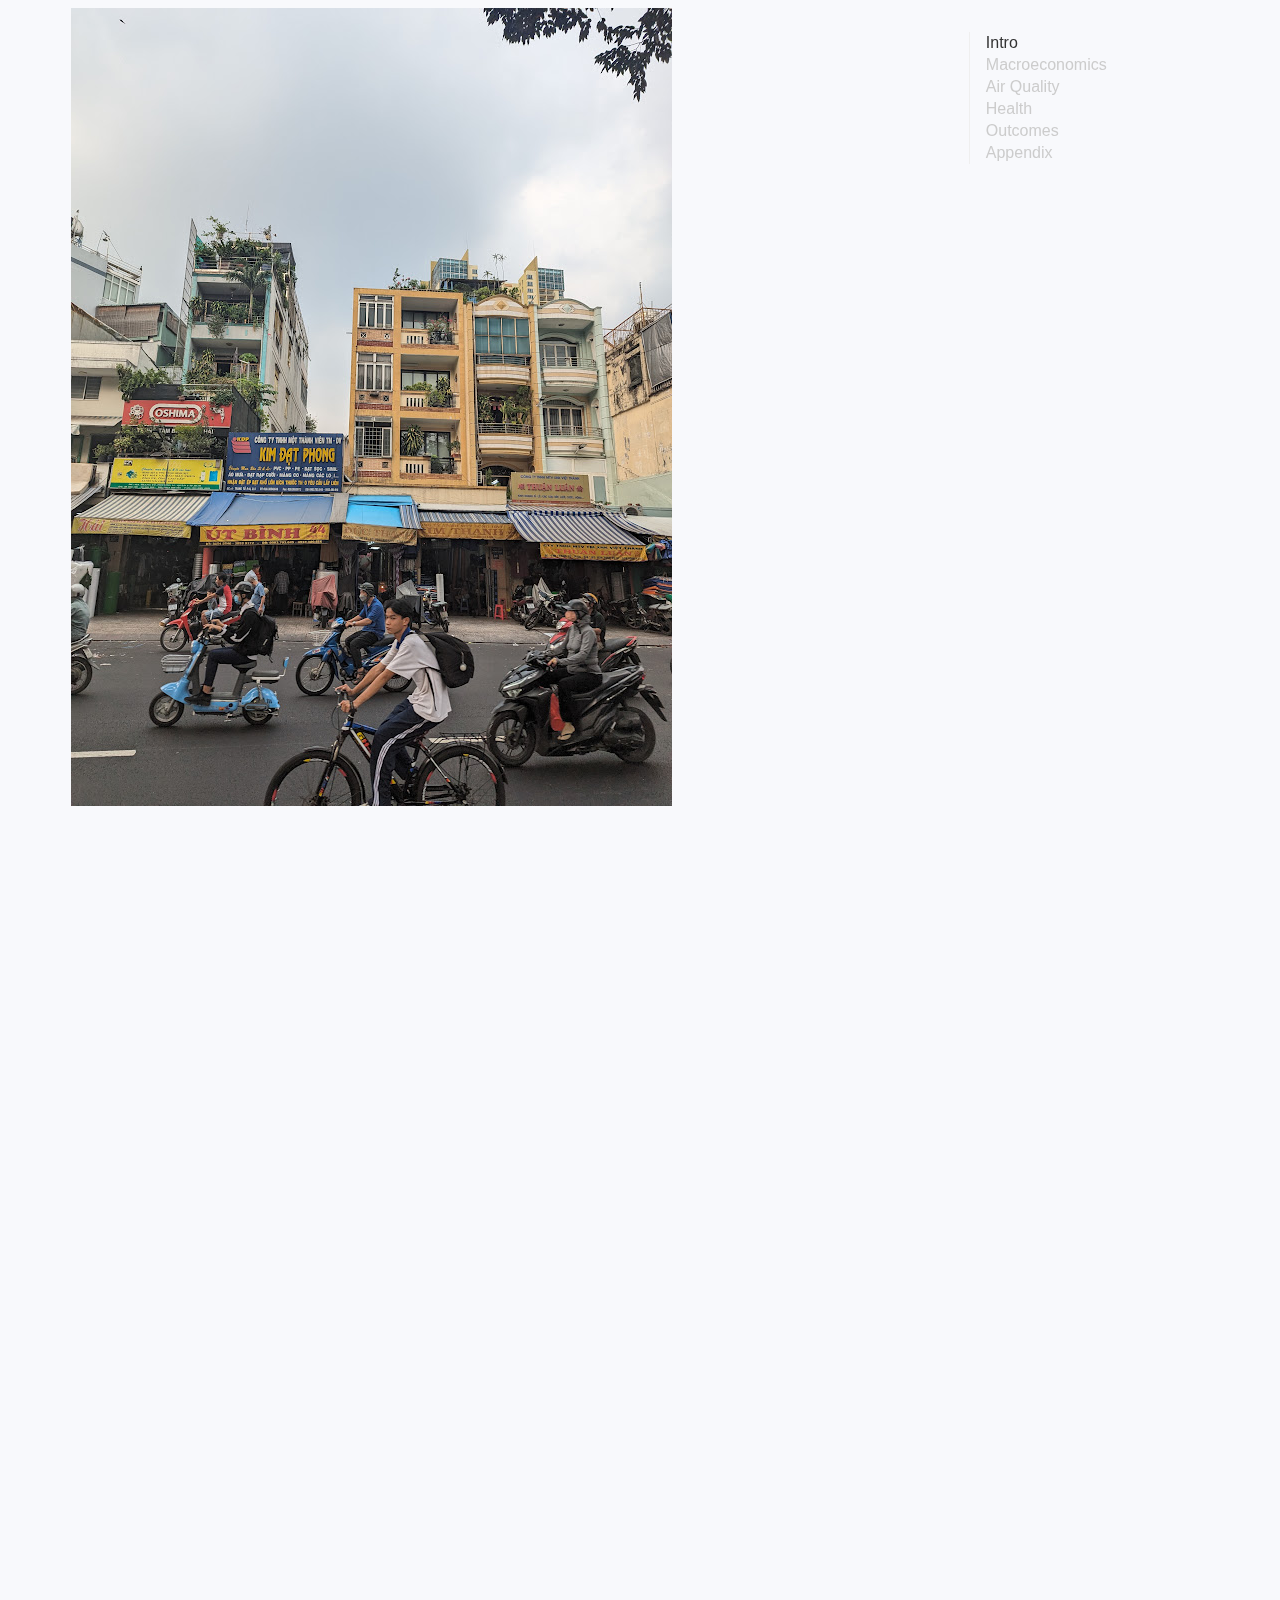
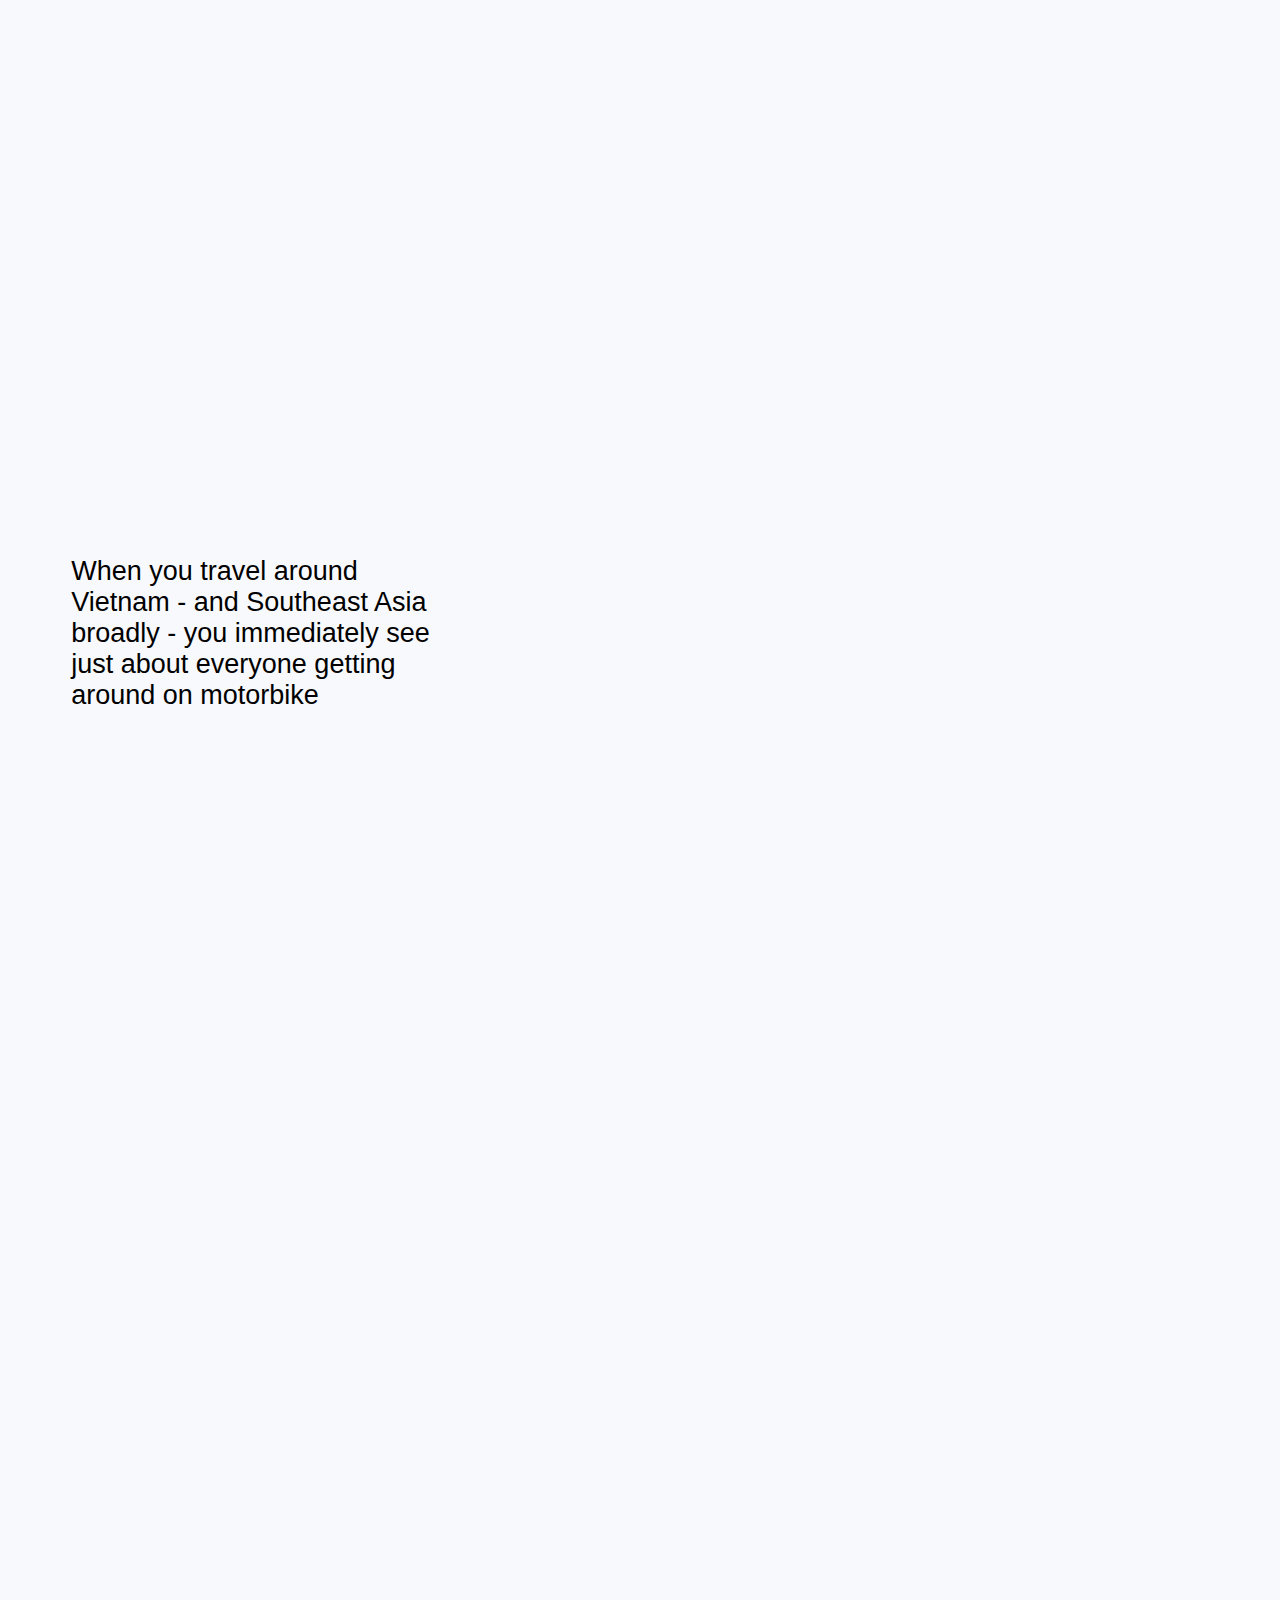
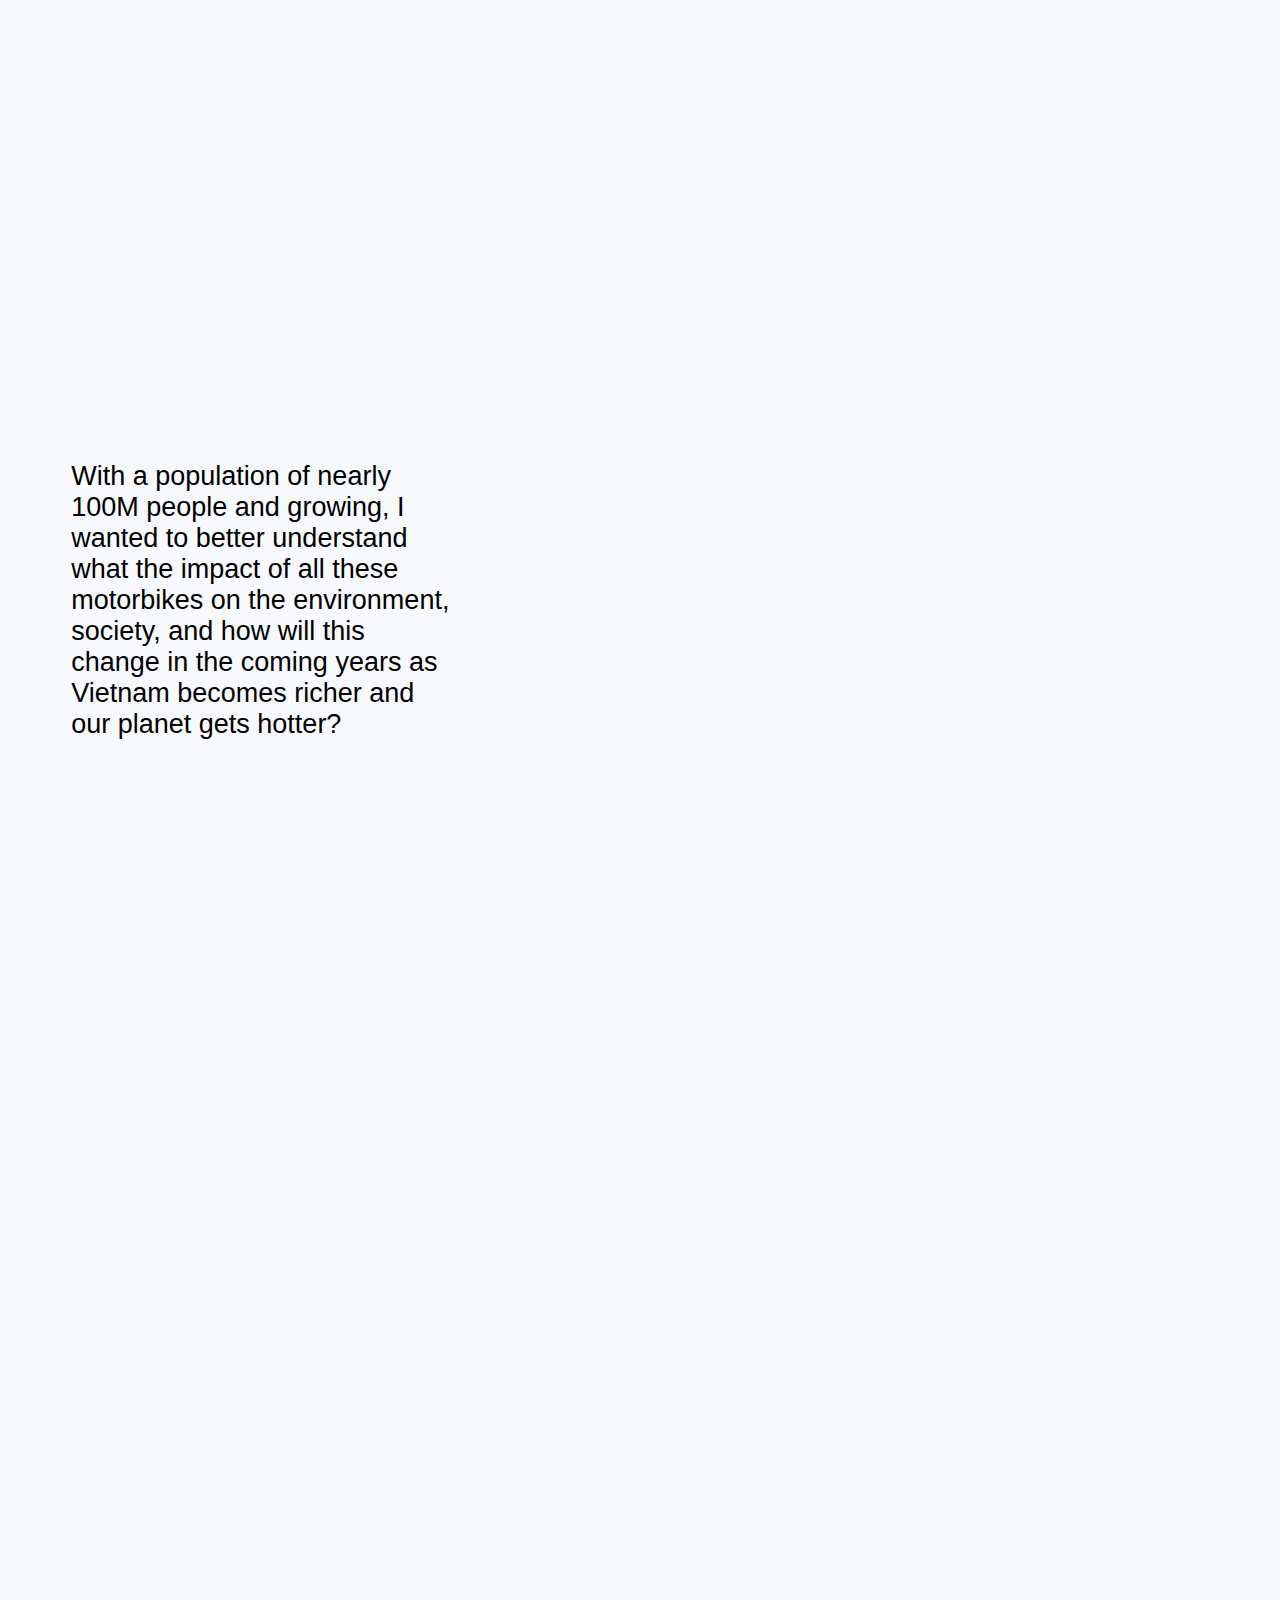
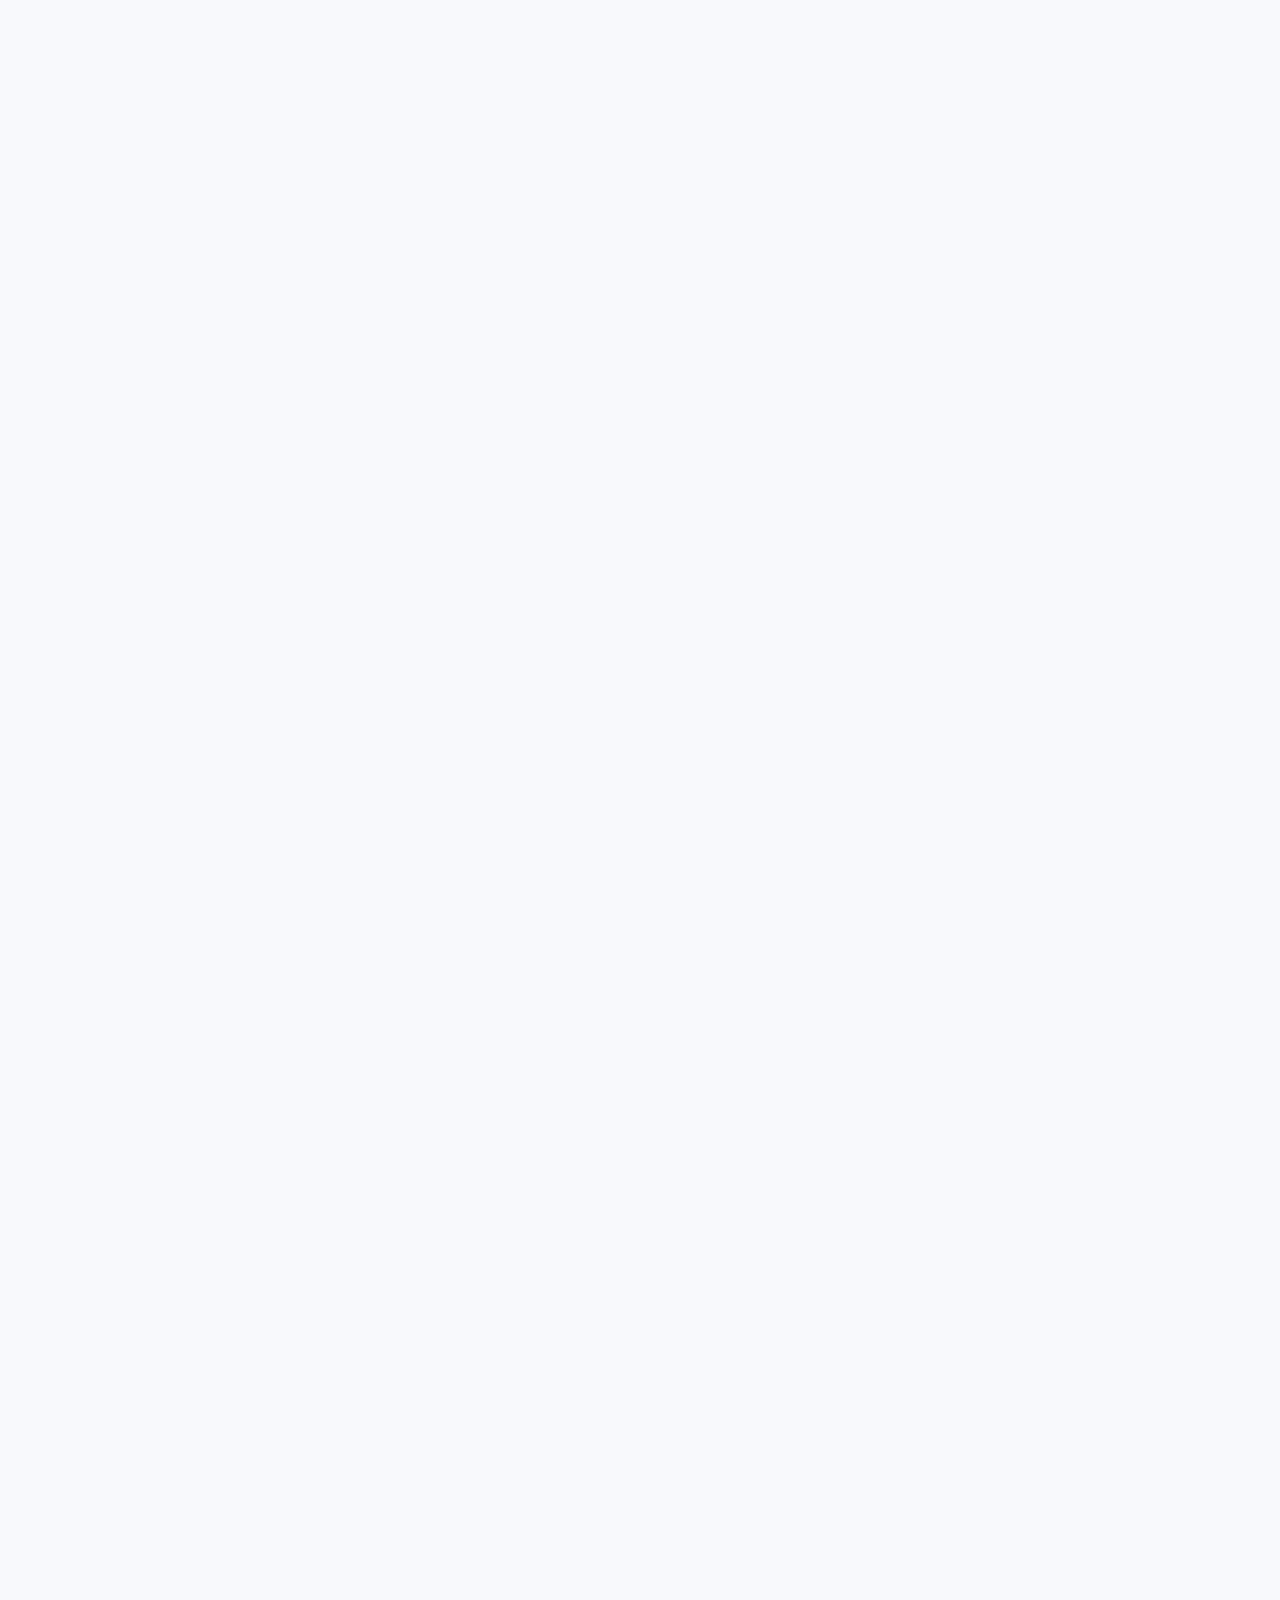
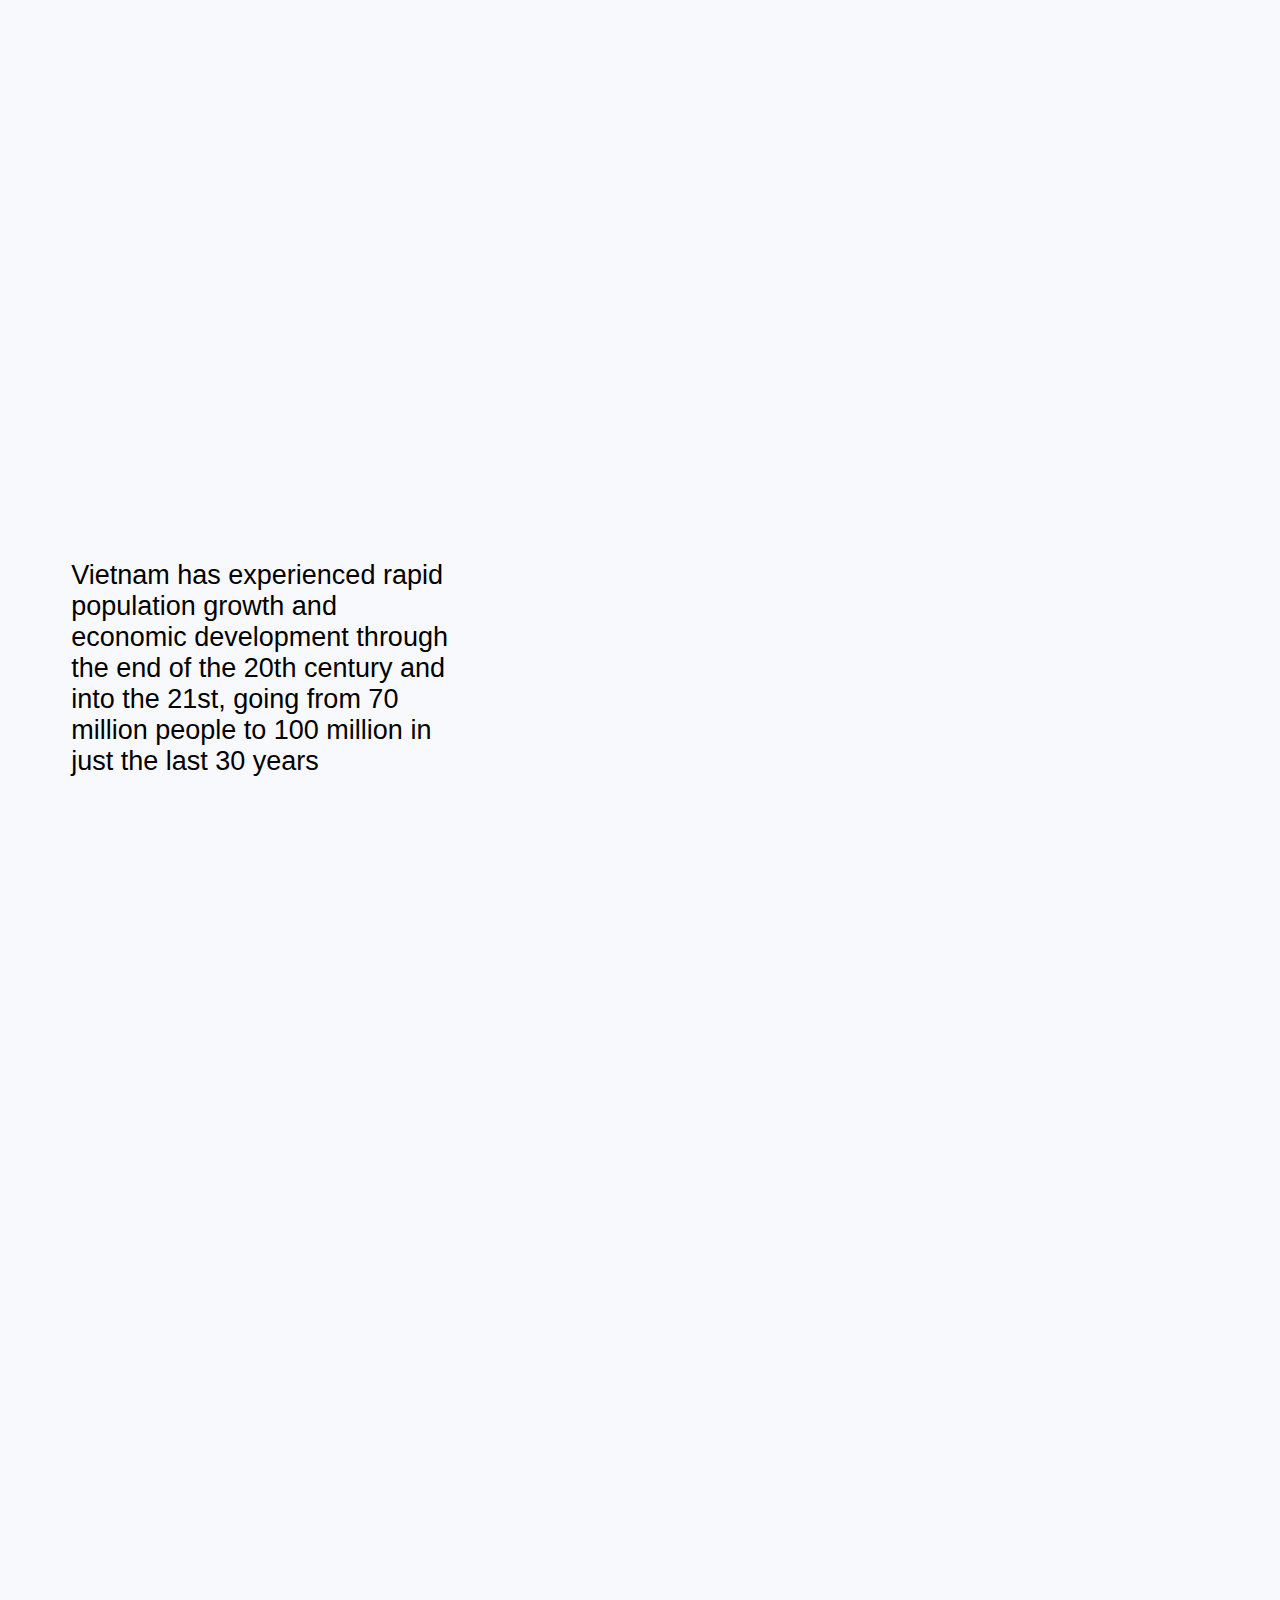
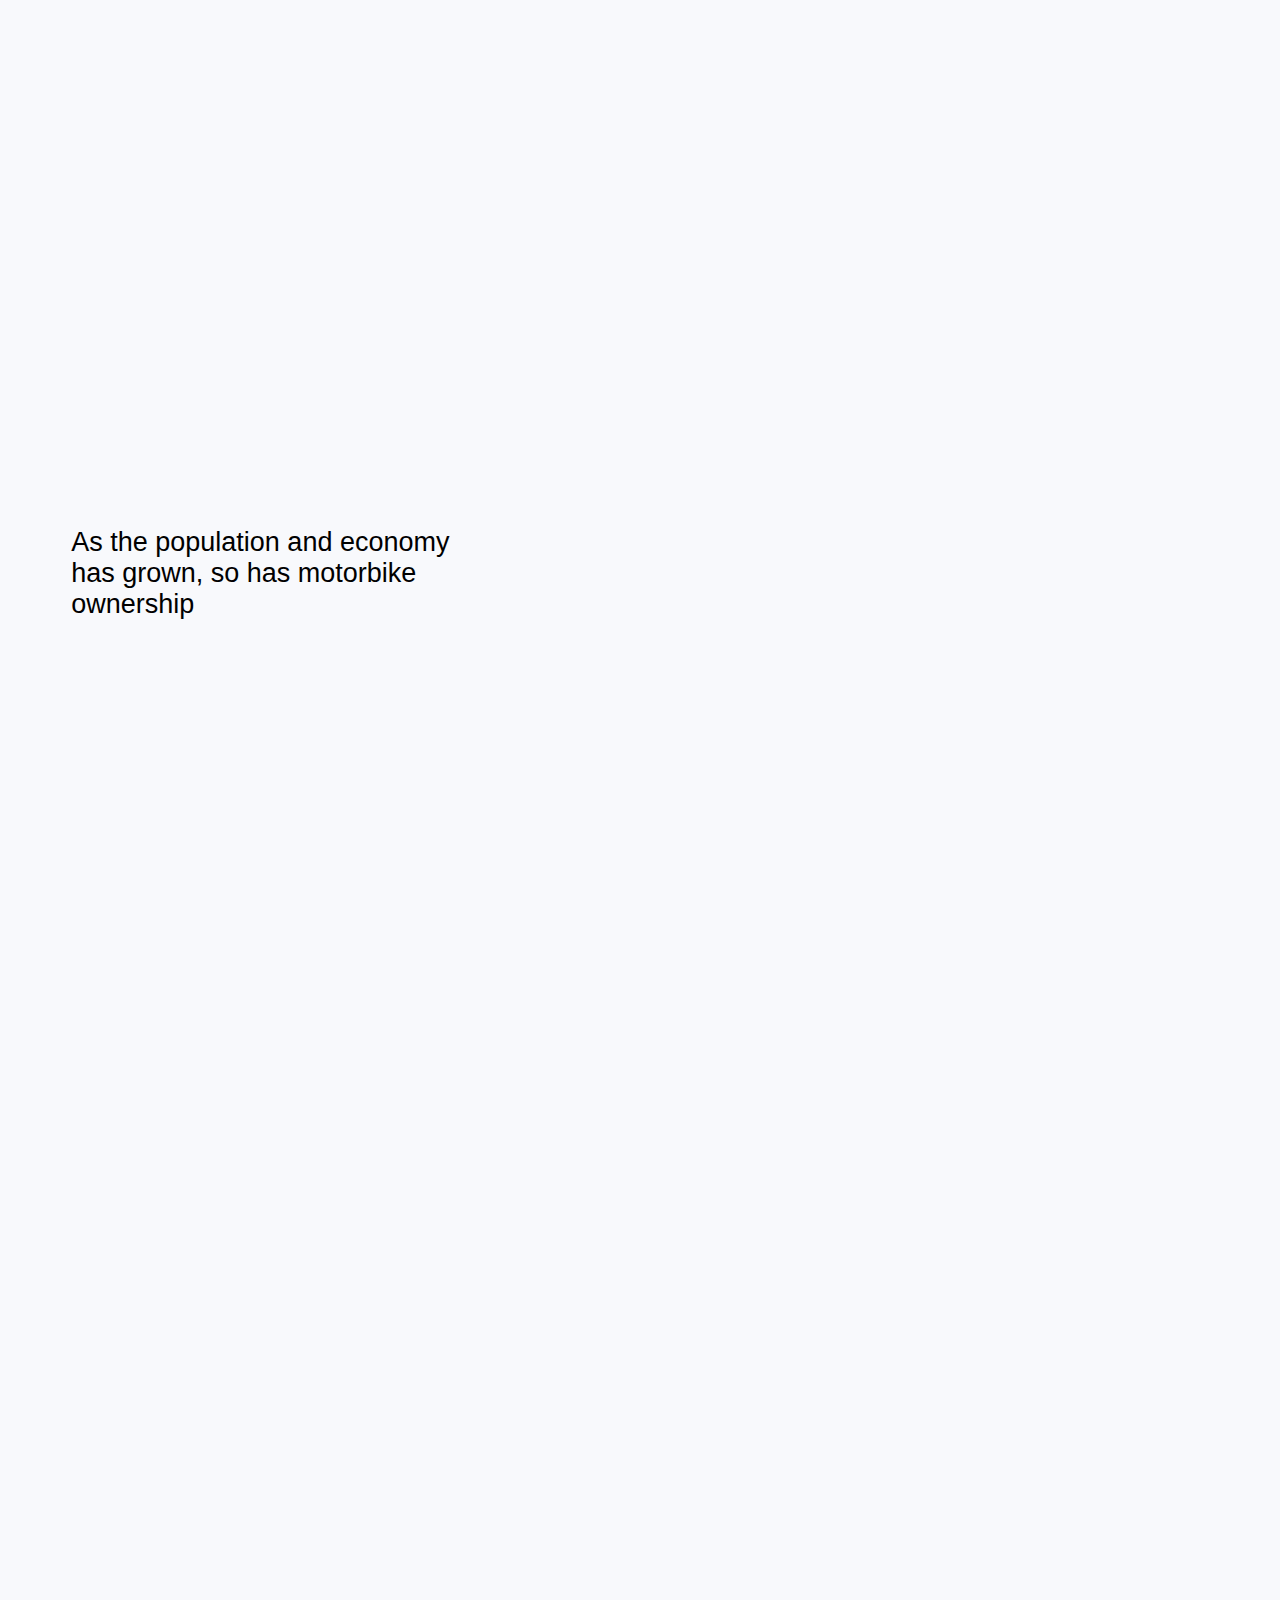
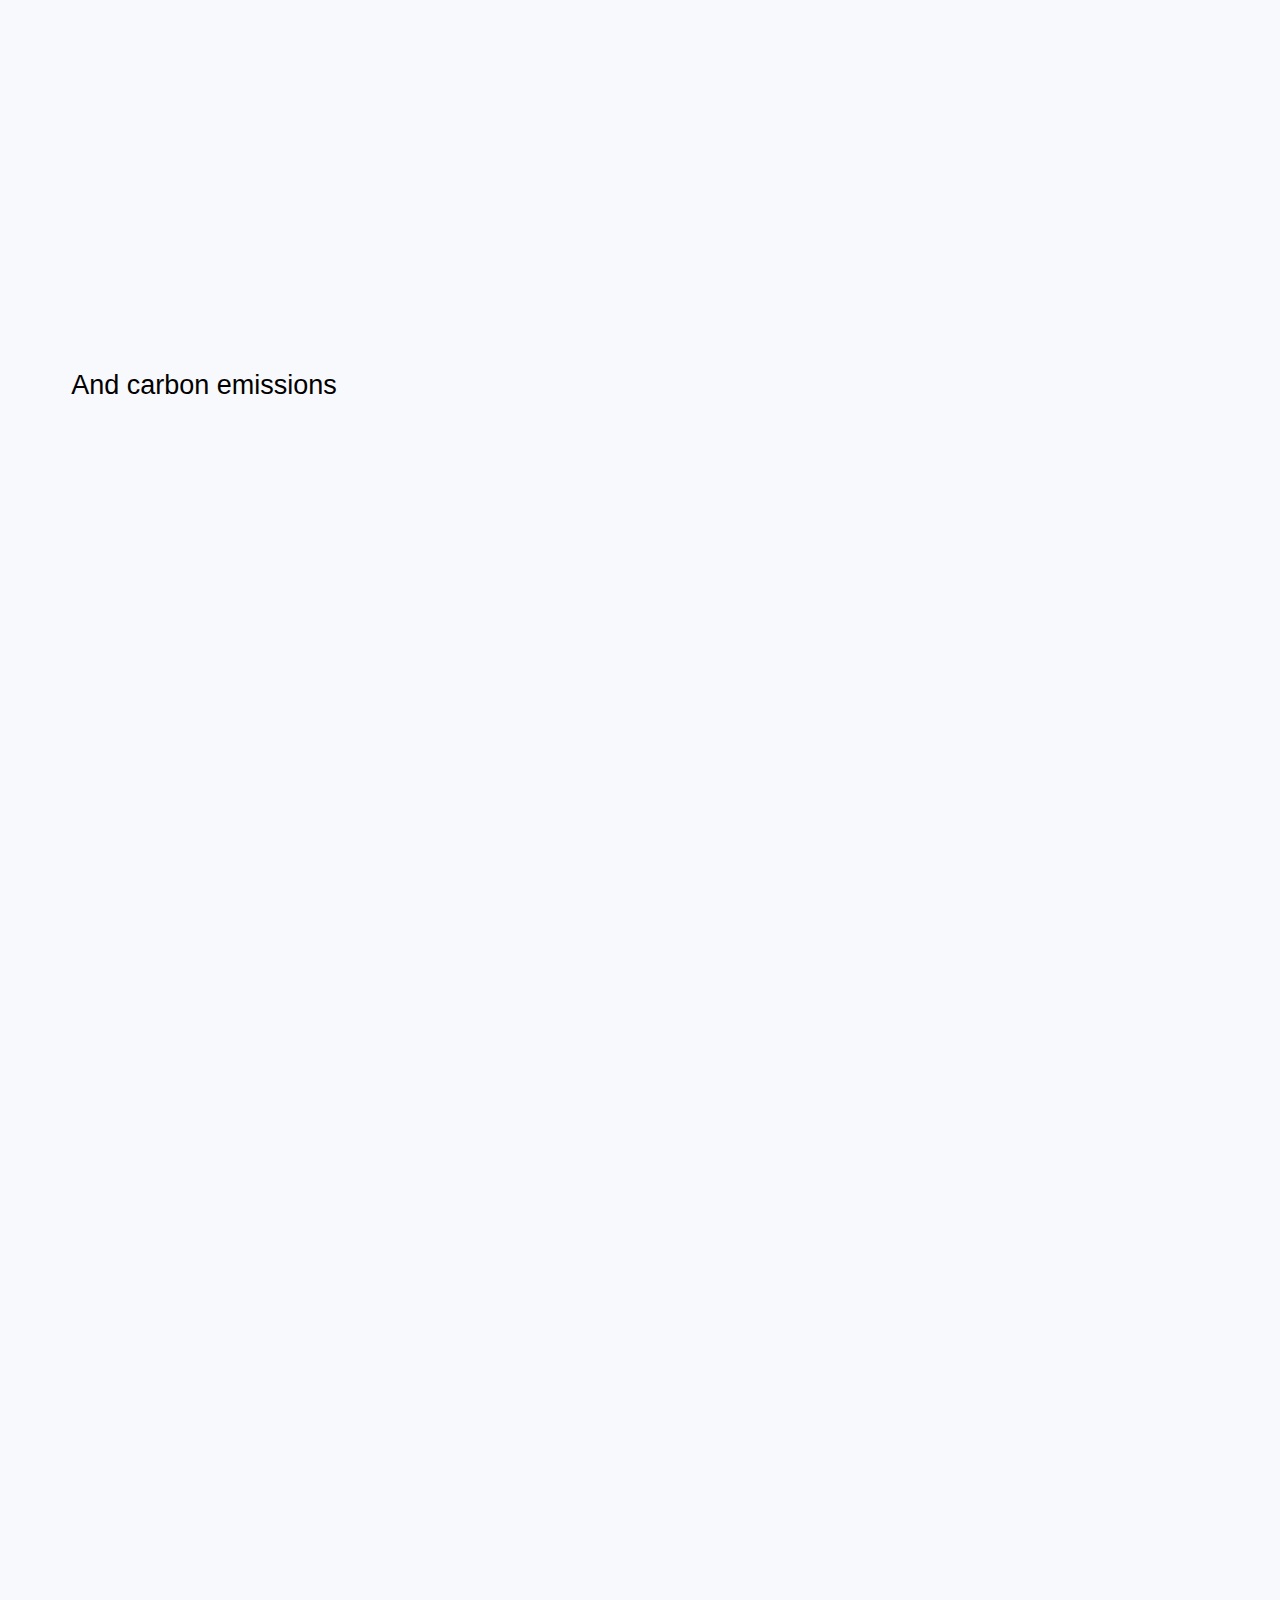
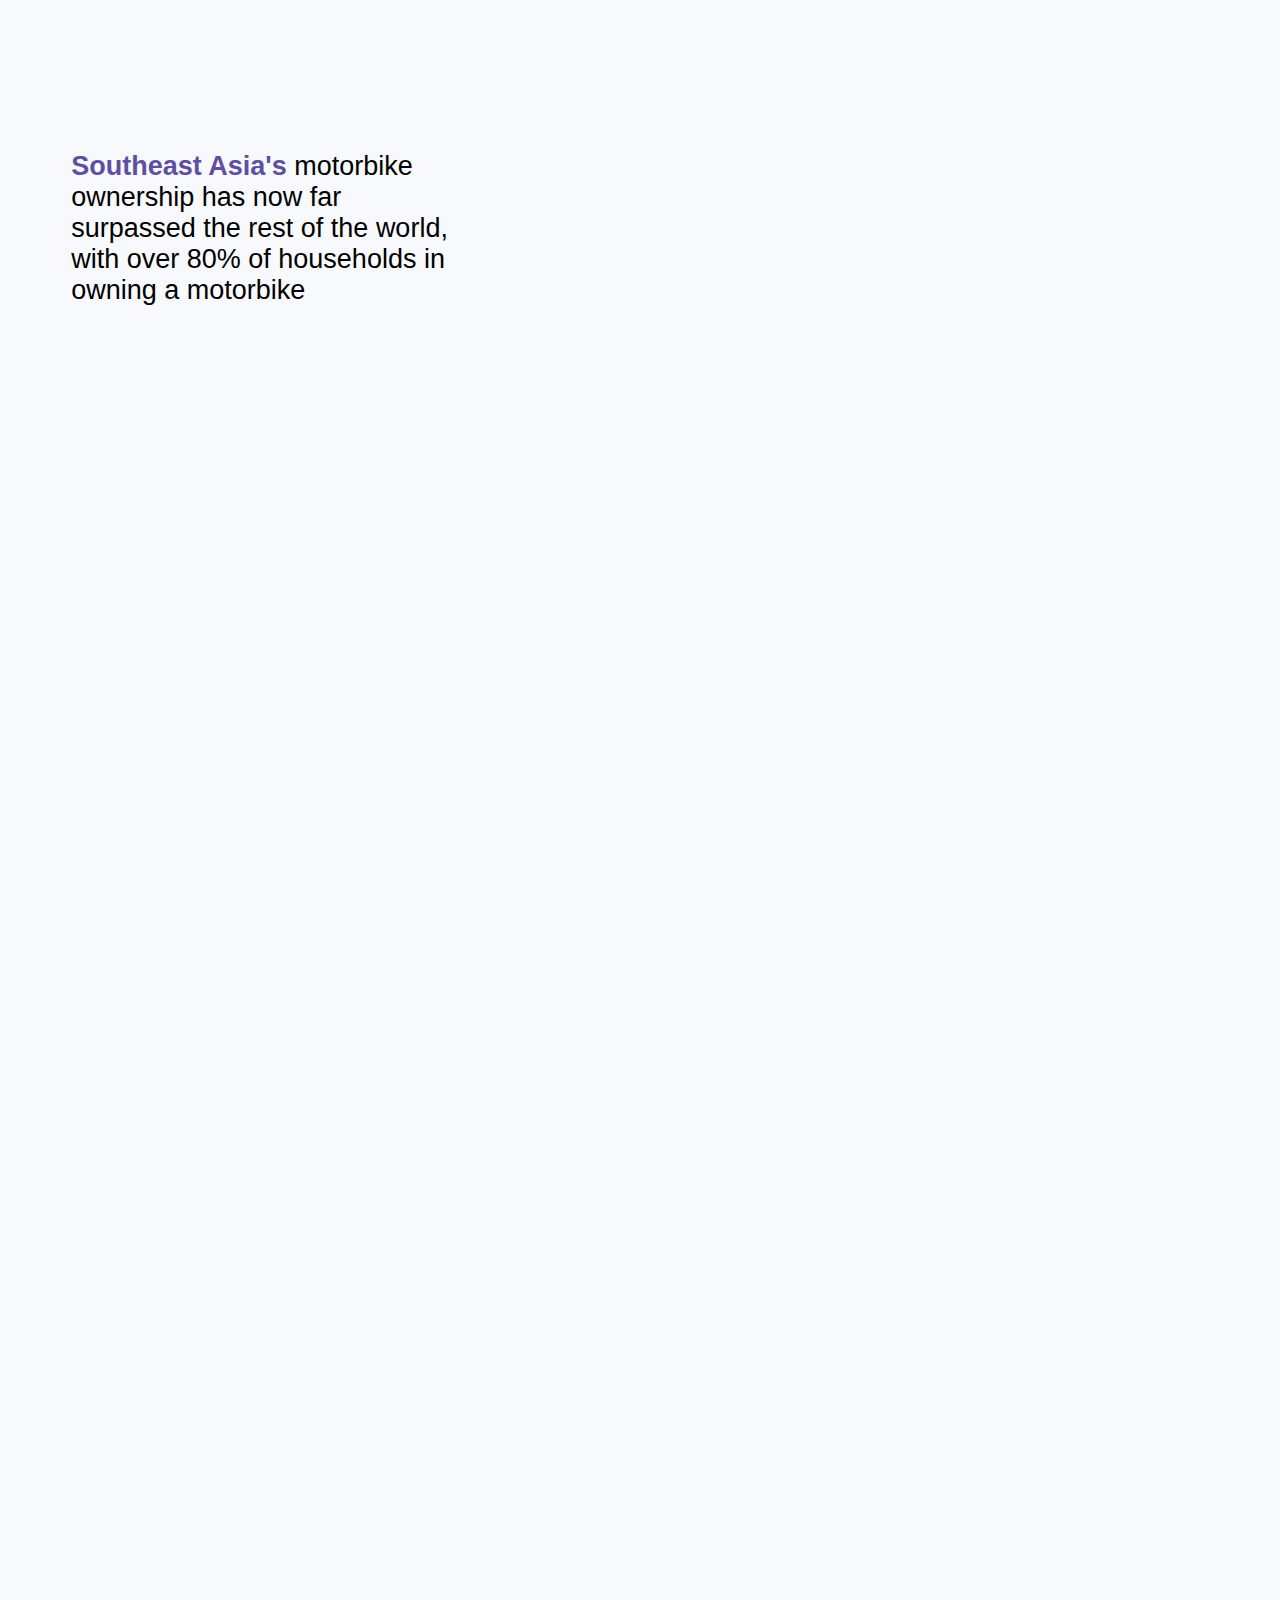
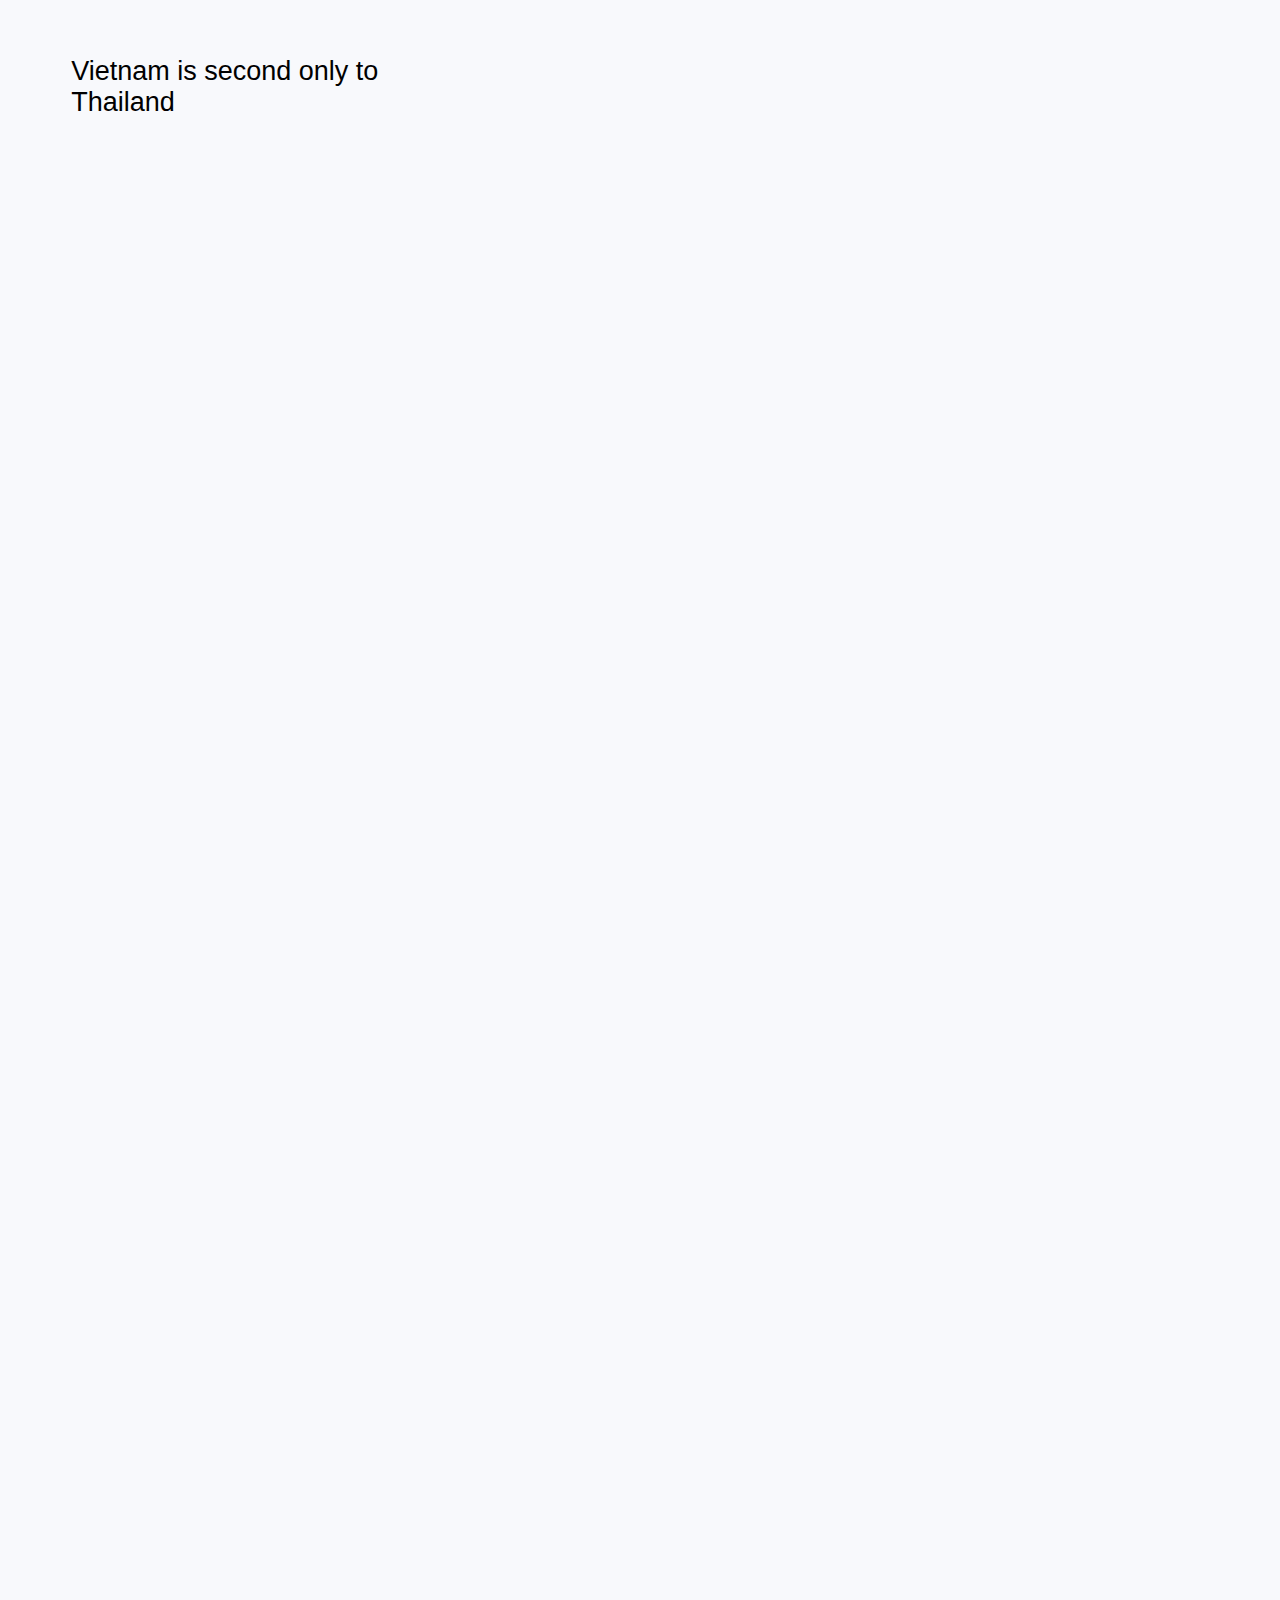
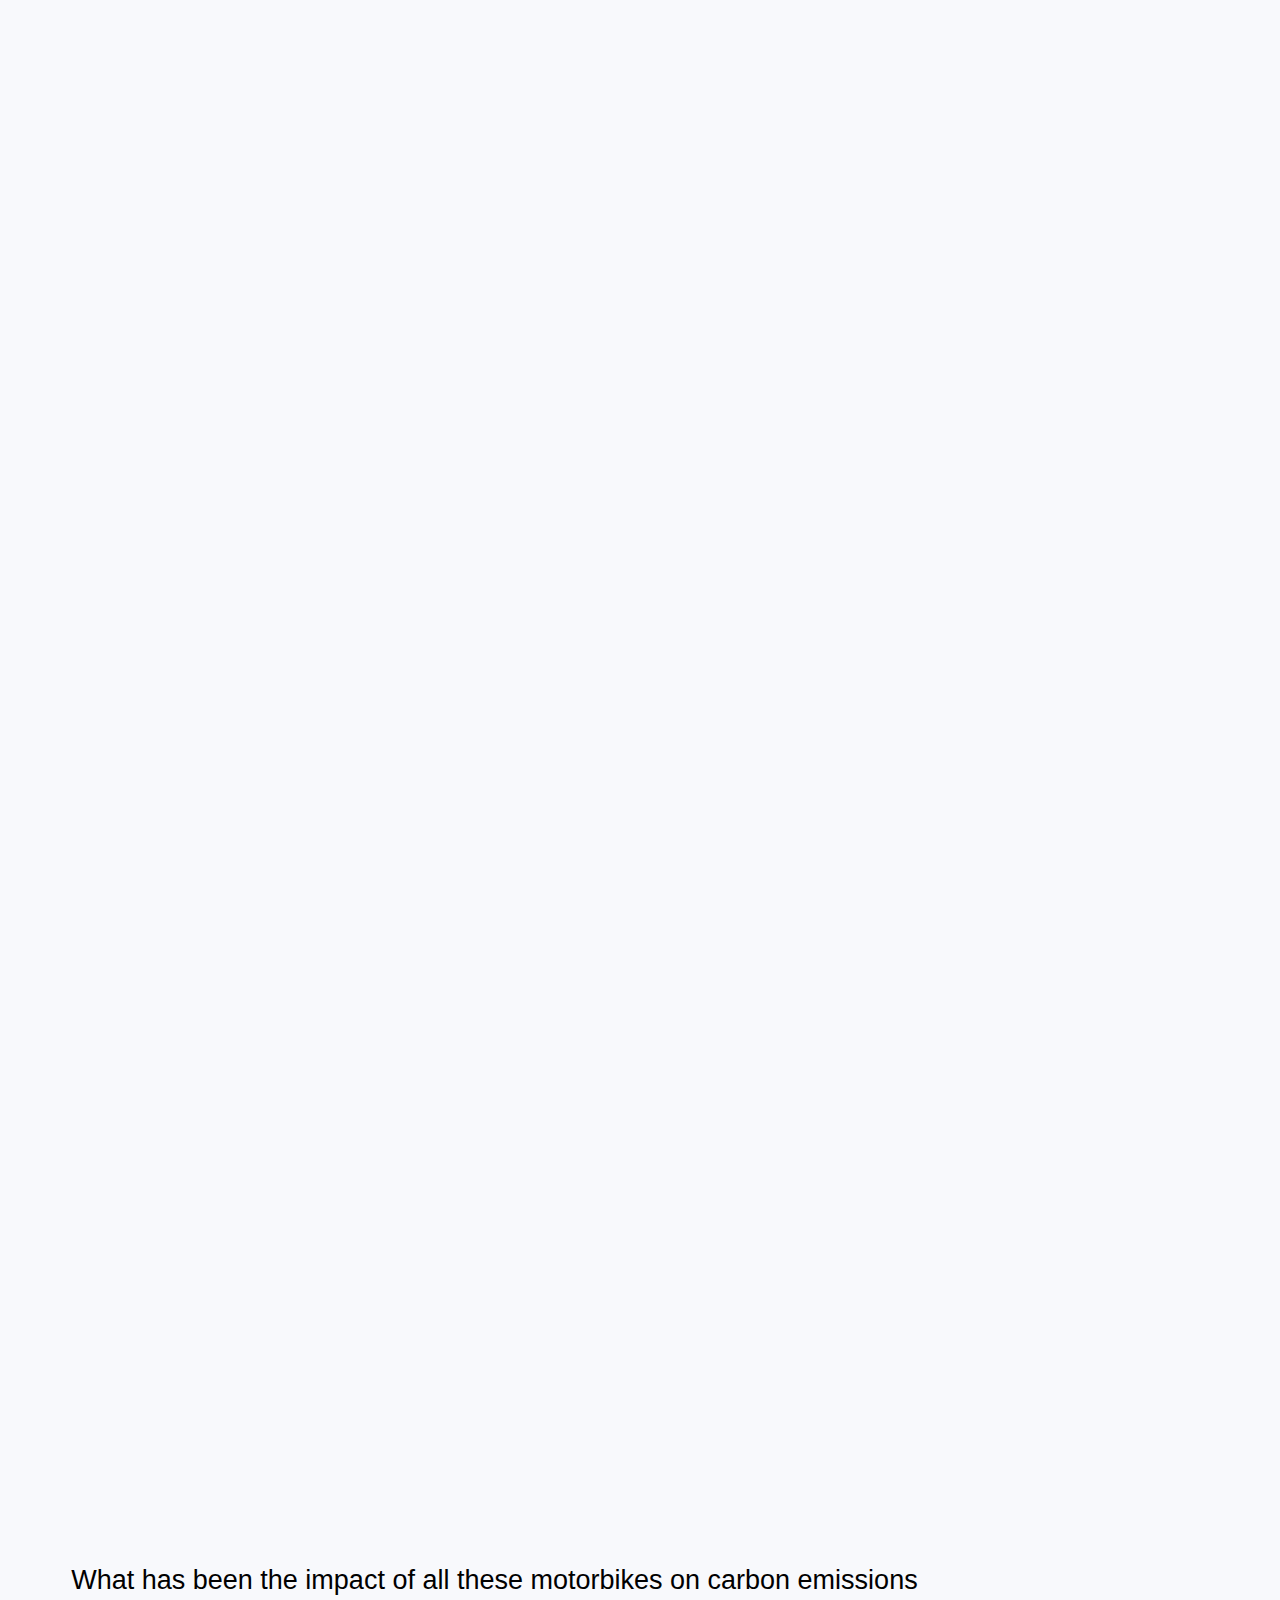
==== VietnamMotorbikes/index.html @ a322bb42 "Vietnam viz fixed right aligned text width" ====
<html>
  <head>
    <link rel="stylesheet" href="style.css" />
  </head>
  <script src="https://d3js.org/d3.v7.min.js"></script>
  <script src="noframework.waypoints.min.js"></script>
  <script>
    var population_color = "#3252a8";
  </script>

  <body>
    <main>
      <div>
        <section id="intro">
          <header>
            <!-- <h1>Motorbikes in Vietnam</h1> -->
            <!-- TO DO: Better intro -->
          </header>

          <img src="images/PXL_20240116_091229577.MP.jpg" />

          <div id="map1" class="graphic">
            <div class="graphic__vis">
              <!-- TO DO - Show HCMC and Hanoi population centers -->
              <script src="./viz/vietnam_map_viz.js"></script>
            </div>
            <!-- <div style="padding-top: 50vh"></div> -->
            <div class="graphic__prose">
              <p class="trigger" data-step="0"></p>
              <p class="trigger" data-step="1">
                When you travel around Vietnam - and Southeast Asia broadly -
                you immediately see just about everyone getting around on
                motorbike
                <!-- One of the first things I noticed when traveling around Vietnam
                and Southeast Asia broadly is that motorbikes are absolutely
                everywhere -->
              </p>
              <p class="trigger" data-step="2">
                With a population of nearly 100M people and growing, I wanted to
                better understand what the impact of all these motorbikes on the
                environment, society, and how will this change in the coming
                years as Vietnam becomes richer and our planet gets hotter?
                <!-- TO DO: tighten up -->
              </p>
            </div>
          </div>
        </section>

        <section id="macroeconomics">
          <div id="macro_lines" class="graphic">
            <div class="graphic__prose">
              <p class="trigger" data-step="0"></p>
              <p class="trigger" data-step="1">
                Vietnam has experienced rapid population growth and economic
                development through the end of the 20th century and into the
                21st, going from 70 million people to 100 million in just the
                last 30 years
              </p>
              <p class="trigger" data-step="2">
                As the population and economy has grown, so has motorbike
                ownership
              </p>
              <p class="trigger" data-step="3">And carbon emissions</p>
            </div>
            <div class="graphic__vis">
              <script src="./viz/vietnam_macro_lines.js"></script>
            </div>
            <!-- TO DO: fix when the triggers hit -->
            <!-- footnote: before any pitchforks get taken out for using multiple axes on one chart https://observablehq.com/@tophtucker/dual-axes-are-a-great-way-to-show-correlation -->
          </div>

          <div id="motorbike_ownership_bar" class="graphic">
            <div class="graphic__vis" style="margin-left: 0; z-index: 0">
              <script src="./viz/global_motorbike_ownership.js"></script>
            </div>
            <div class="graphic__prose">
              <p class="trigger" data-step="0">
                <b style="color: #5e4fa2">Southeast Asia's</b> motorbike
                ownership has now far surpassed the rest of the world, with over
                80% of households in owning a motorbike
              </p>
              <p class="trigger" data-step="1">
                <!-- style="background-color: #dbdbdb; z-index: 10" -->
                <!-- TO DO: Update z index -->
                Vietnam is second only to Thailand
              </p>
              <p class="trigger" data-step="2"></p>
            </div>
          </div>
        </section>

        <section id="air_quality">
          <div>
            <p style="min-height: 240px; padding-bottom: 150vh; font-size: 3vh">
              What has been the impact of all these motorbikes on carbon
              emissions and air pollution?
            </p>
          </div>
          <div id="carbon_emissions" class="graphic">
            <div style="padding-top: 50vh"></div>
            <div
              id="us_vietnam_compare"
              class="graphic__vis"
              style="margin-left: 0; z-index: 0"
            >
              <script src="./viz/us_vietnam_compare.js"></script>
            </div>
            <div class="graphic__prose">
              <p class="trigger" data-step="0">
                In the United States, transportation is the second largest
                source of carbon emissions.
              </p>
              <p class="trigger" data-step="1">
                Vietnam is a lower-middle income country going through rapid
                industrialization. Its total emissions are much less than those
                of the US, but are growing quickly
              </p>
              <p class="trigger" data-step="2">
                In this industrialization phase, which the US is long past,
                coal-fired energy generation and manufacturing dominate
                greenhouse gas production
              </p>
            </div>
          </div>
          <div>
            <p style="min-height: 240px; padding-bottom: 150vh; font-size: 3vh">
              However, air pollution is more than just greenhouse gases
            </p>
            <p style="min-height: 240px; padding-bottom: 150vh; font-size: 3vh">
              If we expand beyond just CO2 to look at air pollution broadly,
              transportation dominates, especially if we focus in on cities
            </p>
          </div>
          <div id="particulate_composition" class="graphic">
            <div style="padding-top: 50vh"></div>
            <div id="vehicle_pie" class="graphic__vis">
              <script src="./viz/vietnam_vehicle_pie.js"></script>
            </div>
            <div class="graphic__prose">
              <p class="trigger" data-step="0">
                A 2020 study of Ho Chi Minh City attributed 95% of air pollution
                to transportation sources, with trucks, cars, or motorbikes
                dominating depending on which species of pollutant you looked at
              </p>
              <p class="trigger" data-step="1">
                Motorcycles are responsible pollutants like methane, carbon
                monoxide, and black carbon
              </p>
              <p class="trigger" data-step="2">
                On the other hand, trucks are responsible for the balance of PM
                2.5 particulate matter
              </p>
            </div>
            <div
              class="trigger"
              data-step="3"
              id="pollutant_select"
              style="display: block; width: 20%; margin-bottom: 50vh"
            >
              <button value="CO">CO</button>
              <button value="NOx">NOx</button>
              <button value="SO2">SO2</button>
              <button value="CH4">CH4</button>
              <button value="PM2.5">PM2.5</button>
              <button value="PM10">PM10</button>
              <button value="NMVOC">NMVOC</button>
              <!-- <button value="BC">BC</button> -->
              <button value="OC">OC</button>
              <button value="NH3">NH3</button>
              <!-- <button value="N2O">N2O</button> -->
              <button value="CO2">CO2</button>
            </div>
          </div>
        </section>

        <section id="health">
          <div id="health_impacts" class="graphic">
            <div style="padding-top: 50vh"></div>
            <div id="pmline" class="graphic__vis">
              <script src="./viz/vietnam_air_quality.js"></script>
            </div>
            <div class="graphic__prose">
              <p class="trigger" data-step="0">
                This level of air pollution has resulted in an unhealthy
                environment for everyday Vietnamese people
                <!-- TO-DO: update text -->
              </p>
              <p class="trigger" data-step="1">
                If we look at the air quality in Hanoi in 2023, 306 days
                exceeded the WHO recommended Air Quality Index for 2.5
                micrometer Particulate Matter
              </p>
              <p class="trigger" data-step="2">
                In comparison, New York City generally stayed in the safe range,
                except during the Canadian wildfires in the summer
              </p>
            </div>
          </div>

          <div id="death_statistics" class="graphic">
            <div style="padding-top: 50vh"></div>
            <div class="graphic__prose">
              <p class="trigger" data-step="0">
                We see the consequences of this poor air quality in the death
                statistics
                <!-- TO DO: move footnote to appendix. footnote: for an in-depth look at air pollution and its impact
                on human health, this article goes into much more detail:
                <href src="https://ourworldindata.org/outdoor-air-pollution">
                  Hannah Ritchie and Max Roser (2022) - "Outdoor Air
                  Pollution"</href> -->
              </p>
              <p class="trigger" data-step="1">
                Air pollution is the fourth highest cause of death in Vietnam
              </p>
              <!-- TO DO: add more commentary? -->
              <!-- TO DO: filter to top 15 causes -->
              <!-- TO DO: Fix waypoint trigger -->
            </div>
            <div
              id="health_bar_chart"
              class="graphic__vis"
              style="margin-left: 20rem"
            >
              <script src="./viz/vietnam_death_causes.js"></script>
            </div>
          </div>

          <div id="health_6" class="graphic">
            <div style="padding-top: 50vh"></div>
            <div class="graphic__prose">
              <p class="trigger" data-step="0"></p>
              <p class="trigger" data-step="1">
                The country is quickly urbanizing - can it improve its urban air
                quality fast enough to keep up with its population streaming
                into its cities?
              </p>
            </div>
            <div id="population_growth" class="graphic__vis">
              <script src="./viz/vietnam_population_growth.js"></script>
            </div>
          </div>
        </section>

        <section id="outcomes">
          <p style="min-height: 240px; padding-bottom: 150vh; font-size: 3vh">
            One category of solutions is the implementation of strict tailpipe
            emissions regulations
          </p>
          <div style="padding-top: 50vh"></div>
          <div id="new_vehicles" class="graphic">
            <div id="regulations_area" class="graphic__vis">
              <script src="./viz/vietnam_motorbike_sales.js"></script>
            </div>
            <div class="graphic__prose">
              <p class="trigger" data-step="0">
                <!-- How has Vietnam responded?  -->
                Vietnam implemented an emissions standard equivalent to the EU's
                Euro 2 standard for motorbikes in 2007, and a Euro 3 equivalent
                standard was implemented in 2017
              </p>
              <p
                style="min-height: 240px; padding-bottom: 150vh; font-size: 3vh"
              >
                However, as of 2024, while the Euro 5 guidelines apply to all
                new cars sold since 2022,
                <!-- <href
                src="http://vama.org.vn/en/roadmap-to-apply-euro-5-emission-standard-in-vietnam-vama-members-are-ready-5964.html"
                >citation</href
                > -->
                motorbikes are still regulated under Euro 3 standards, with Euro
                4 level standards published but not mandatory
              </p>
              <p
                style="min-height: 240px; padding-bottom: 150vh; font-size: 3vh"
              >
                Neither the Euro 2 nor Euro 3 standard regulates particulate
                matter pollution
              </p>
              <p class="trigger" data-step="1">
                Adoption of electric vehicles is still nascent - as of 2020 they
                represented approximately 8% of new two-wheeler sales
              </p>
              <p class="trigger" data-step="2">
                How will the adoption of cars impact this trajectory? While cars
                are owned by only a small minority of Vietnamese households, as
                people get wealthier they tend to shift to cars and increase
                their carbon and physical footprint
              </p>
            </div>
          </div>
          <div class="graphic">
            <div
              id="air_quality_map"
              class="graphic__vis"
              style="margin-left: 0"
            >
              <script src="./viz/air_quality_map.js"></script>
            </div>
            <div class="graphic__prose">
              <p class="trigger" data-step="0">
                When I first started to dig into this data, I was not expecting
                to fall into a weeks long rabbit hole
              </p>
              <p
                style="
                  min-height: 240px;
                  padding-bottom: 150vh;
                  font-size: 3vh;
                  margin-left: 30rem;
                  width: 24rem;
                "
              >
                The analysis is incredibly crude, and every piece of new
                information I learned opened up 4-5 new avenues to explore that
                I couldn't fit into the scope here
              </p>
              <p
                style="
                  min-height: 240px;
                  padding-bottom: 150vh;
                  font-size: 3vh;
                  margin-left: 30rem;
                  width: 24rem;
                "
              >
                So transportation is not as large a source of carbon emissions
                for Vietnam as energy generation and manufacturing - what does
                Vietnam's energy generation portfolio look like? What is its
                path to a transition to renewables? How can it clean up its
                industrial sector?
              </p>
              <p
                style="
                  min-height: 240px;
                  padding-bottom: 150vh;
                  font-size: 3vh;
                  margin-left: 30rem;
                  width: 24rem;
                "
              >
                What about deforestation? What about the motorbike accident
                rate, and how many people are injured as a result of the dense
                traffic?
              </p>
              <p class="trigger" data-step="1">
                There was one thought that I kept coming back to - 3/4ths of the
                global population lives in a middle income country like Vietnam
              </p>
              <p class="trigger" data-step="2">
                They are all grappling with air pollution, and balancing it
                against economic development
              </p>
            </div>
          </div>
          <img src="images/PXL_20240116_063110131.MP.jpg" />
        </section>

        <section id="appendix">
          <a id="appendix"></a>
          <h1>Notes and Methodology</h1>
          <h2 id="motorbike-data-sources-">On Data Visualization Choices:</h2>
          <ul>
            <li>
              <p>
                On using multiple axes on one chart
                <a
                  href="https://observablehq.com/@tophtucker/dual-axes-are-a-great-way-to-show-correlation"
                >
                  Toph Tucker - Dual axes are a great way to show correlation</a
                >
              </p>
            </li>
          </ul>
          <span>
            <p>
              Data on number of motorbikes and passenger cars had to be cobbled
              together from different sources that each used different
              methodologies, so there are discontinuities that would not stand
              up to any kind of rigorous scrutiny, but is ballpark enough for my
              informal purposes
            </p>
            <h2 id="motorbike-data-sources-">Motorbike data sources:</h2>
            <ul>
              <li>
                <p>
                  1991 - 2004:
                  <a
                    href="https://www.academia.edu/7106120/STUDY_ON_THE_OWNERSHIP_OF_MOTORCYCLES_AND_A_REGRESSION_MODEL_TO_FORECAST_VEHICLE_NUMBERS_IN_VIETNAM"
                    >Nguyen, D. H. (2005). STUDY ON THE OWNERSHIP OF MOTORCYCLES
                    AND A REGRESSION MODEL TO FORECAST VEHICLE NUMBERS IN
                    VIETNAM. TSSV: Research Papers</a
                  >
                </p>
              </li>
              <li>
                <p>
                  2004 - 2014:
                  <a href="https://doi.org/10.11175/easts.11.1945"
                    >Nguyen, D. H., Duong, H. T., Nguyen, H. T., &amp; Nguyen,
                    B. N. (2015). Motorcycles in Vietnam: Essential Data
                    Estimated until 2014 and Different Impacts of Socio-economic
                    Conditions on Their Growth for Long-and for Short-term.
                    Journal of the Eastern Asia Society for Transportation
                    Studies, 11.</a
                  >
                </p>
              </li>
              <li>
                <p>
                  2015 - 2020:
                  <a
                    href="https://data.aseanstats.org/indicator/ASE.TRP.ROD.B.011"
                    >ASEAN Stats</a
                  >
                </p>
              </li>
              <li>
                <p>
                  Sales - 2007 - 2013:
                  <a
                    href="https://www.researchgate.net/publication/317414396_Public_policy_with_Vietnamese_characteristics_the_case_of_the_motorcycle_industry/"
                    >Lim, Guanie. (2017). Public policy with Vietnamese
                    characteristics: the case of the motorcycle industry.
                    Journal of Asian Public Policy. 11. 1-19.
                    10.1080/17516234.2017.1338326.</a
                  >
                </p>
              </li>
              <li>
                Sales - 2014 - 2015:
                <a
                  href="https://www.statista.com/outlook/mmo/motorcycles/vietnam#unit-sales"
                  >Statista</a
                >
              </li>
              <li>
                Sales - 2016 - 2020:
                <a
                  href="https://theicct.org/wp-content/uploads/2022/02/2w-vietnam-baseline-analysis-2019-and-2020.pdf"
                  >International Council on Clean Transportation</a
                >
              </li>
              <li>
                <p>
                  Electric Sales 2019 - 2020:
                  <a
                    href="https://theicct.org/wp-content/uploads/2022/02/2w-vietnam-baseline-analysis-2019-and-2020.pdf"
                    >International Council on Clean Transportation</a
                  >
                </p>
              </li>
              <li>
                <p>
                  Pecent household ownership:
                  <a
                    href="https://www.worldatlas.com/articles/countries-that-ride-motorbikes.html"
                    >World Atlas</a
                  >
                </p>
              </li>
            </ul>
            <h2 id="car-data-sources-">Car data sources:</h2>
            <ul>
              <li>
                <p>
                  1991 - 2004:
                  <a
                    href="https://www.academia.edu/7106120/STUDY_ON_THE_OWNERSHIP_OF_MOTORCYCLES_AND_A_REGRESSION_MODEL_TO_FORECAST_VEHICLE_NUMBERS_IN_VIETNAM"
                    >Nguyen, D. H. (2005). STUDY ON THE OWNERSHIP OF MOTORCYCLES
                    AND A REGRESSION MODEL TO FORECAST VEHICLE NUMBERS IN
                    VIETNAM. TSSV: Research Papers</a
                  >
                </p>
              </li>
              <li>
                <p>
                  2005 - 2015:
                  <a
                    href="https://www.ceicdata.com/en/indicator/vietnam/motor-vehicle-registered"
                    >CEIC</a
                  >
                </p>
              </li>
              <li>
                <p>
                  2016 - 2019:
                  <a
                    href="https://www.nationmaster.com/nmx/timeseries/vietnam-global-passenger-cars-in-use"
                    >Nationmaster</a
                  >
                </p>
              </li>
              <li>
                <p>
                  2021:
                  <a
                    href="https://vietnamnet.vn/en/most-vietnamese-need-about-12-years-of-savings-to-buy-a-car-2035656.html"
                    >Vietnamnet</a
                  >
                </p>
              </li>
            </ul>
            <h2 id="urbanization-data-sources-">Urbanization data sources:</h2>
            <ul>
              <li>
                <p>
                  1991 - 2004:
                  <a
                    href="https://www.academia.edu/7106120/STUDY_ON_THE_OWNERSHIP_OF_MOTORCYCLES_AND_A_REGRESSION_MODEL_TO_FORECAST_VEHICLE_NUMBERS_IN_VIETNAM"
                    >Nguyen, D. H. (2005). STUDY ON THE OWNERSHIP OF MOTORCYCLES
                    AND A REGRESSION MODEL TO FORECAST VEHICLE NUMBERS IN
                    VIETNAM. TSSV: Research Papers</a
                  >
                </p>
              </li>
              <li>
                <p>
                  2004 - 2014:
                  <a href="https://doi.org/10.11175/easts.11.1945"
                    >Nguyen, D. H., Duong, H. T., Nguyen, H. T., &amp; Nguyen,
                    B. N. (2015). Motorcycles in Vietnam: Essential Data
                    Estimated until 2014 and Different Impacts of Socio-economic
                    Conditions on Their Growth for Long-and for Short-term.
                    Journal of the Eastern Asia Society for Transportation
                    Studies, 11.</a
                  >
                </p>
              </li>
              <li>
                <p>
                  2015-2022:
                  <a
                    href="https://www.statista.com/statistics/444882/urbanization-in-vietnam/"
                    >Statista</a
                  >
                </p>
              </li>
            </ul>
            <h2 id="population-data-">Population data:</h2>
            <ul>
              <li>
                <a href="https://www.gso.gov.vn/en"
                  >General Statistics Office of Vietnam</a
                >
              </li>
            </ul>
            <h2 id="gdp-data-">GDP data:</h2>
            <ul>
              <li>
                <p>
                  <a
                    href="https://data.worldbank.org/indicator/NY.GDP.PCAP.CD?locations=VN"
                    >World Bank</a
                  >
                </p>
              </li>
              <li>
                <p>
                  <a
                    href="https://datahelpdesk.worldbank.org/knowledgebase/articles/906519-world-bank-country-and-lending-groups"
                    >World Bank Income Groups</a
                  >
                </p>
              </li>
            </ul>
            <h2 id="carbon-emissions-data-">Carbon emissions data:</h2>
            <ul>
              <li>
                <p>
                  Over time:
                  <a
                    href="https://data.worldbank.org/indicator/EN.ATM.CO2E.KT?end=2021&amp;locations=VN&amp;start=1961&amp;view=chart&amp;year=2019"
                    >World Bank</a
                  >
                </p>
              </li>
              <li>
                <p>
                  By source:
                  <a
                    href="https://ourworldindata.org/grapher/ghg-emissions-by-sector?tab=table&amp;time=latest&amp;country=~VNM"
                    >Climate Watch (2023) – with major processing by Our World
                    in Data. “Land-use change and forestry” [dataset]. Climate
                    Watch, “Greenhouse gas emissions by sector” [original
                    data].</a
                  >
                </p>
              </li>
              <li>
                <p>
                  Energy composition:
                  <a href="https://www.iea.org/countries/viet-nam/energy-mix"
                    >IEA</a
                  >
                </p>
              </li>
            </ul>
            <h2 id="particulate-matter-data-">Particulate matter data:</h2>
            <ul>
              <li>
                <p>
                  Pollution exposure:
                  <a
                    href="https://ourworldindata.org/grapher/exposure-pollution-above-who-targets?time=earliest..2017&amp;country=~VNM"
                    >Our World in Data</a
                  >
                </p>
              </li>
              <li>
                <p>
                  Distribution:
                  <a
                    href="https://acp.copernicus.org/articles/21/2795/2021/acp-21-2795-2021.pdf"
                    >Emission mapping of key sectors in Ho Chi Minh City,
                    Vietnam, using satellite-derived urban land use data TTQ
                    Nguyen, W Takeuchi, P Misra, S Hayashida Atmospheric
                    Chemistry and Physics, 2021 acp.copernicus.org</a
                  >
                </p>
              </li>
              <li>
                <p>
                  Share of deaths due to outdoor air pollution:
                  <a
                    href="https://ourworldindata.org/grapher/share-deaths-outdoor-pollution"
                    >Our World in Data</a
                  >
                </p>
              </li>
            </ul>
            <h2 id="air-quality-data-">Air quality data:</h2>
            <ul>
              <li>
                Historical PM 2.5 concentrations:
                <a href="https://aqicn.org/historical/"
                  >World Air Quality Historical Database</a
                ><!-- * Historical AQI: [US Department of State](https://www.airnow.gov/international/us-embassies-and-consulates/#Vietnam$Hanoi) -->
              </li>
            </ul>
            <h2 id="health-data-">Health data:</h2>
            <ul>
              <li>
                Deaths by risk factor:
                <a href="https://ourworldindata.org/outdoor-air-pollution"
                  >Hannah Ritchie and Max Roser (2022) - “Outdoor Air Pollution”
                  Published online at OurWorldInData.org. Retrieved from:
                  &#39;https://ourworldindata.org/outdoor-air-pollution&#39;
                  [Online Resource]</a
                >
              </li>
            </ul>
            <h2 id="geodata">Geodata</h2>
            <ul>
              <li>
                <p>
                  <a
                    href="https://github.com/nguyenduy1133/Free-GIS-Data/blob/c1a1dc5adae1a80ecbff77ae88bd758801004de9/VietNam/Administrative/Provinces_included_Paracel_SpratlyIslands_combine.geojson?raw=true"
                    >Province boundaries</a
                  >
                </p>
              </li>
              <li>
                <p>
                  <a
                    href="https://data.opendevelopmentmekong.net/dataset/6f054351-bf2c-422e-8deb-0a511d63a315/resource/78b3fb31-8c96-47d3-af64-d1a6e168e2ea/download/diaphanhuyen.geojson"
                    >Population by district</a
                  >
                </p>
              </li>
            </ul>
          </span>
          <div id="data_sources_1">
            <!-- TO DO -->
            <!-- FILL THIS IN LAST -->
          </div>
        </section>
      </div>
      <nav class="section-nav">
        <ol>
          <li><a href="#intro">Intro</a></li>
          <li><a href="#macroeconomics">Macroeconomics</a></li>
          <li><a href="#air_quality">Air Quality</a></li>
          <li><a href="#health">Health</a></li>
          <li><a href="#outcomes">Outcomes</a></li>
          <li><a href="#appendix">Appendix</a></li>
        </ol>
      </nav>
    </main>
  </body>
  <script src="scroll.js"></script>
</html>
---- VietnamMotorbikes/style.css ----
/* 1. Enable smooth scrolling */
html {
  scroll-behavior: smooth;
}

/* 2. Make nav sticky */
main>nav {
  position: sticky;
  top: 2rem;
  align-self: start;
}

/* 3. ScrollSpy active styles (see JS tab for activation) */
.section-nav li.active>a {
  color: #333;
  font-weight: 500;
}

/* Sidebar Navigation */
.section-nav {
  padding-left: 0;
  border-left: 1px solid #efefef;
}

.section-nav a {
  text-decoration: none;
  display: block;
  padding: .125rem 0;
  color: #ccc;
  transition: all 50ms ease-in-out;
  /* 💡 This small transition makes setting of the active state smooth */
}

.section-nav a:hover,
.section-nav a:focus {
  color: #666;
}

/** Poor man's reset **/
* {
  box-sizing: border-box;
}

html,
body {
  background: #f8f9fc;
}

body {
  font-family: Arial, Helvetica, sans-serif;
}

ul,
ol {
  list-style: none;
  margin: 0;
  padding: 0;
}

li {
  margin-left: 1rem;
}

h1 {
  font-weight: 300;
}

/** page layout **/
main {
  display: grid;
  grid-template-columns: 1fr 15em;
  max-width: 100em;
  width: 90%;
  margin: 0 auto;
}

/** enlarge the sections for this demo, so that we have a long scrollable page **/
section {
  padding-bottom: 20rem;
}

.title {
  margin: 0;
  line-height: 1.15;
  font-size: 4rem;
}

.title,
.description {
  text-align: center;
}

.description {
  margin: 4rem 0;
  line-height: 1.5;
  font-size: 1.5rem;
}

.code {
  background: #fafafa;
  border-radius: 5px;
  padding: 0.75rem;
  font-size: 1.1rem;
  font-family: Menlo, Monaco, Lucida Console, Liberation Mono, DejaVu Sans Mono,
    Bitstream Vera Sans Mono, Courier New, monospace;
}

.grid {
  display: flex;
  align-items: center;
  justify-content: center;
  flex-wrap: wrap;
  max-width: 800px;
}

.card {
  margin: 1rem;
  padding: 1.5rem;
  text-align: left;
  color: inherit;
  text-decoration: none;
  border: 1px solid #eaeaea;
  border-radius: 10px;
  transition: color 0.15s ease, border-color 0.15s ease;
  max-width: 300px;
}

.card:hover,
.card:focus,
.card:active {
  color: #0070f3;
  border-color: #0070f3;
}

.card h2 {
  margin: 0 0 1rem 0;
  font-size: 1.5rem;
}

.card p {
  margin: 0;
  font-size: 1.25rem;
  line-height: 1.5;
}

@media (max-width: 600px) {
  .grid {
    width: 100%;
    flex-direction: column;
  }
}

/* Waypoints  */
.graphic {
  width: 100%;
  position: relative;
}

.graphic__prose {
  width: 24rem;
}

.graphic__prose .trigger {
  padding: 0;
  margin: 0;
  min-height: 240px;
  /* min-height: 150vh; */
  padding-bottom: 150vh;
  font-size: 3vh;

}

.graphic__vis {
  position: absolute;
  top: 0;
  margin-left: 30rem;
  -webkit-transform: translate3d(0, 0, 0);
  -moz-transform: translate3d(0, 0, 0);
  transform: translate3d(0, 0, 0);
  height: 100vh;
}

.graphic__vis.is-fixed {
  position: fixed;
}

.graphic__vis.is-bottom {
  top: auto;
  bottom: 0;
}

.graphic__vis svg {
  /* border: 1px dashed black; */
  top: 50%;
  position: relative;
  -webkit-transform: translateY(-50%);
  -moz-transform: translateY(-50%);
  transform: translateY(-50%);

}

.item circle {
  stroke: #666;
  stroke-width: 1px;
  fill: #fff;
}

.item text {
  fill: #666;
  font-size: 12px;
  text-anchor: middle;
  alignment-baseline: middle;
}

button {
  display: inline-block;
  margin: 5%;
  /*      height: 500px;*/
  background-color: #333;
  color: #f8f9fc;
  padding: 10px 20px;
  border: none;
  border-radius: 4px;
  font-size: 12px;
  cursor: pointer;
}

button:hover {
  background-color: #888;
}
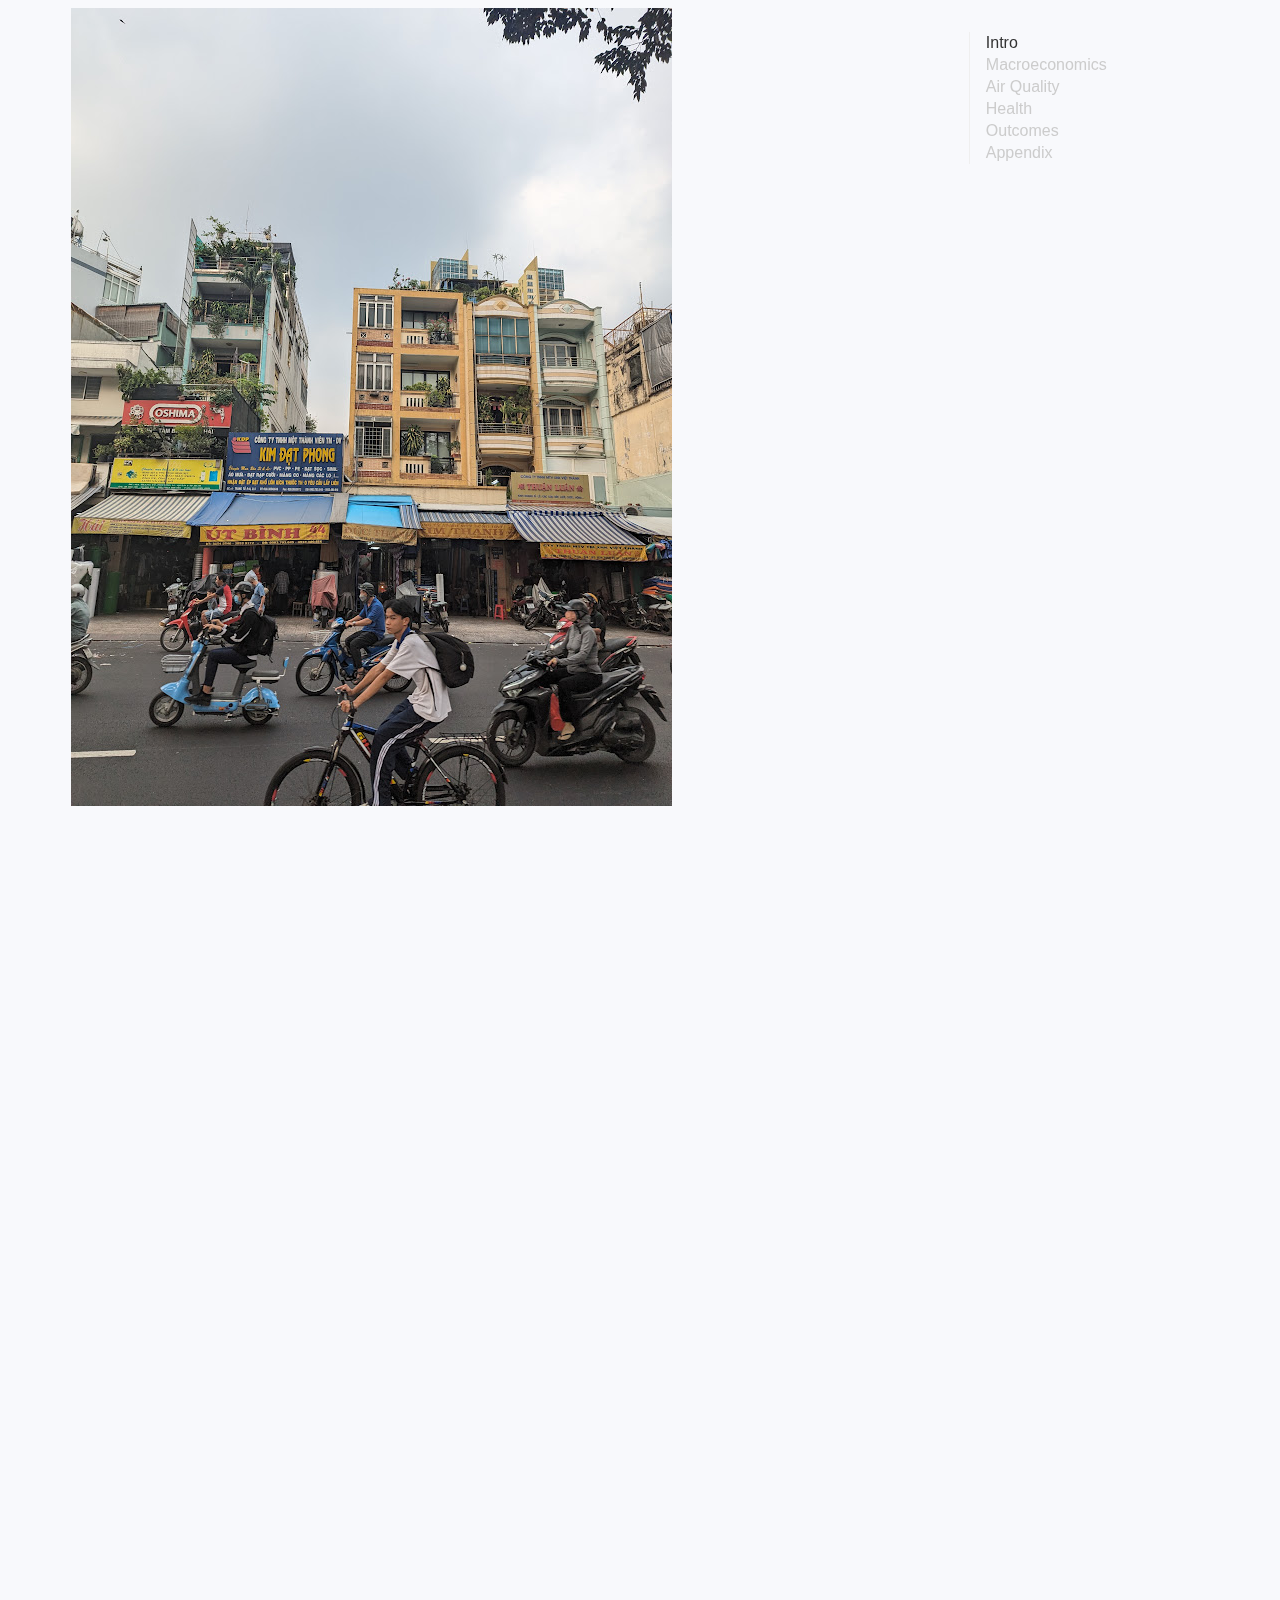
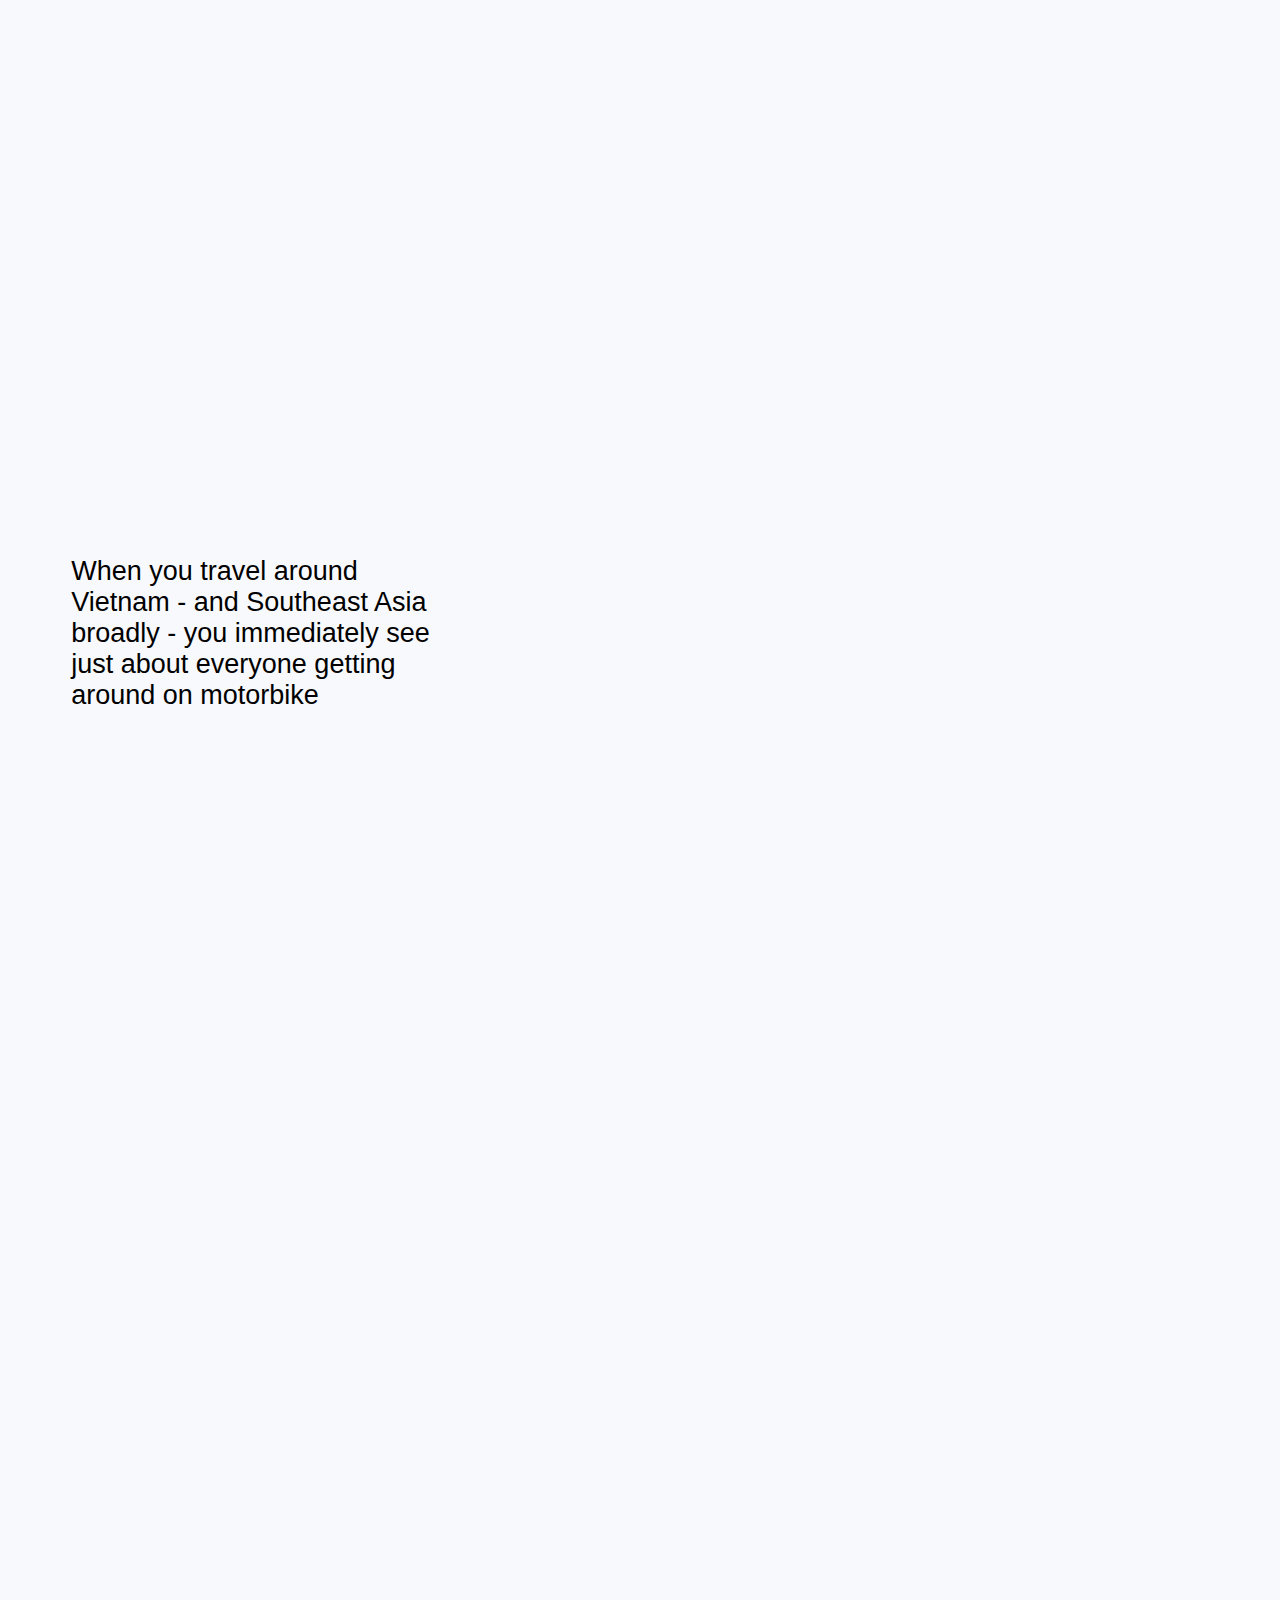
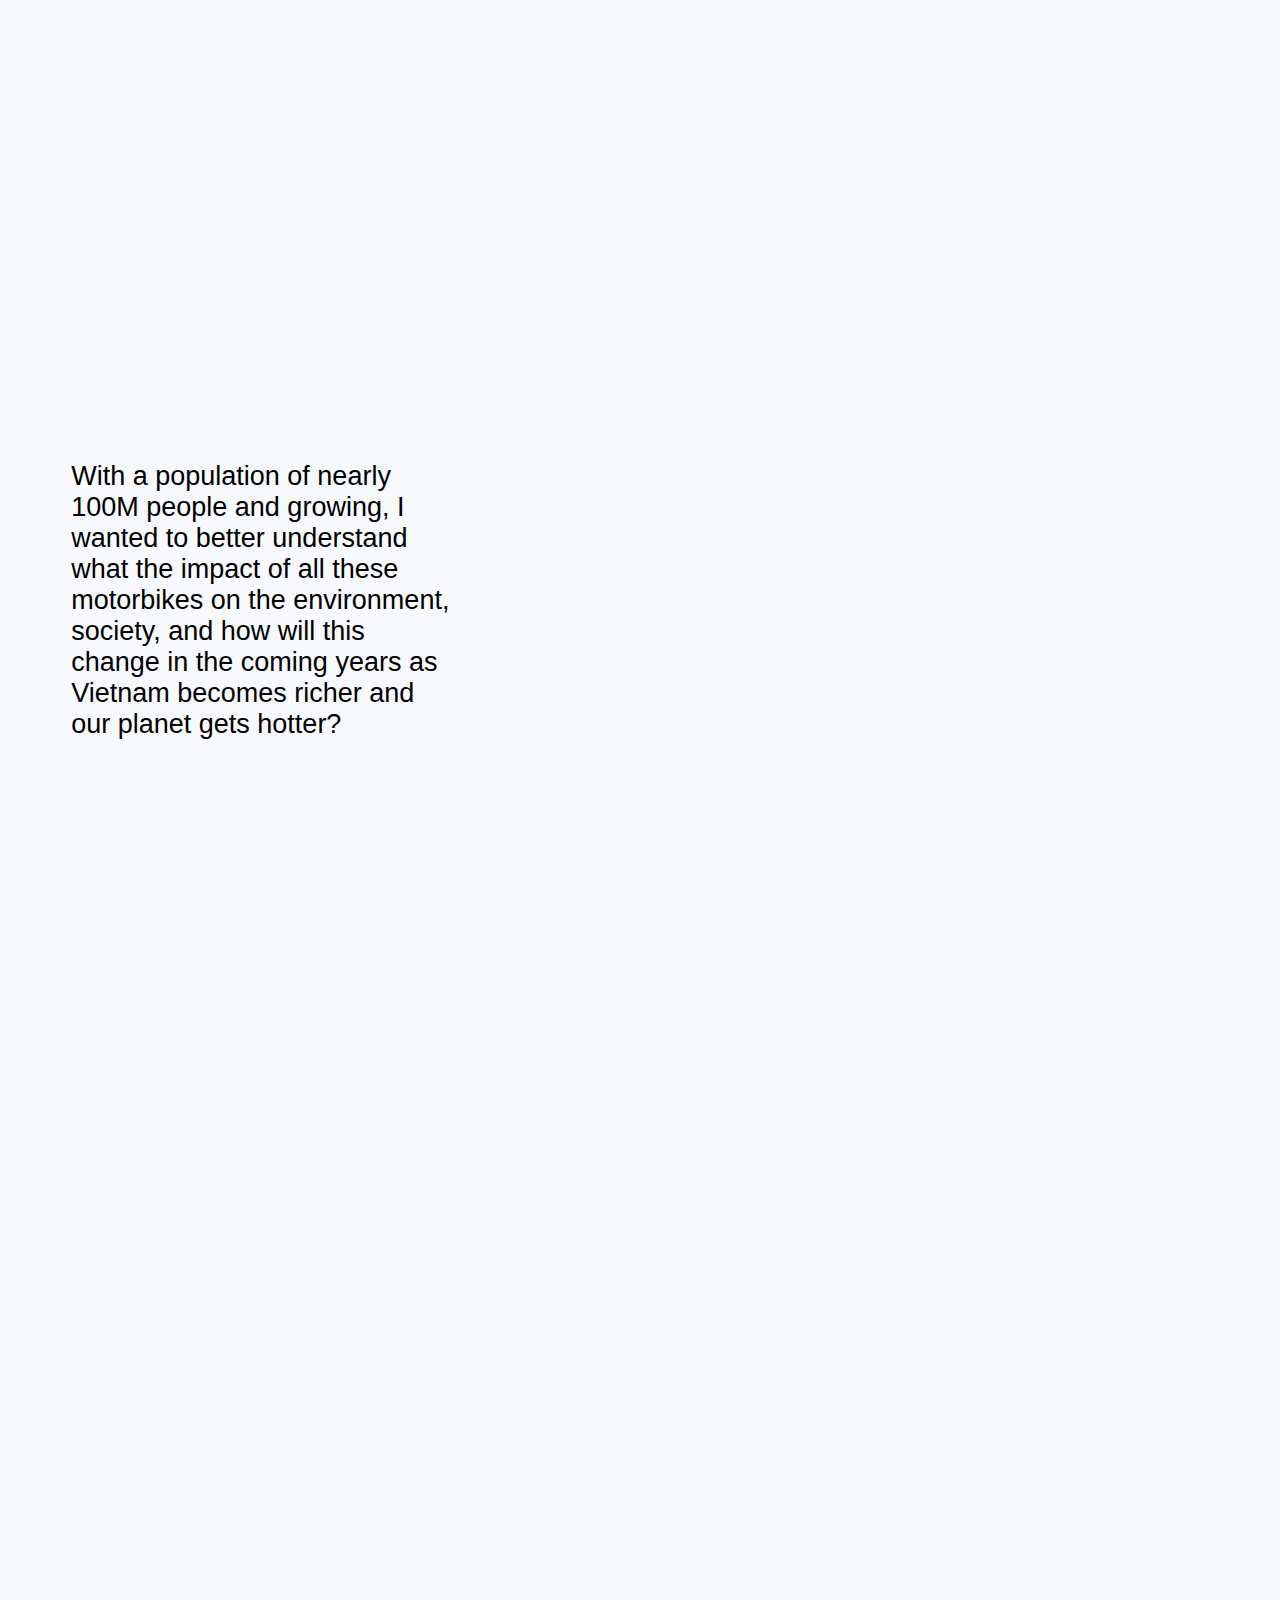
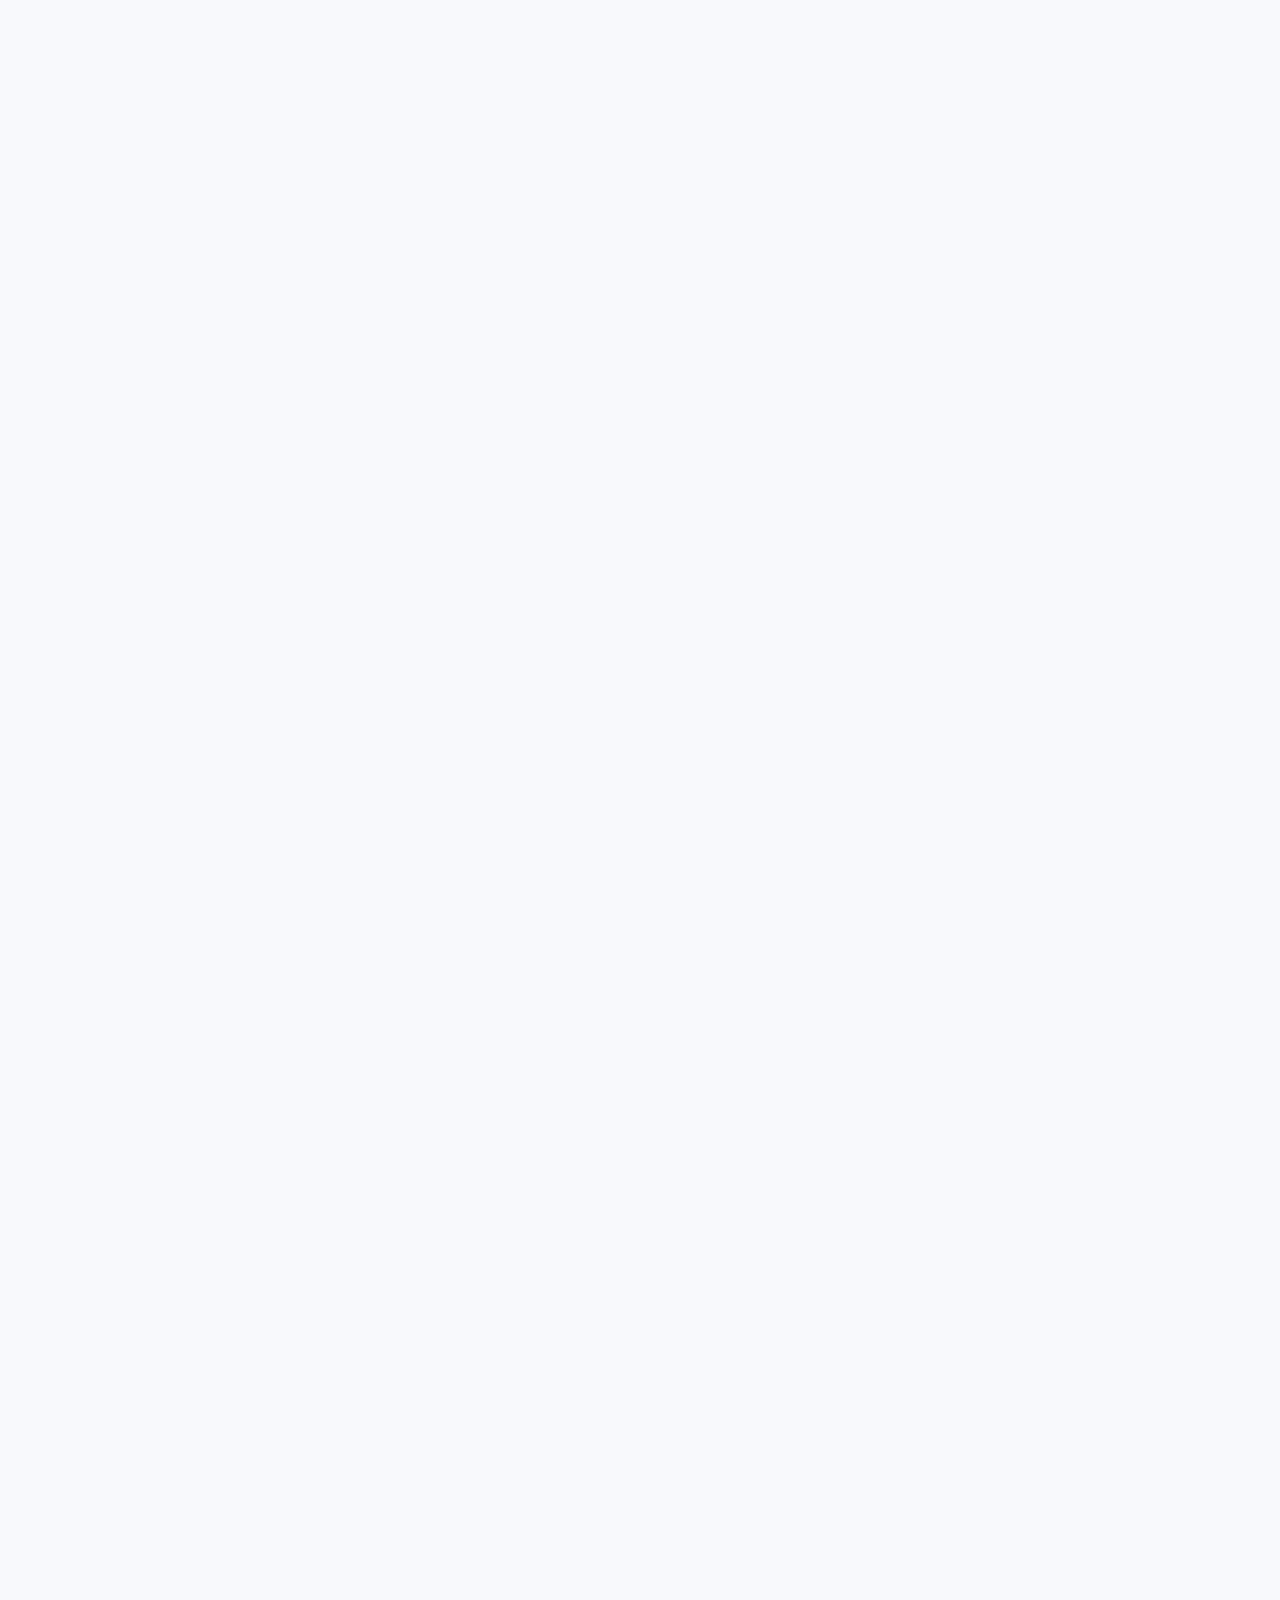
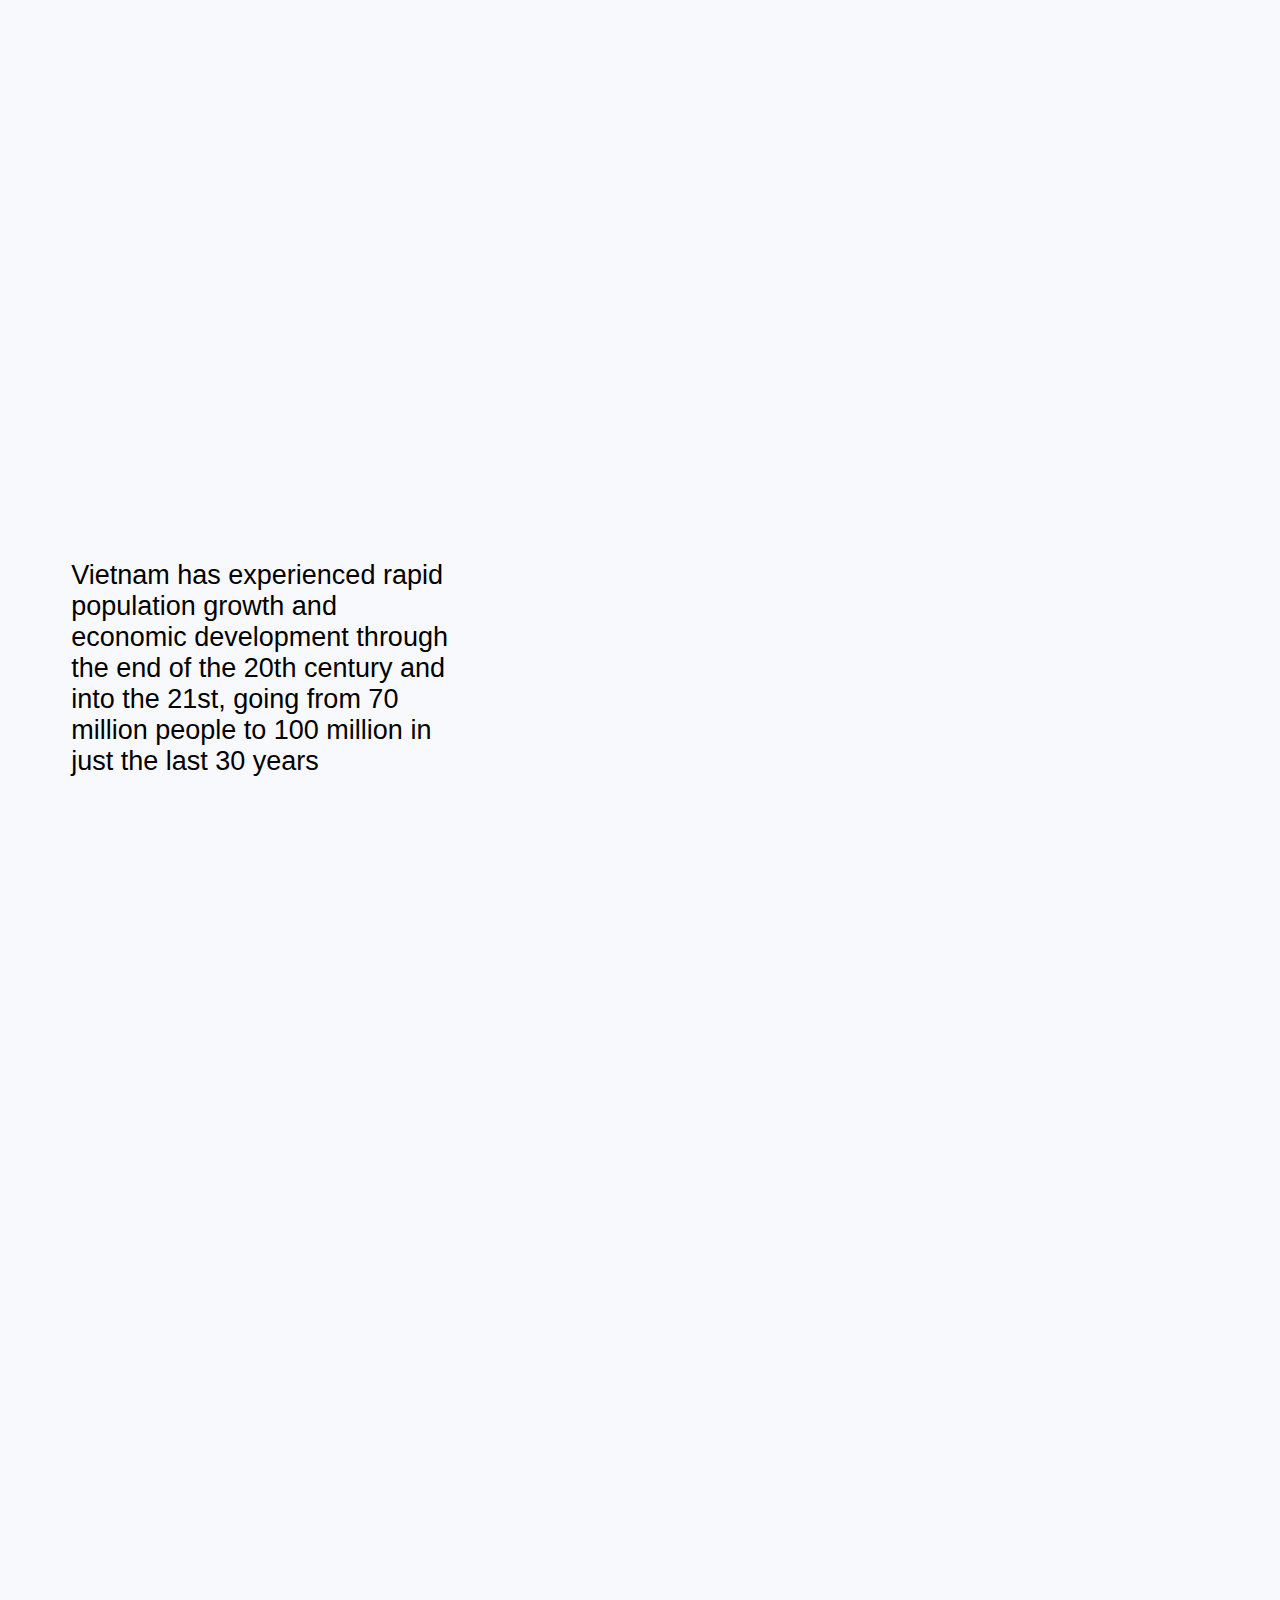
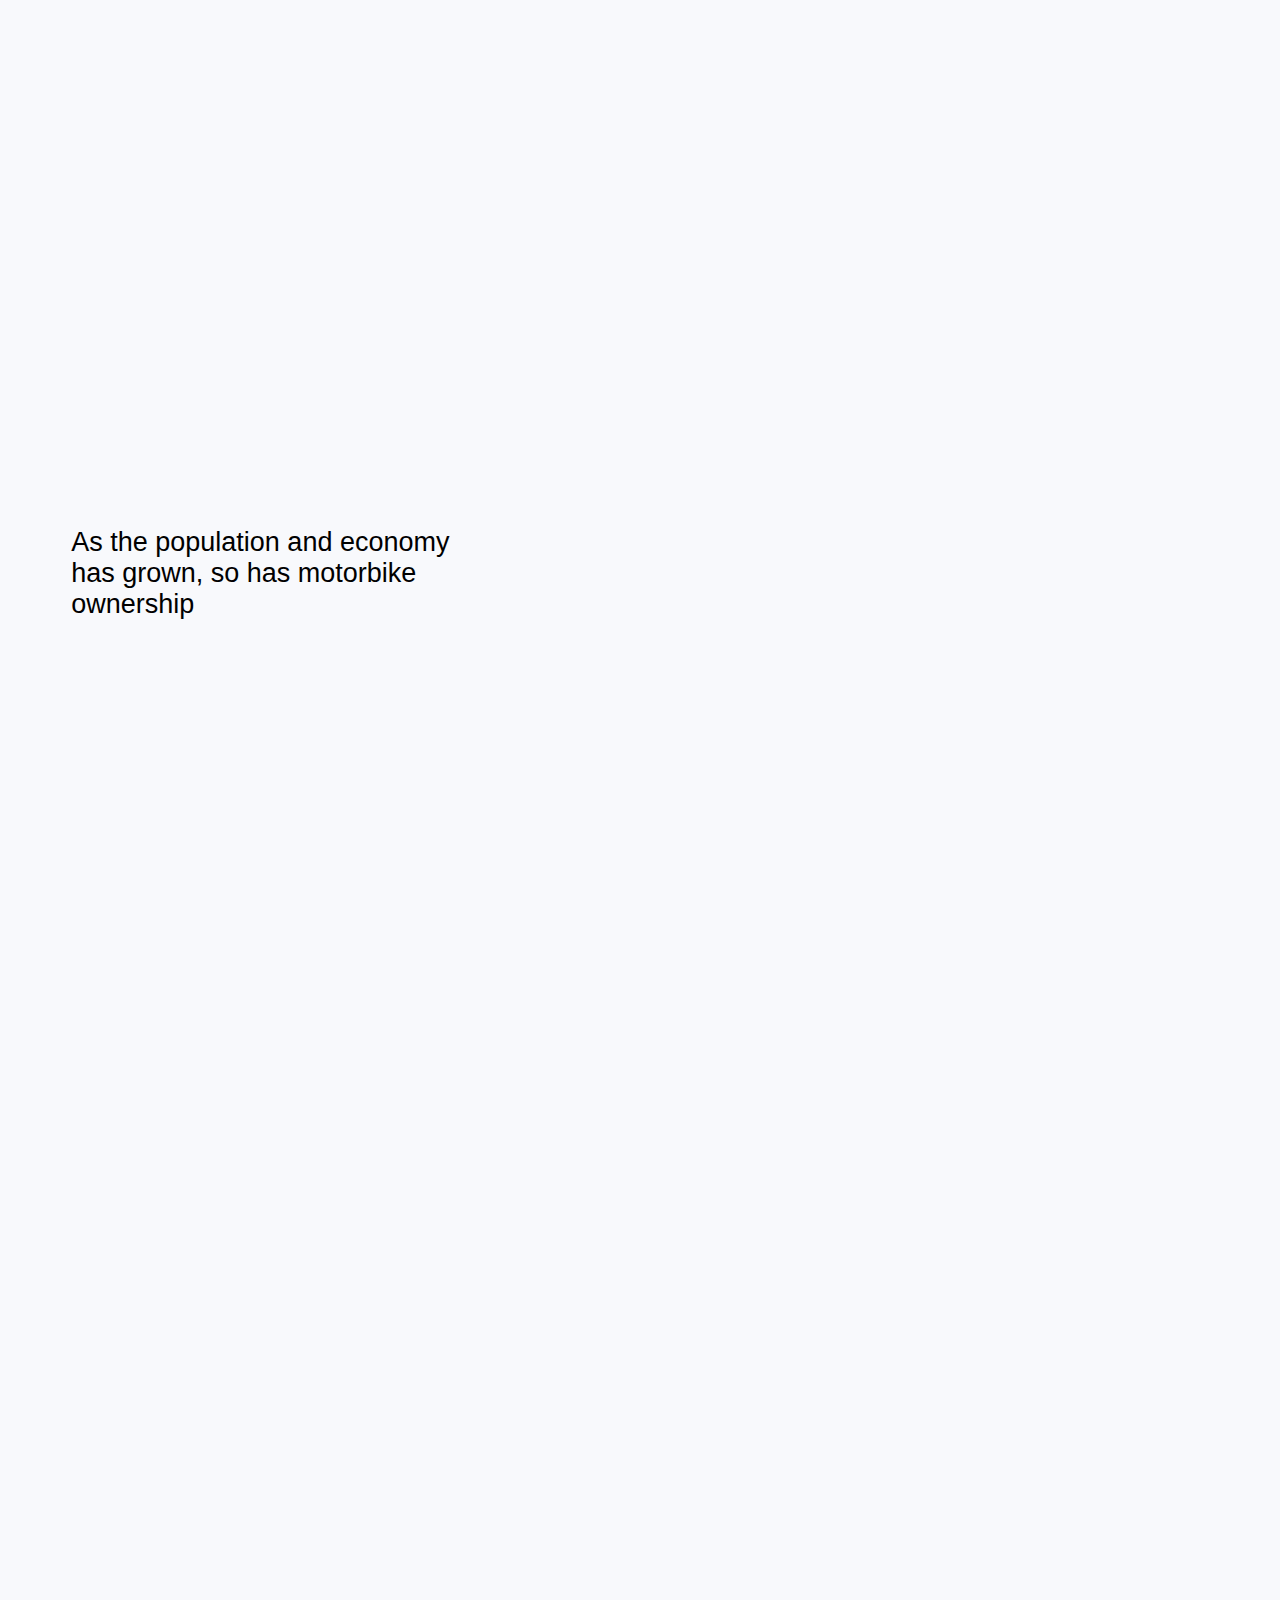
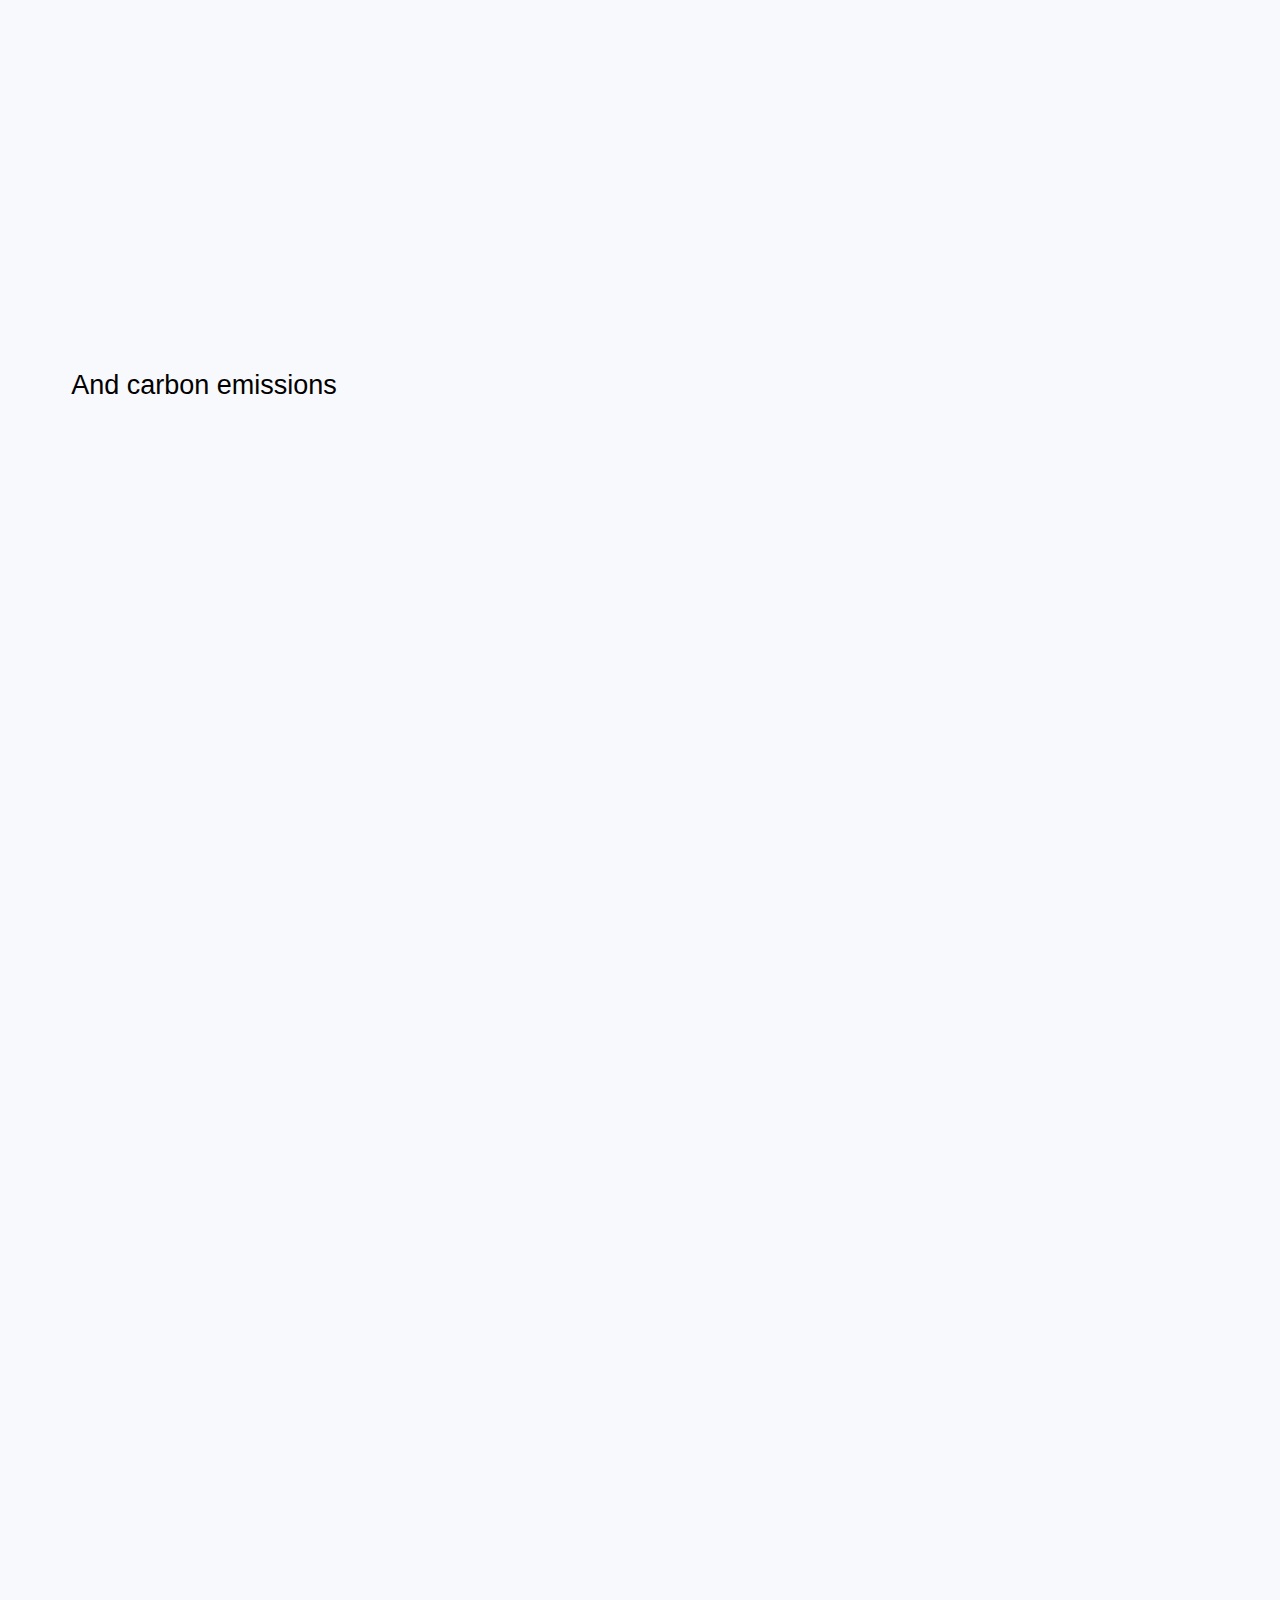
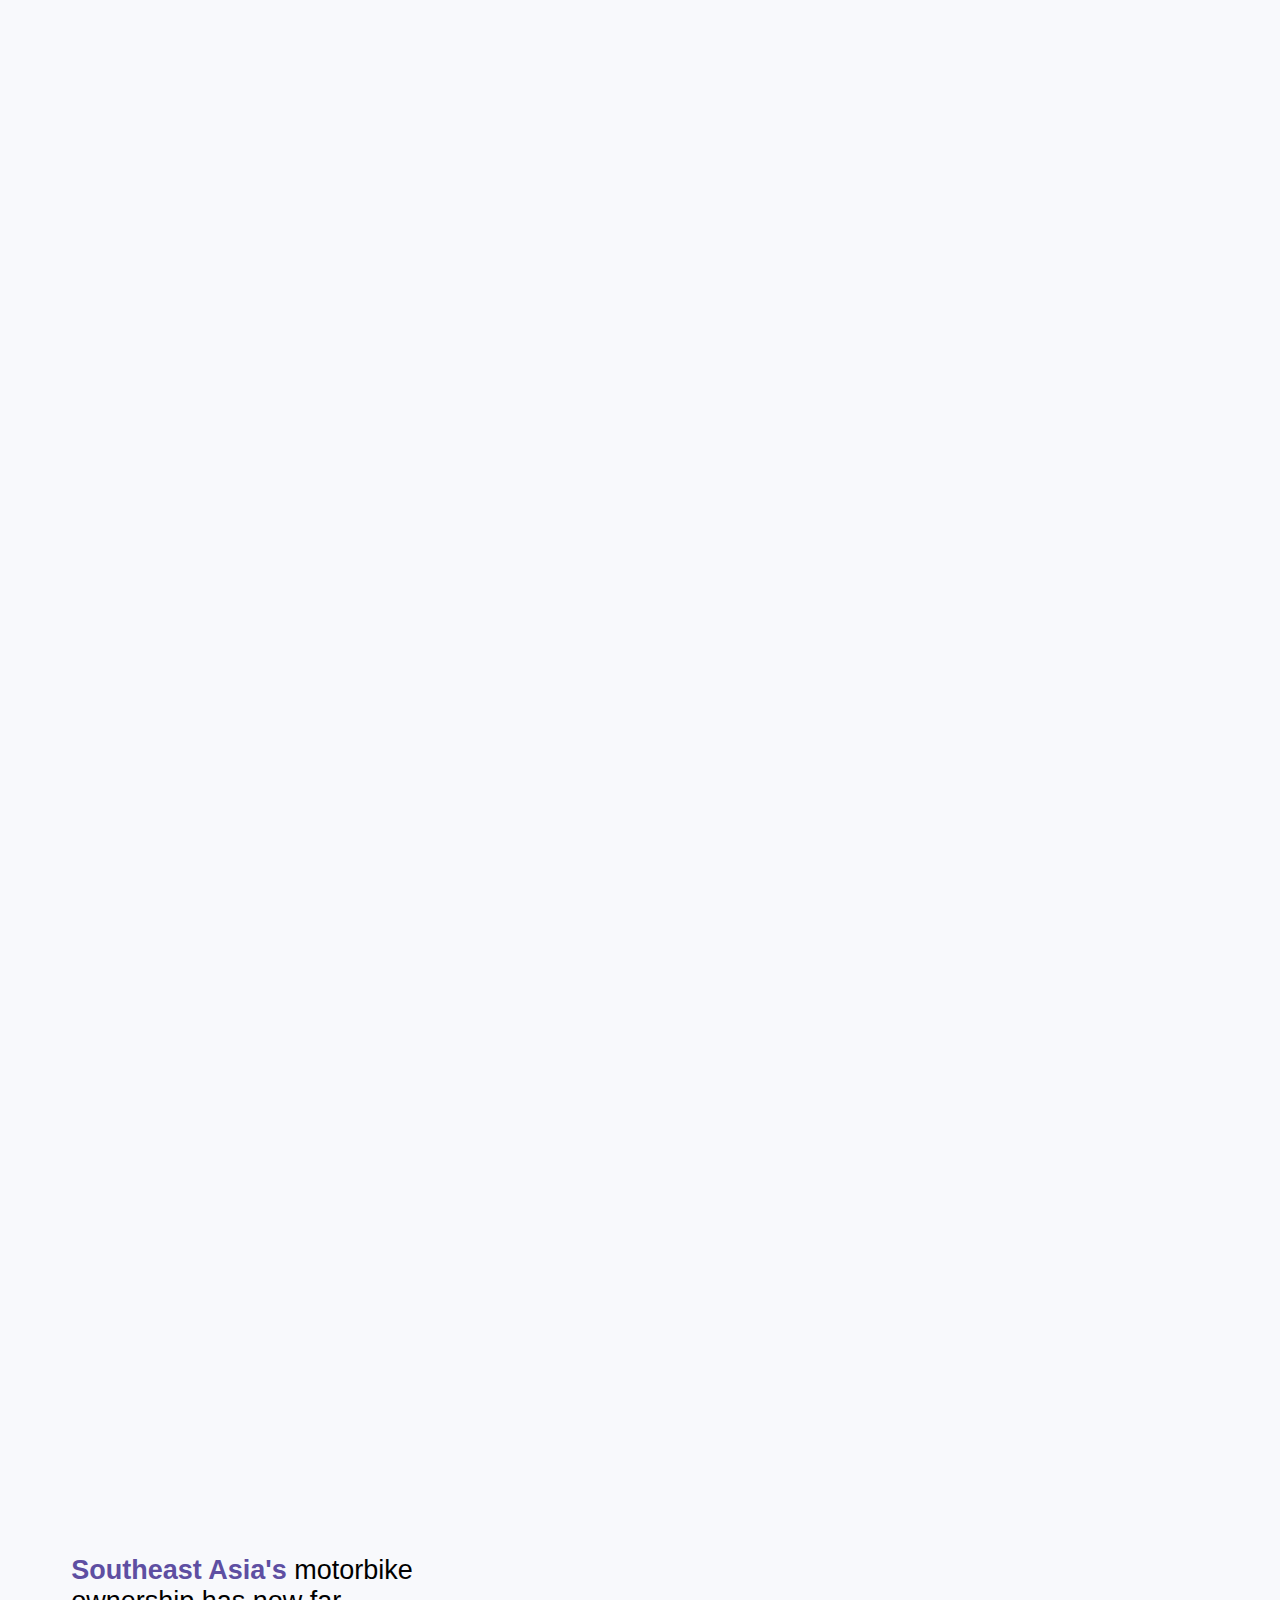
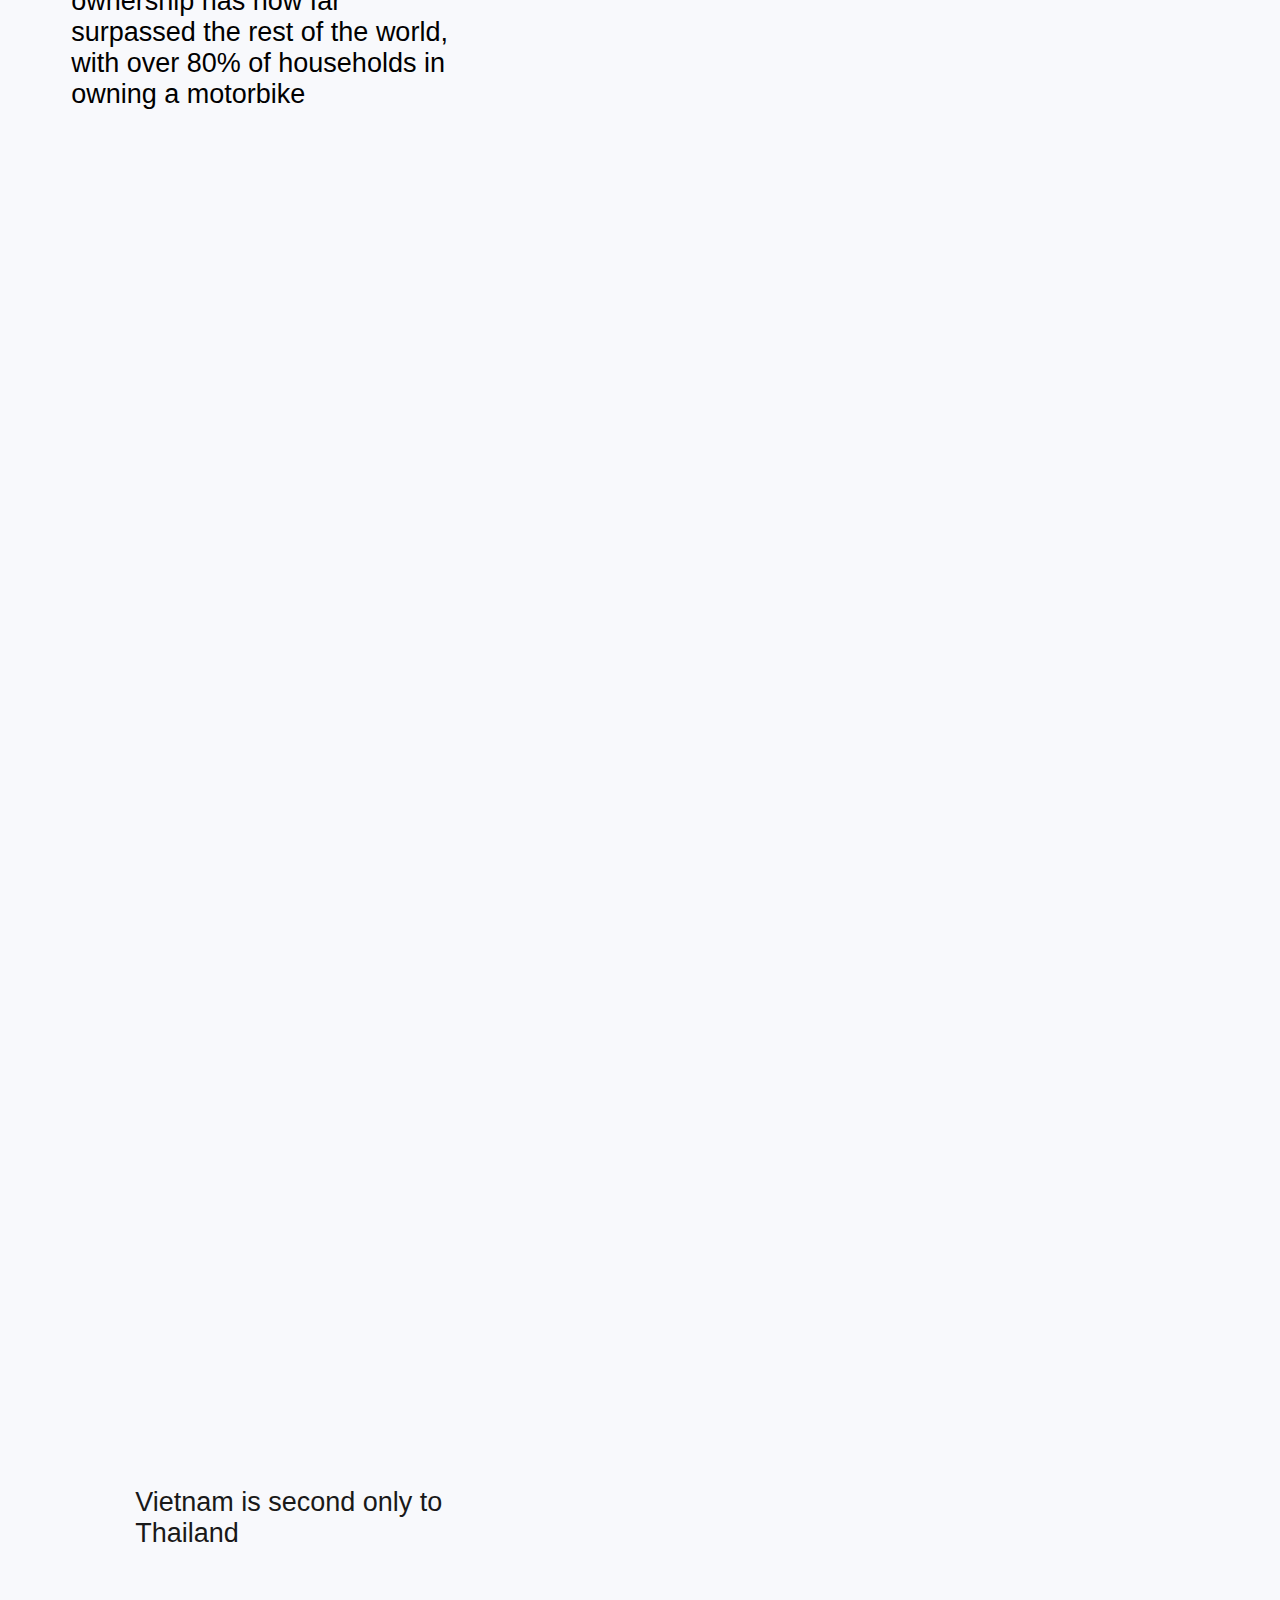
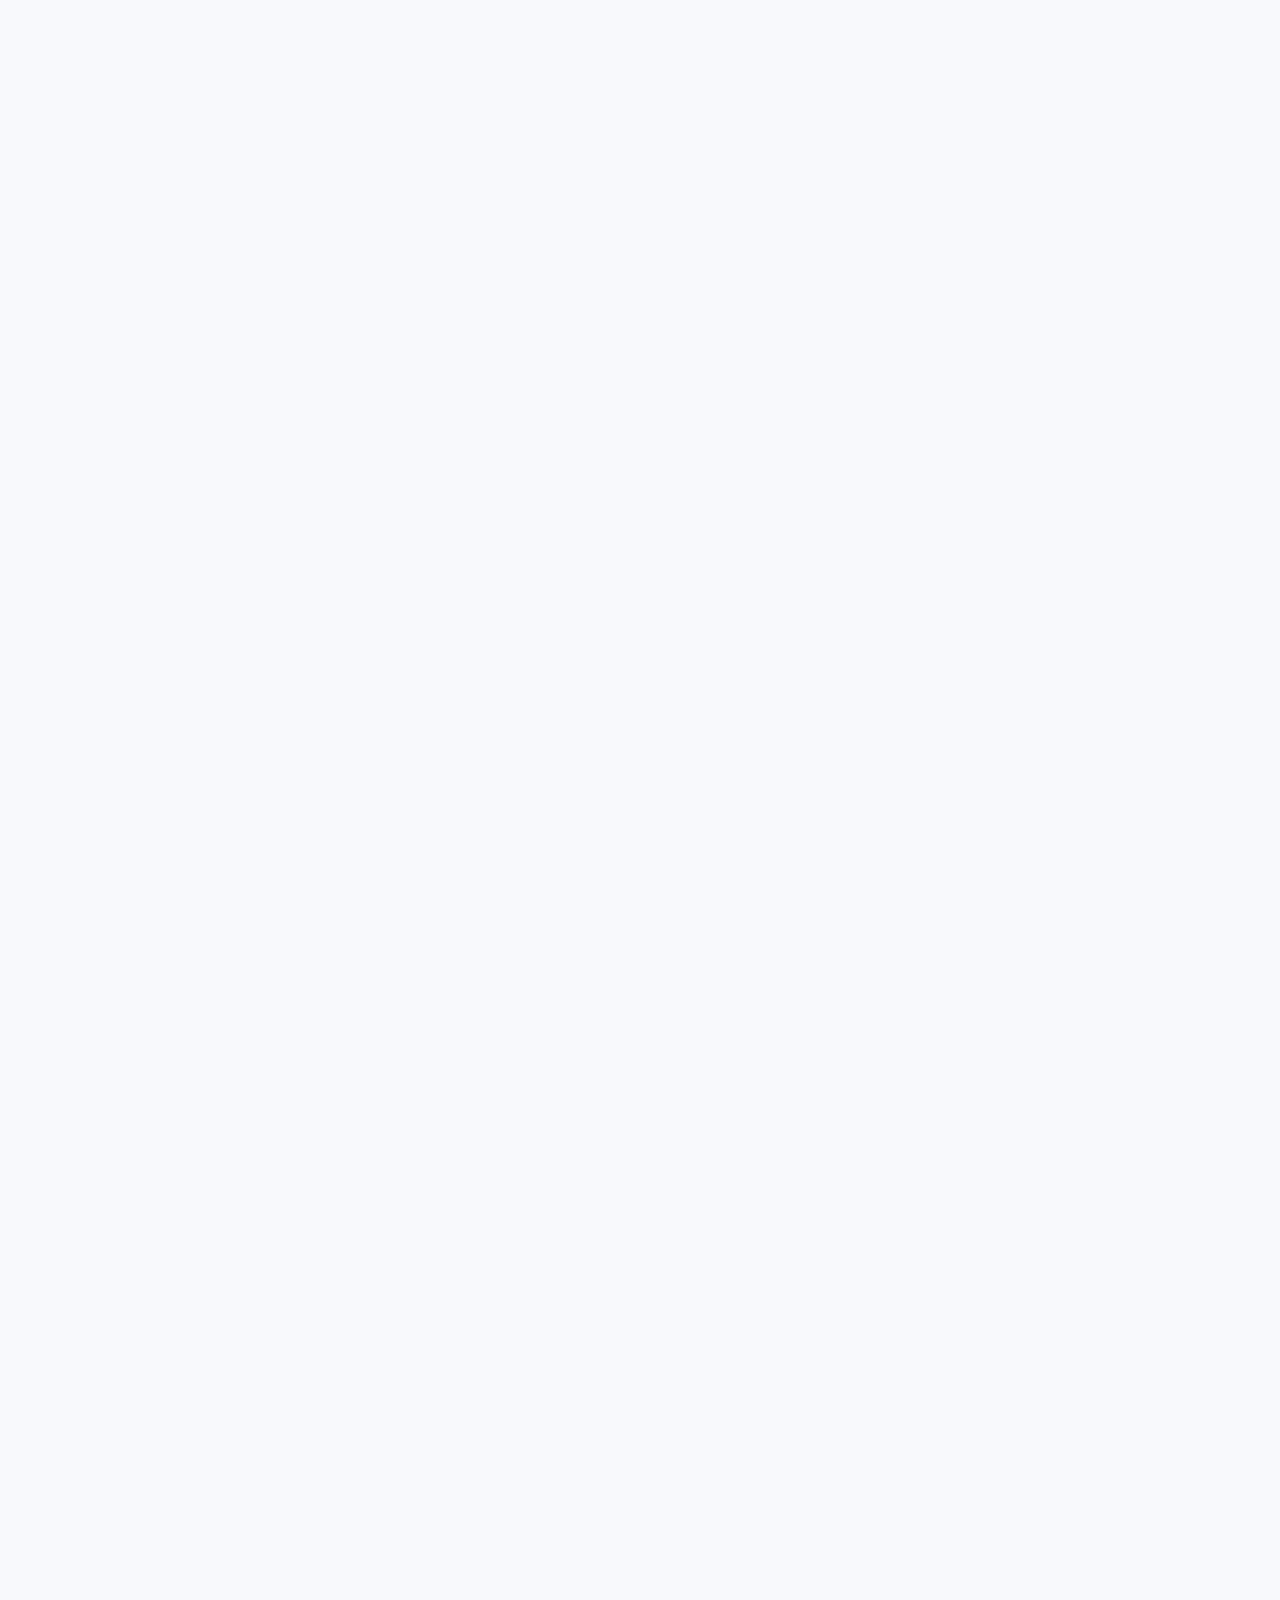
==== commit 24dd209f: "Vietnam Viz update styling" ====
--- a/VietnamMotorbikes/index.html
+++ b/VietnamMotorbikes/index.html
@@ -68,7 +68,9 @@
             <!-- TO DO: fix when the triggers hit -->
             <!-- footnote: before any pitchforks get taken out for using multiple axes on one chart https://observablehq.com/@tophtucker/dual-axes-are-a-great-way-to-show-correlation -->
           </div>
-
+          <p
+            style="min-height: 240px; padding-bottom: 150vh; font-size: 3vh"
+          ></p>
           <div id="motorbike_ownership_bar" class="graphic">
             <div class="graphic__vis" style="margin-left: 0; z-index: 0">
               <script src="./viz/global_motorbike_ownership.js"></script>
@@ -79,19 +81,18 @@
                 ownership has now far surpassed the rest of the world, with over
                 80% of households in owning a motorbike
               </p>
-              <p class="trigger" data-step="1">
-                <!-- style="background-color: #dbdbdb; z-index: 10" -->
-                <!-- TO DO: Update z index -->
+              <p class="trigger overlap-trigger" data-step="1">
                 Vietnam is second only to Thailand
               </p>
               <p class="trigger" data-step="2"></p>
+              <p class="padding_text"></p>
             </div>
           </div>
         </section>
 
         <section id="air_quality">
           <div>
-            <p style="min-height: 240px; padding-bottom: 150vh; font-size: 3vh">
+            <p class="padding_text">
               What has been the impact of all these motorbikes on carbon
               emissions and air pollution?
             </p>
@@ -110,23 +111,34 @@
                 In the United States, transportation is the second largest
                 source of carbon emissions.
               </p>
-              <p class="trigger" data-step="1">
+              <p
+                class="trigger overlap-trigger"
+                data-step="1"
+                style="z-index: 1"
+              >
                 Vietnam is a lower-middle income country going through rapid
                 industrialization. Its total emissions are much less than those
                 of the US, but are growing quickly
               </p>
-              <p class="trigger" data-step="2">
+              <p class="padding_text"></p>
+              <p
+                class="trigger overlap-trigger"
+                data-step="2"
+                style="z-index: 1"
+              >
                 In this industrialization phase, which the US is long past,
                 coal-fired energy generation and manufacturing dominate
                 greenhouse gas production
               </p>
-            </div>
-          </div>
+              <p class="padding_text"></p>
+            </div>
+          </div>
+          <p class="padding_text"></p>
           <div>
-            <p style="min-height: 240px; padding-bottom: 150vh; font-size: 3vh">
+            <p class="padding_text">
               However, air pollution is more than just greenhouse gases
             </p>
-            <p style="min-height: 240px; padding-bottom: 150vh; font-size: 3vh">
+            <p class="padding_text">
               If we expand beyond just CO2 to look at air pollution broadly,
               transportation dominates, especially if we focus in on cities
             </p>
@@ -170,6 +182,7 @@
               <!-- <button value="N2O">N2O</button> -->
               <button value="CO2">CO2</button>
             </div>
+            <p class="padding_text"></p>
           </div>
         </section>
 
@@ -214,7 +227,7 @@
               </p>
               <!-- TO DO: add more commentary? -->
               <!-- TO DO: filter to top 15 causes -->
-              <!-- TO DO: Fix waypoint trigger -->
+              <p class="padding_text"></p>
             </div>
             <div
               id="health_bar_chart"
@@ -242,7 +255,7 @@
         </section>
 
         <section id="outcomes">
-          <p style="min-height: 240px; padding-bottom: 150vh; font-size: 3vh">
+          <p class="padding_text">
             One category of solutions is the implementation of strict tailpipe
             emissions regulations
           </p>
@@ -252,15 +265,14 @@
               <script src="./viz/vietnam_motorbike_sales.js"></script>
             </div>
             <div class="graphic__prose">
+              <p class="padding_text"></p>
               <p class="trigger" data-step="0">
                 <!-- How has Vietnam responded?  -->
                 Vietnam implemented an emissions standard equivalent to the EU's
                 Euro 2 standard for motorbikes in 2007, and a Euro 3 equivalent
                 standard was implemented in 2017
               </p>
-              <p
-                style="min-height: 240px; padding-bottom: 150vh; font-size: 3vh"
-              >
+              <p class="padding_text">
                 However, as of 2024, while the Euro 5 guidelines apply to all
                 new cars sold since 2022,
                 <!-- <href
@@ -342,14 +354,16 @@
                 rate, and how many people are injured as a result of the dense
                 traffic?
               </p>
-              <p class="trigger" data-step="1">
+              <p class="trigger overlap-trigger" data-step="1">
                 There was one thought that I kept coming back to - 3/4ths of the
                 global population lives in a middle income country like Vietnam
               </p>
-              <p class="trigger" data-step="2">
+              <p class="padding_text"></p>
+              <p class="trigger overlap-trigger" data-step="2">
                 They are all grappling with air pollution, and balancing it
                 against economic development
               </p>
+              <p class="padding_text"></p>
             </div>
           </div>
           <img src="images/PXL_20240116_063110131.MP.jpg" />
@@ -358,6 +372,13 @@
         <section id="appendix">
           <a id="appendix"></a>
           <h1>Notes and Methodology</h1>
+          <p>
+            Data on number of motorbikes and passenger cars had to be cobbled
+            together from different sources that each used different
+            methodologies, so there are discontinuities that would not stand up
+            to any kind of rigorous scrutiny, but is ballpark enough for my
+            informal purposes
+          </p>
           <h2 id="motorbike-data-sources-">On Data Visualization Choices:</h2>
           <ul>
             <li>
@@ -372,13 +393,6 @@
             </li>
           </ul>
           <span>
-            <p>
-              Data on number of motorbikes and passenger cars had to be cobbled
-              together from different sources that each used different
-              methodologies, so there are discontinuities that would not stand
-              up to any kind of rigorous scrutiny, but is ballpark enough for my
-              informal purposes
-            </p>
             <h2 id="motorbike-data-sources-">Motorbike data sources:</h2>
             <ul>
               <li>
@@ -548,6 +562,7 @@
             <ul>
               <li>
                 <p>
+                  GDP Per Capita:
                   <a
                     href="https://data.worldbank.org/indicator/NY.GDP.PCAP.CD?locations=VN"
                     >World Bank</a
@@ -556,6 +571,7 @@
               </li>
               <li>
                 <p>
+                  Country Income Classifications:
                   <a
                     href="https://datahelpdesk.worldbank.org/knowledgebase/articles/906519-world-bank-country-and-lending-groups"
                     >World Bank Income Groups</a
@@ -579,9 +595,9 @@
                   By source:
                   <a
                     href="https://ourworldindata.org/grapher/ghg-emissions-by-sector?tab=table&amp;time=latest&amp;country=~VNM"
-                    >Climate Watch (2023) – with major processing by Our World
-                    in Data. “Land-use change and forestry” [dataset]. Climate
-                    Watch, “Greenhouse gas emissions by sector” [original
+                    >Climate Watch (2023) - with major processing by Our World
+                    in Data. "Land-use change and forestry" [dataset]. Climate
+                    Watch, "Greenhouse gas emissions by sector" [original
                     data].</a
                   >
                 </p>
@@ -642,7 +658,7 @@
               <li>
                 Deaths by risk factor:
                 <a href="https://ourworldindata.org/outdoor-air-pollution"
-                  >Hannah Ritchie and Max Roser (2022) - “Outdoor Air Pollution”
+                  >Hannah Ritchie and Max Roser (2022) - "Outdoor Air Pollution"
                   Published online at OurWorldInData.org. Retrieved from:
                   &#39;https://ourworldindata.org/outdoor-air-pollution&#39;
                   [Online Resource]</a
--- a/VietnamMotorbikes/style.css
+++ b/VietnamMotorbikes/style.css
@@ -170,6 +170,17 @@
 
 }
 
+.graphic__prose .overlap-trigger {
+  z-index: 1;
+  position: relative;
+  background-color: #f8f9fc;
+  padding-bottom: 3vh;
+  padding-top: 3vh;
+  padding-left: 4rem;
+  opacity: 0.9;
+  min-height: 0;
+}
+
 .graphic__vis {
   position: absolute;
   top: 0;
@@ -178,6 +189,12 @@
   -moz-transform: translate3d(0, 0, 0);
   transform: translate3d(0, 0, 0);
   height: 100vh;
+}
+
+.padding_text {
+  min-height: 240px;
+  padding-bottom: 150vh;
+  font-size: 3vh
 }
 
 .graphic__vis.is-fixed {
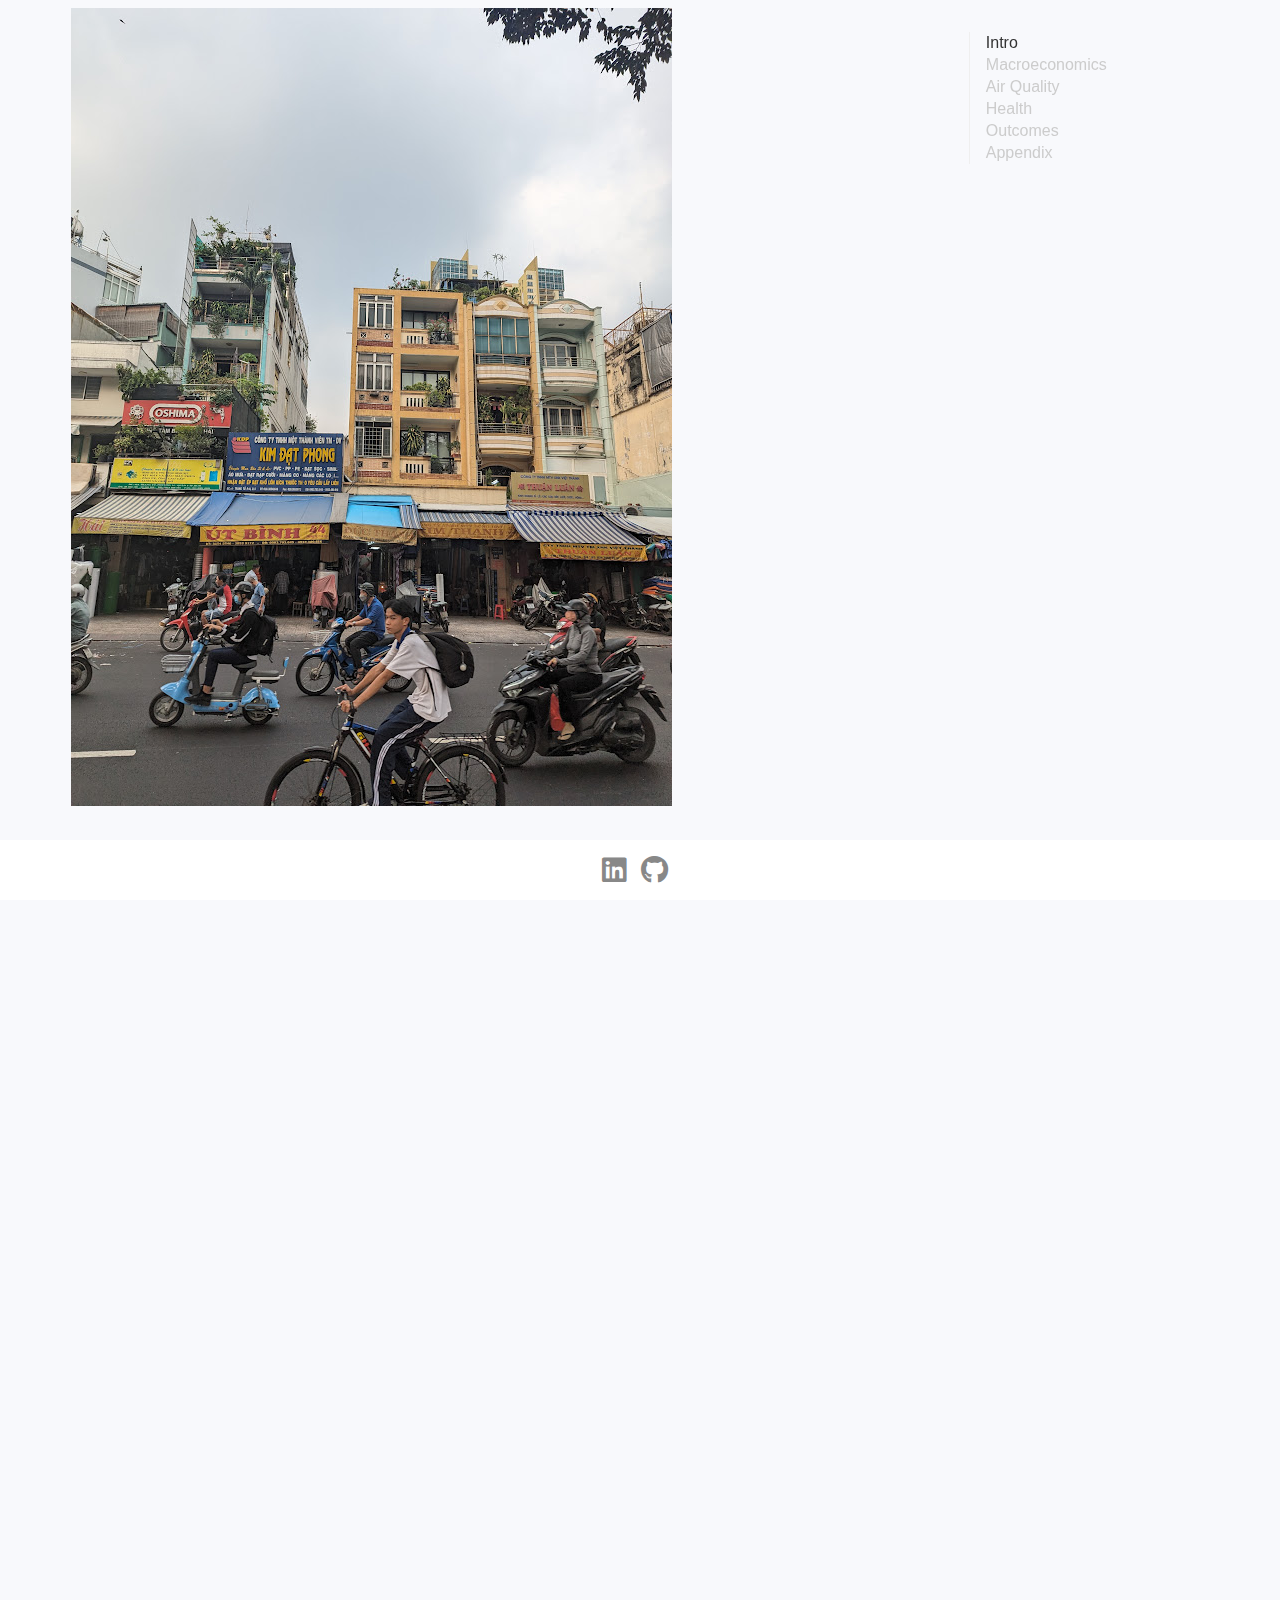
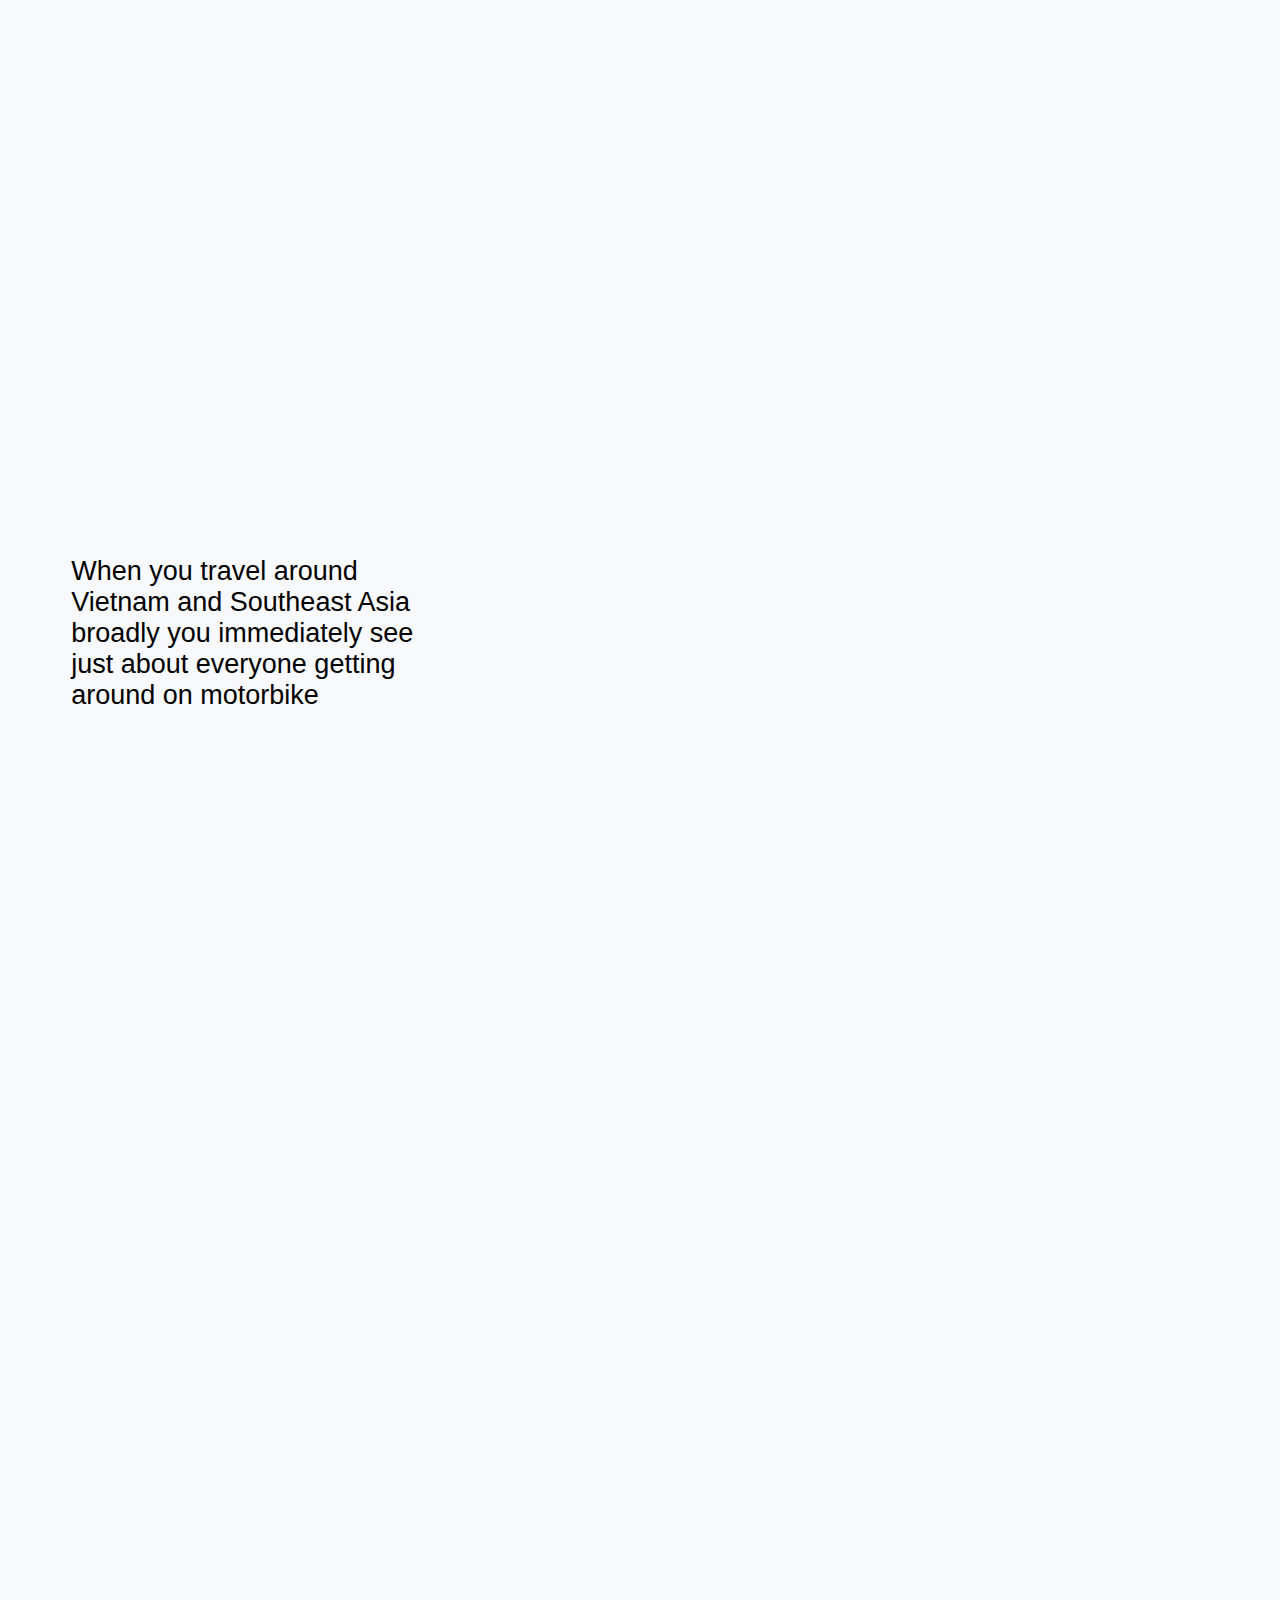
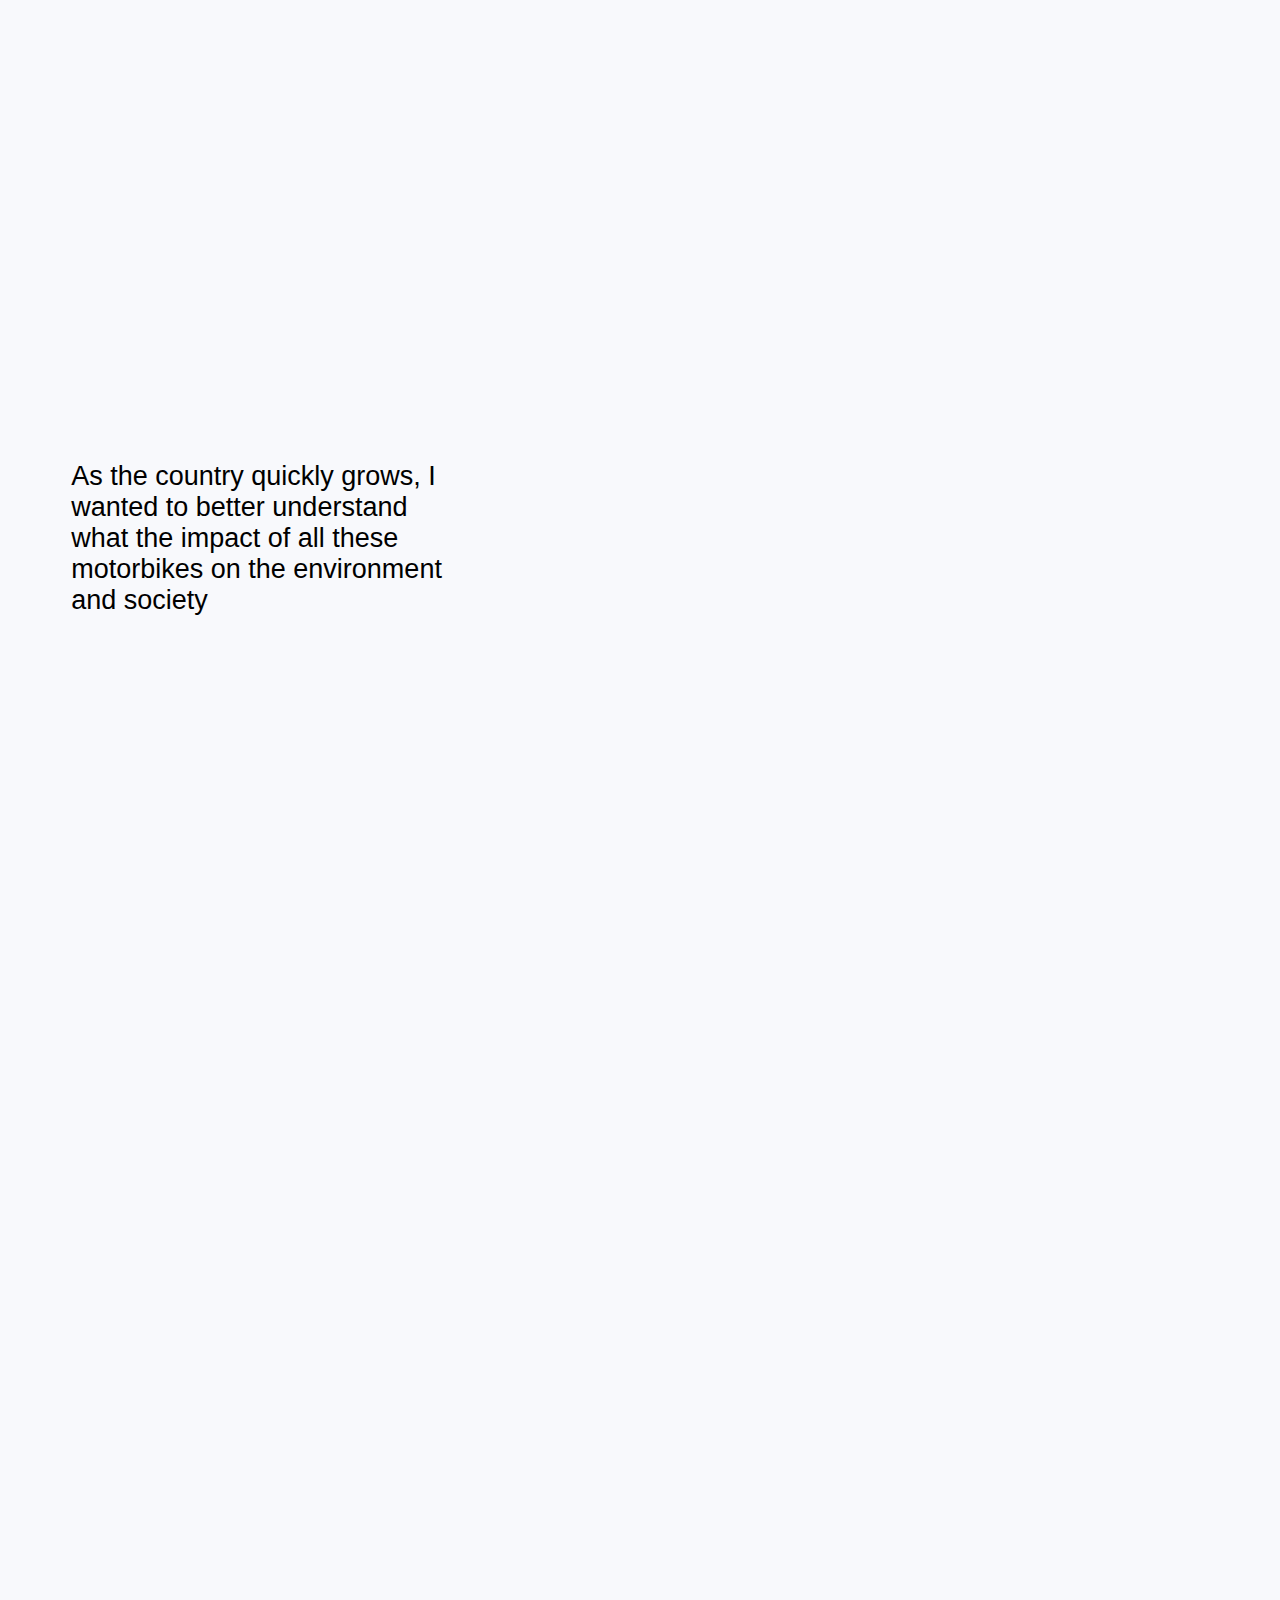
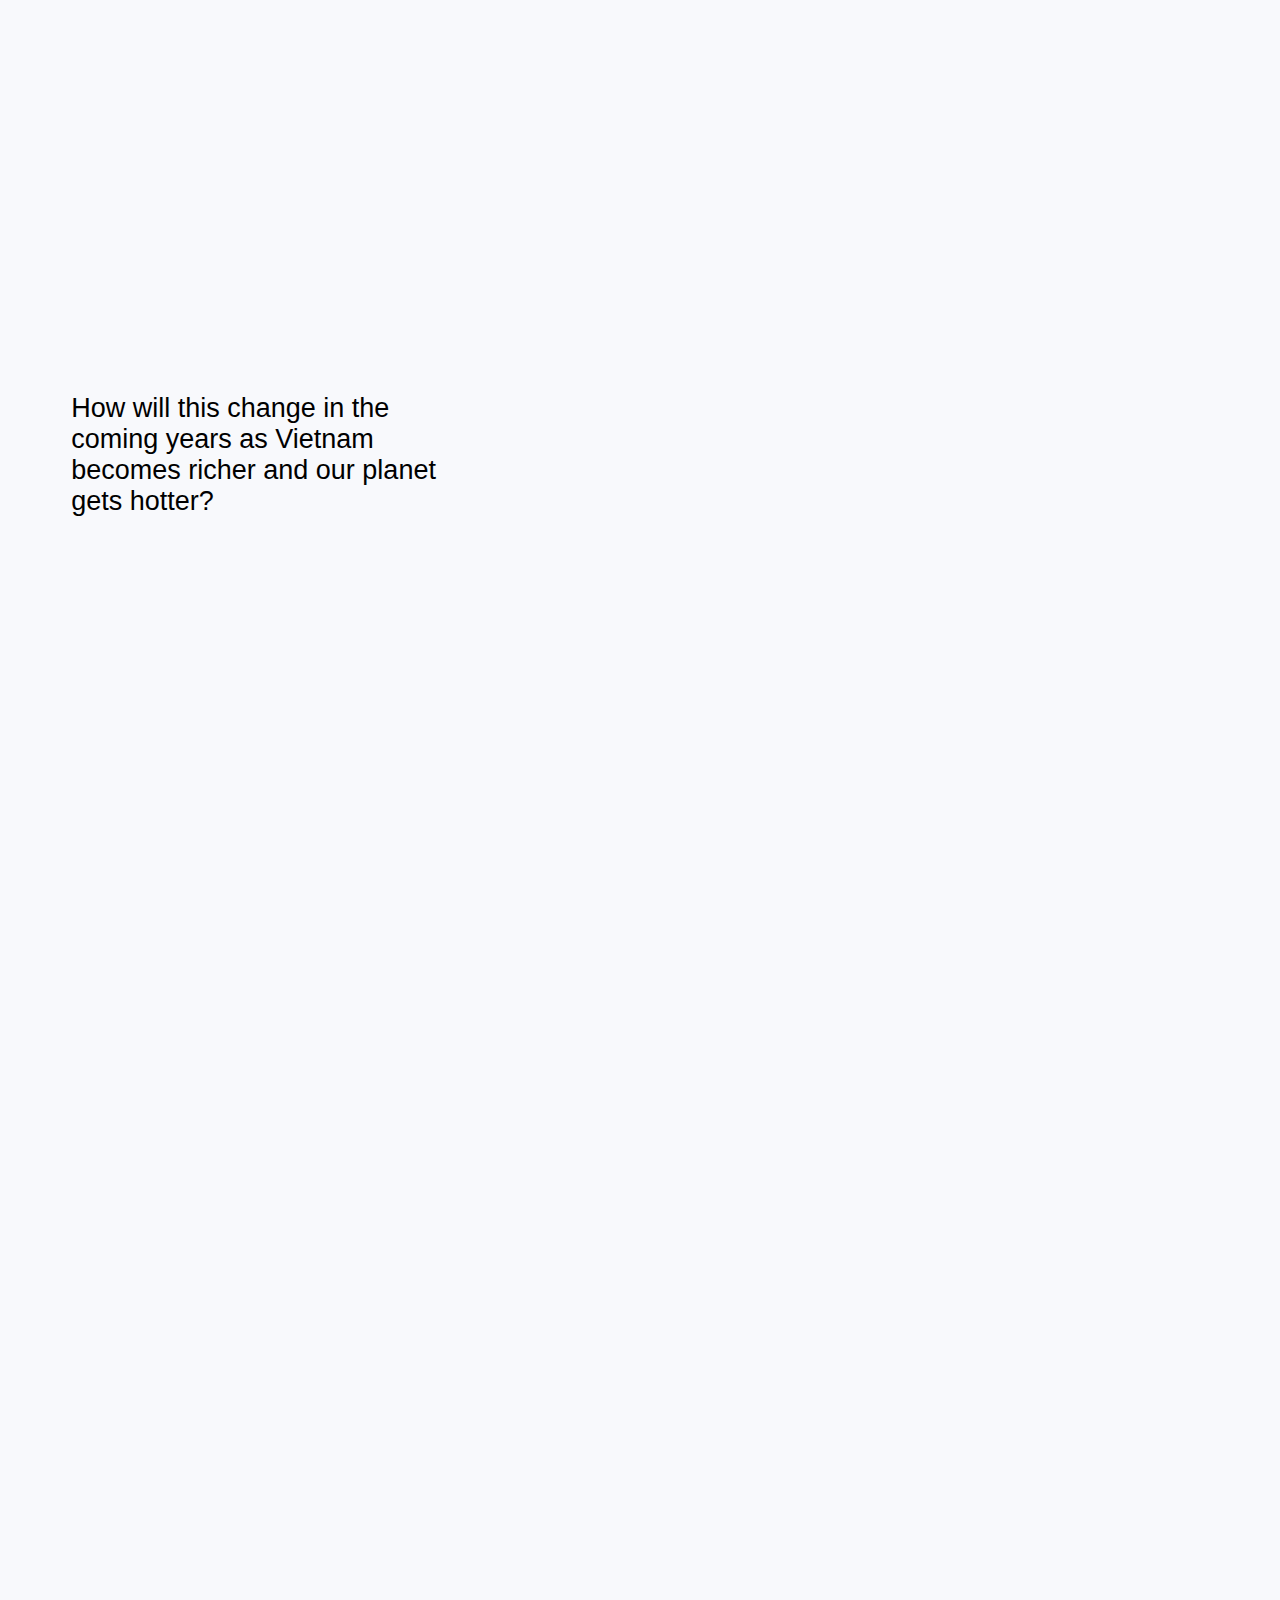
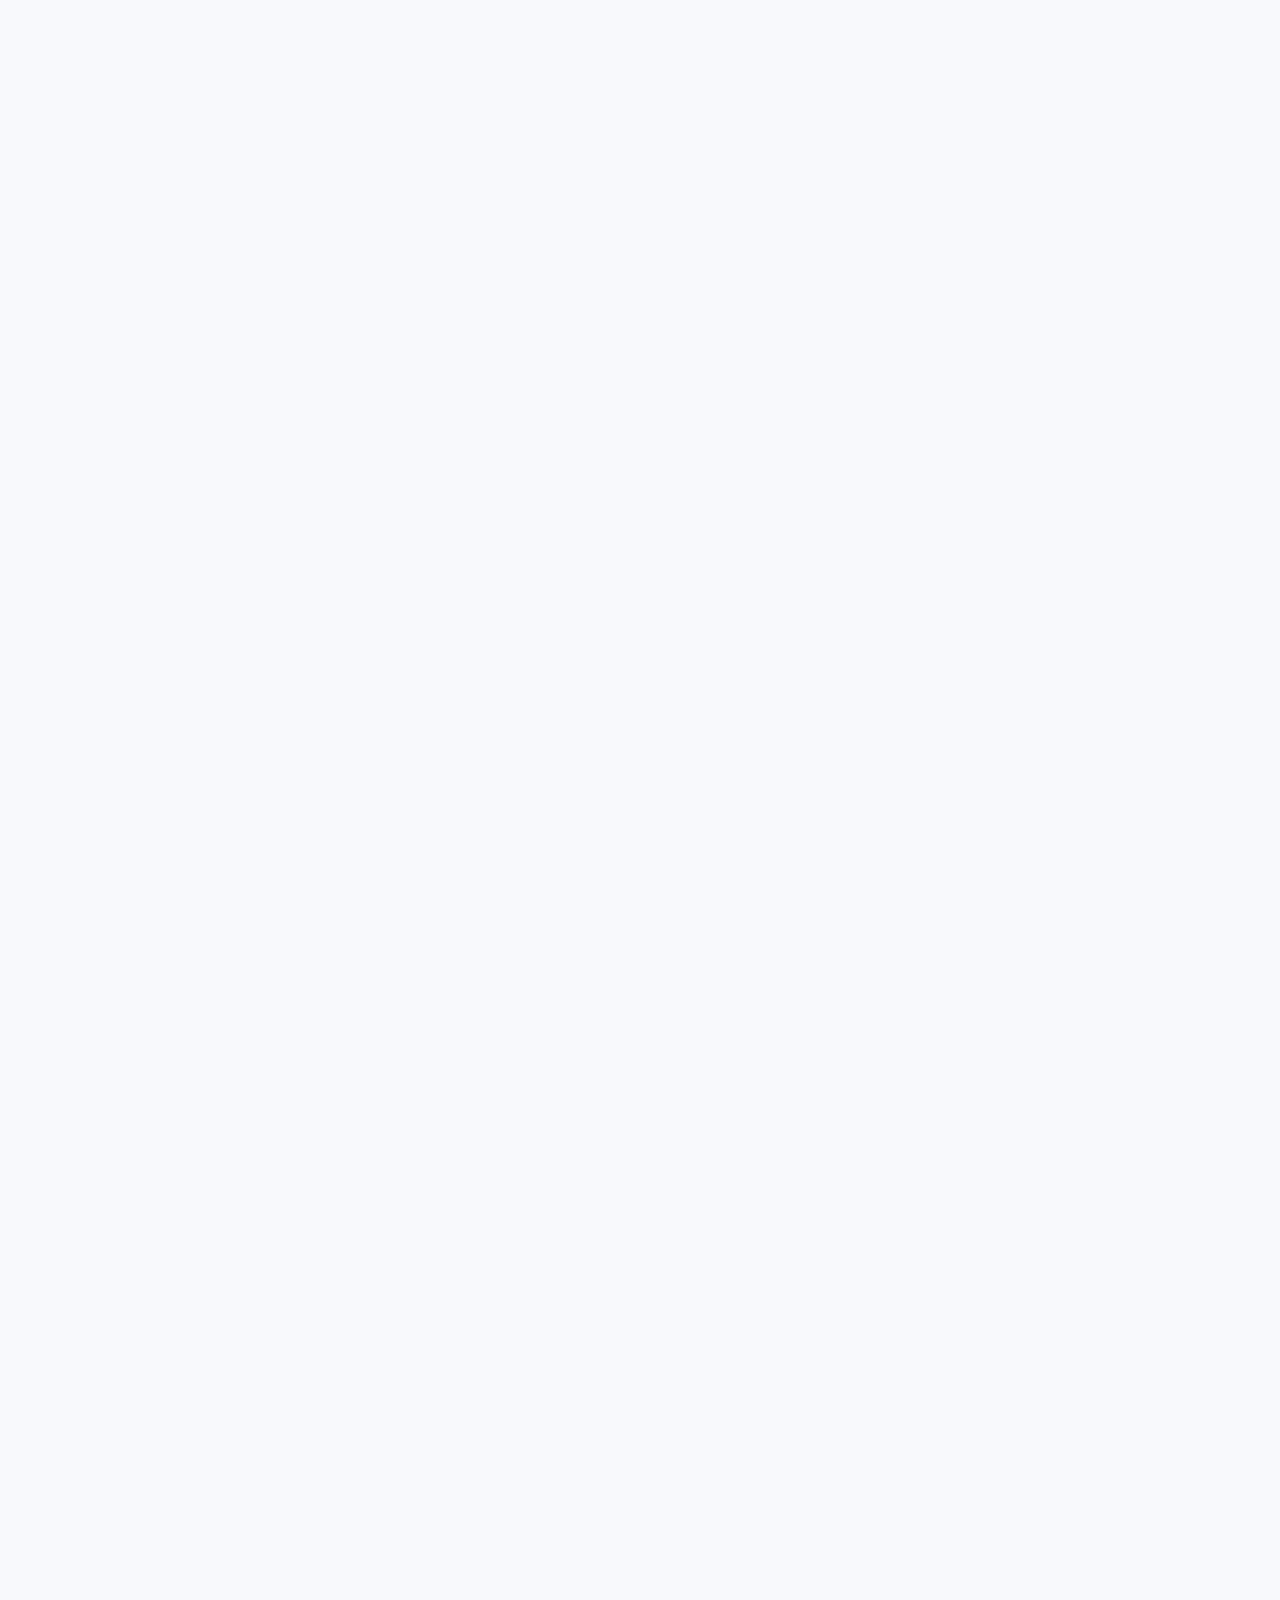
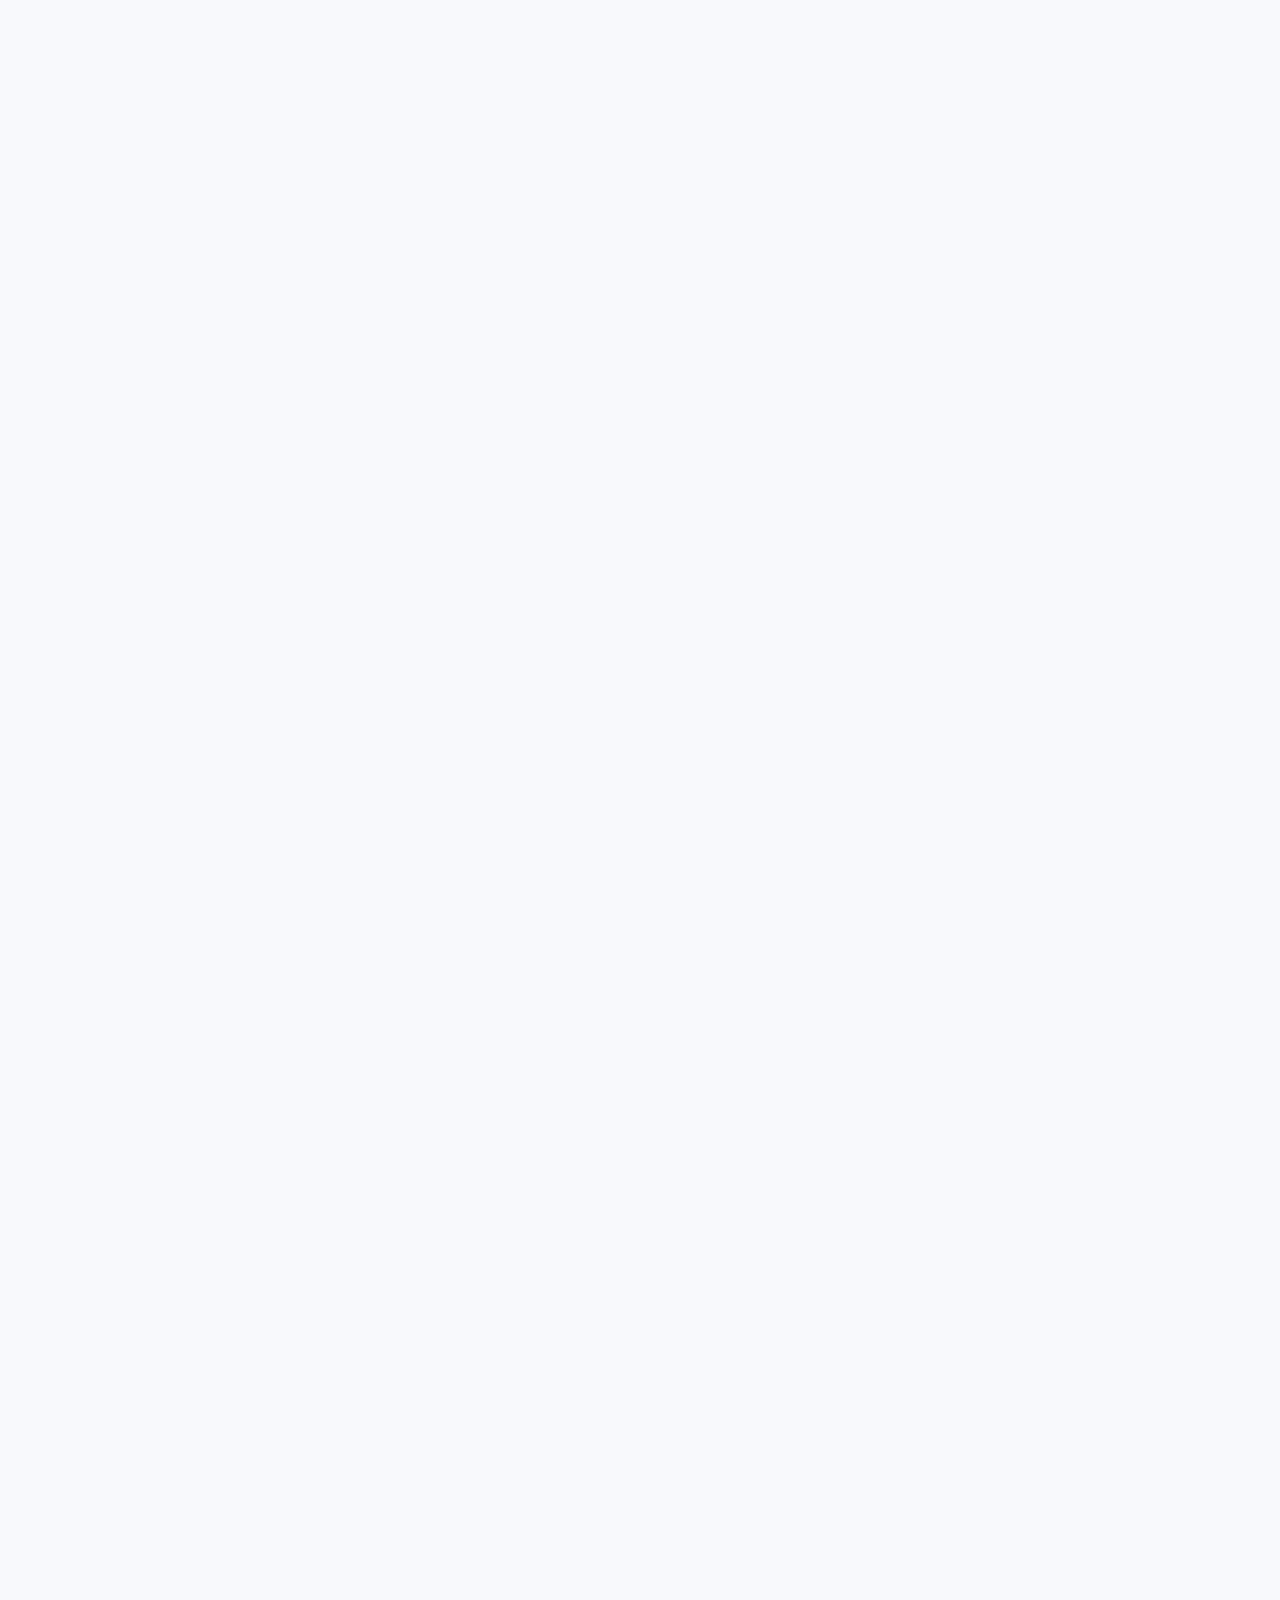
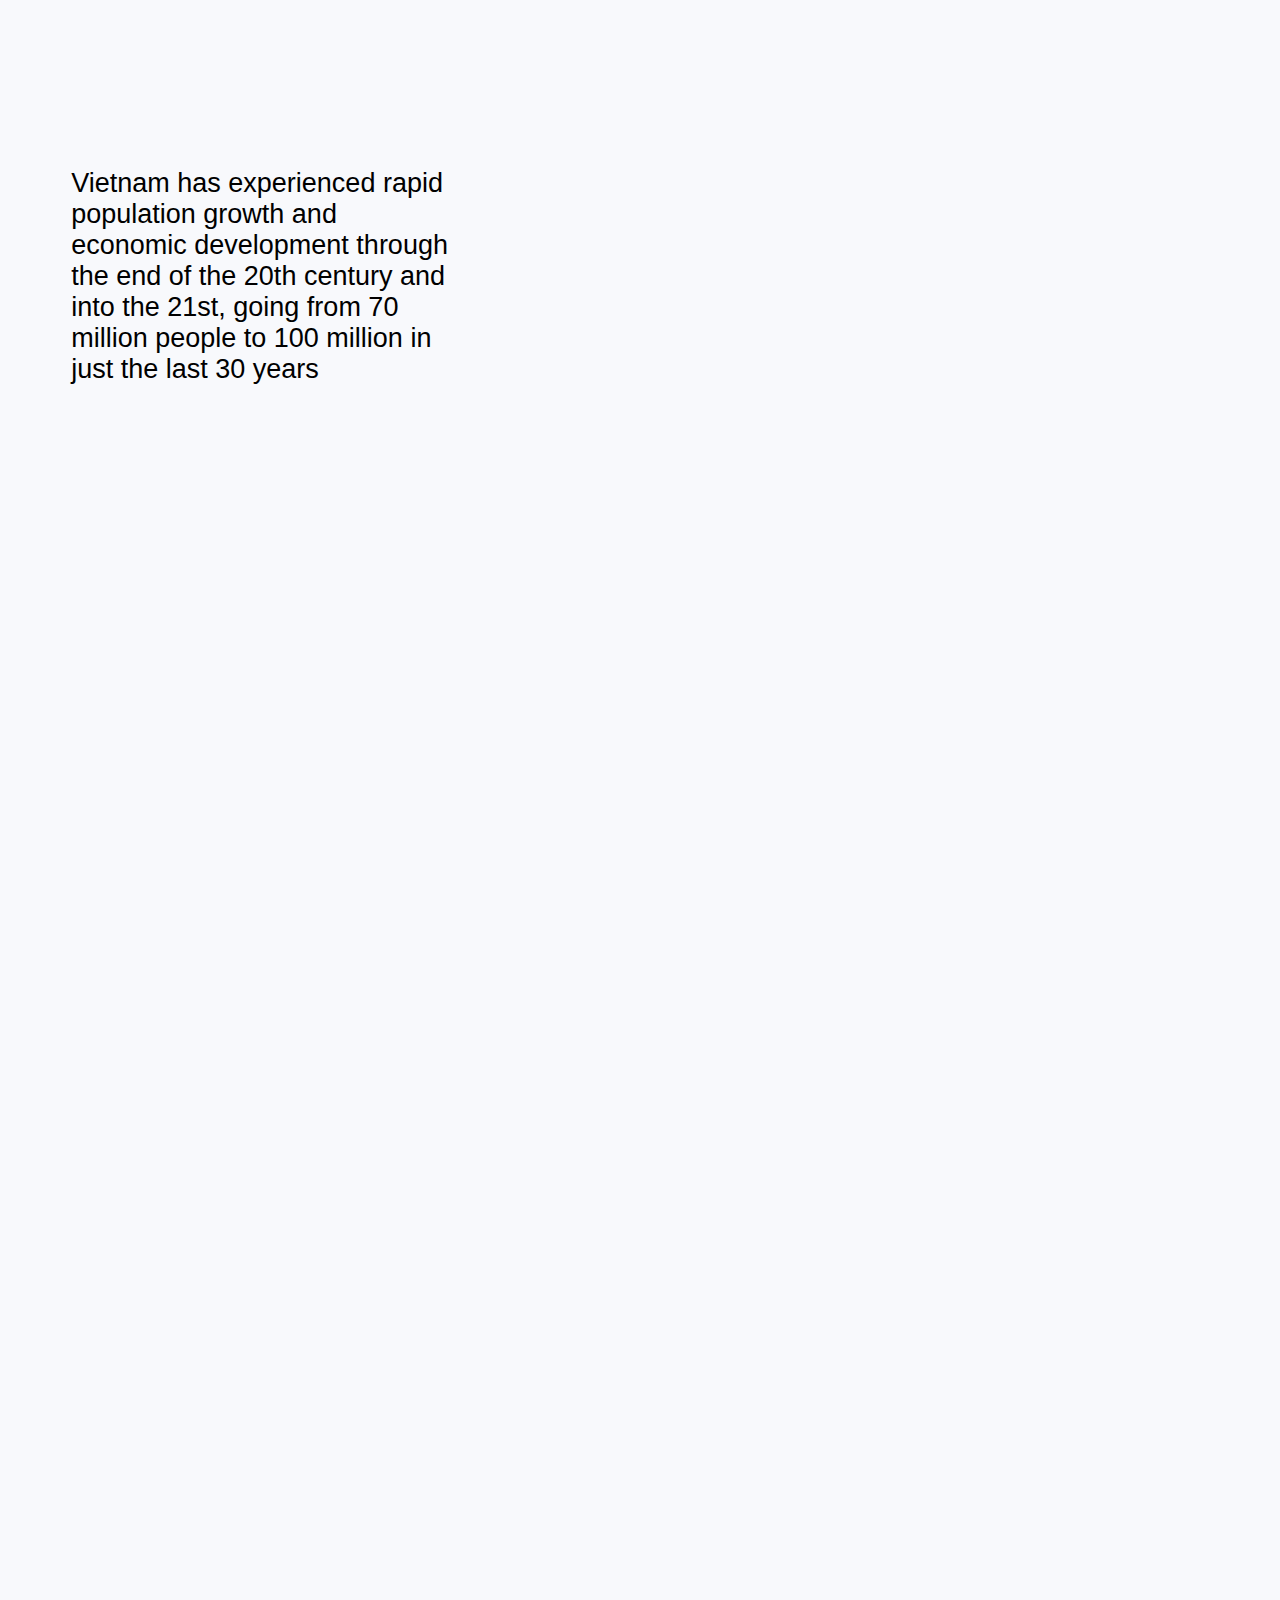
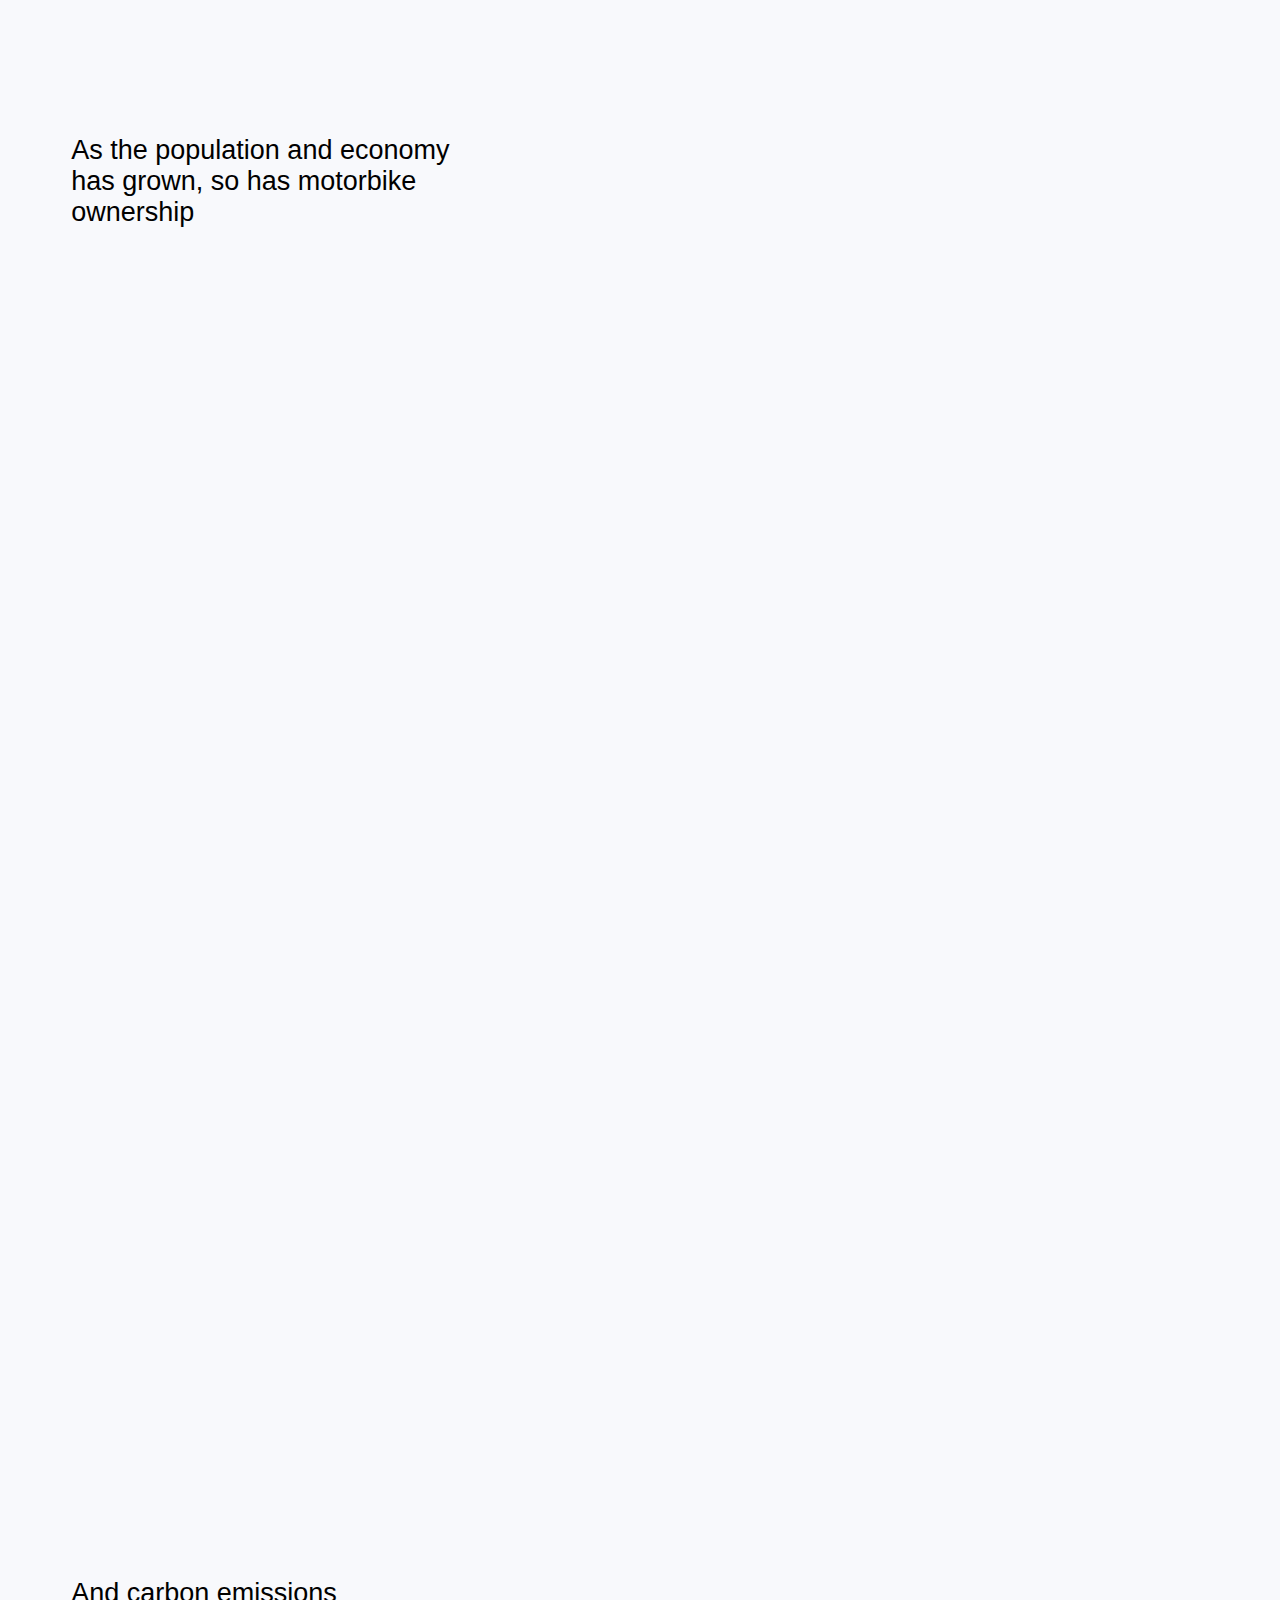
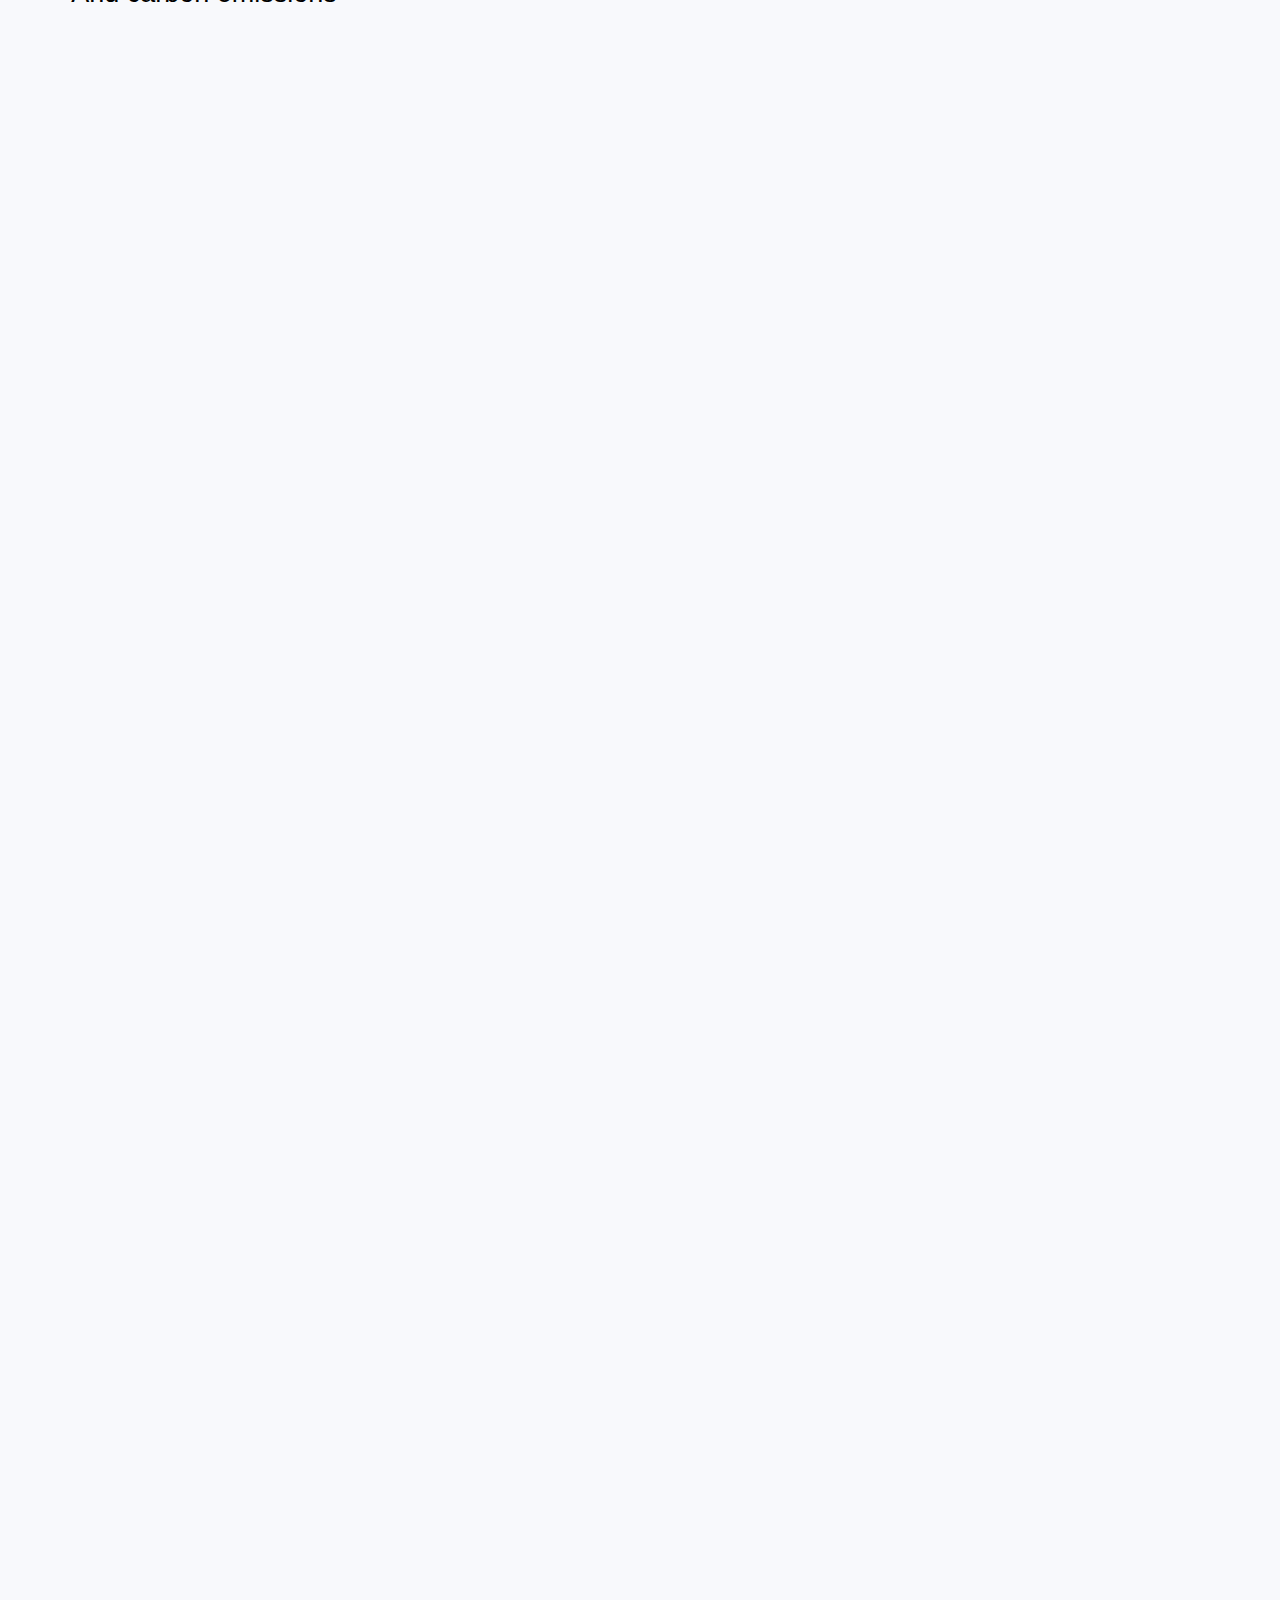
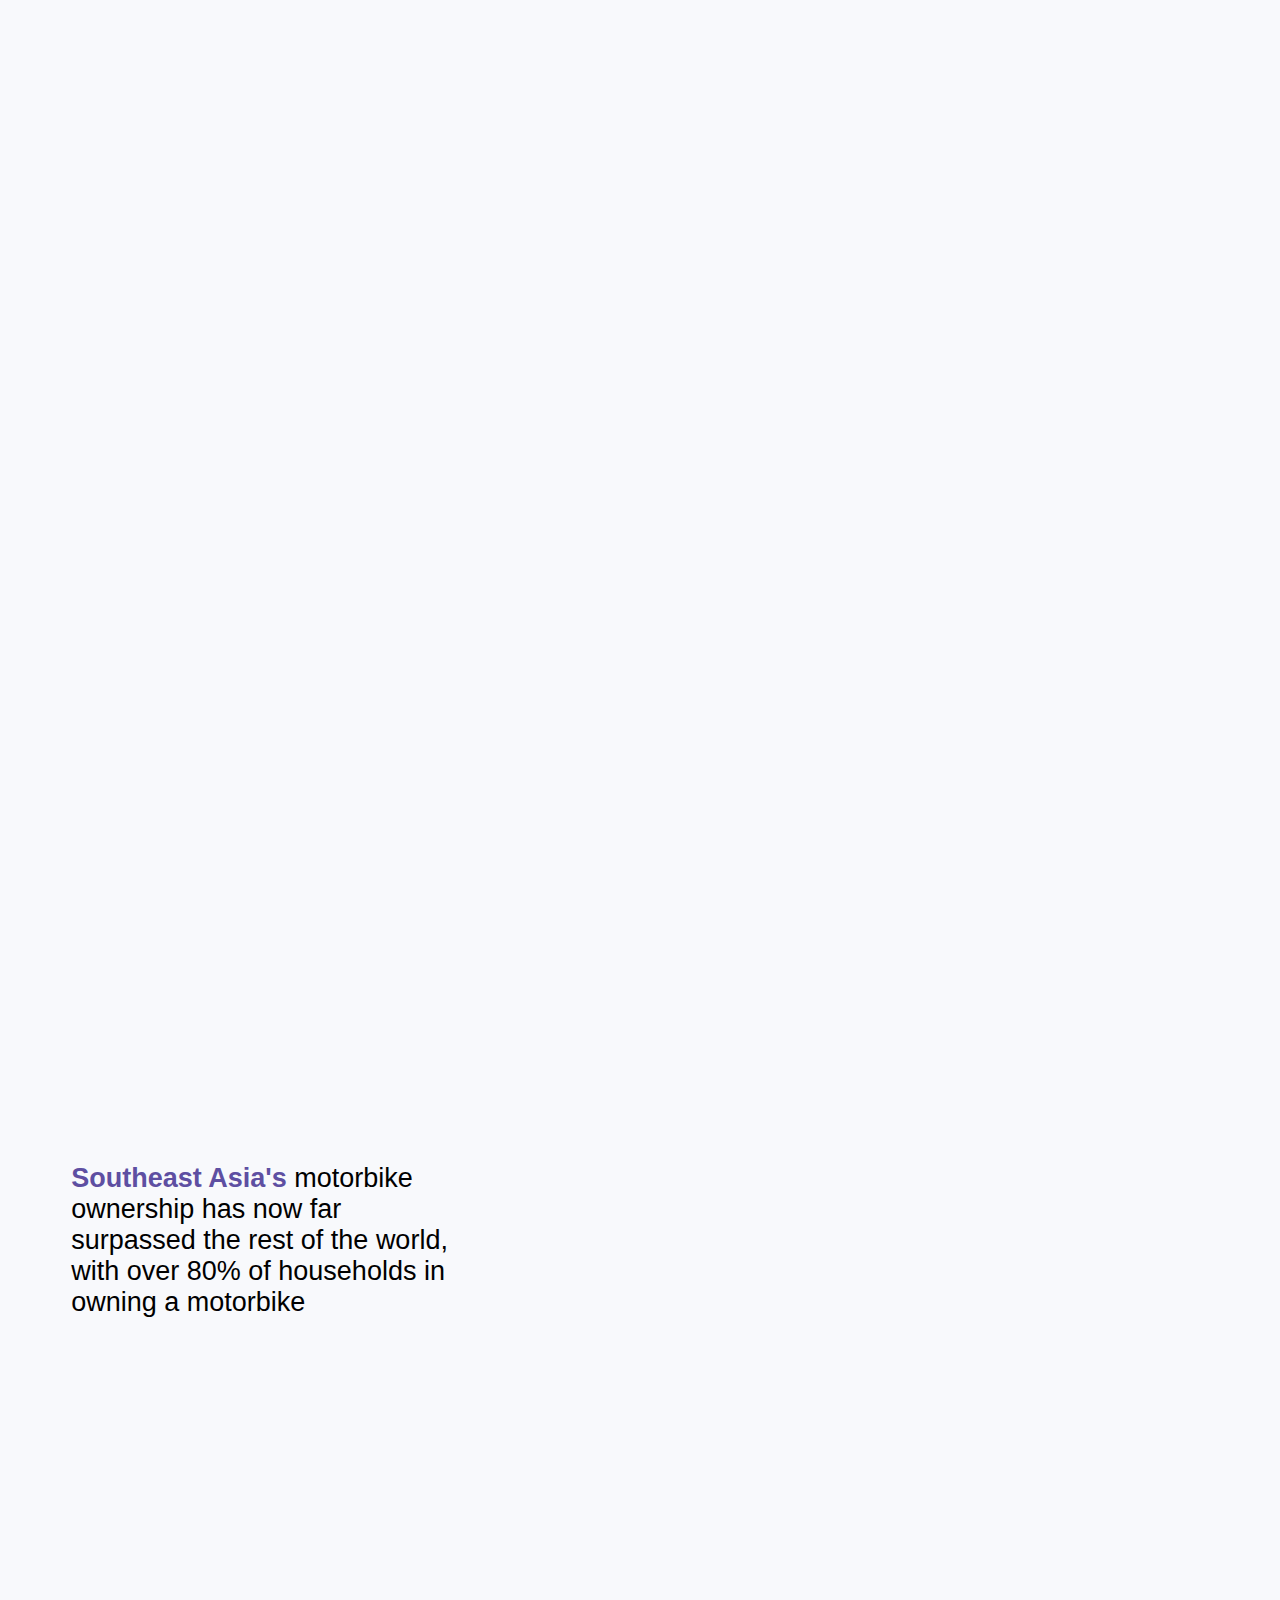
==== commit ade3e29f: "Vietnam viz add footer" ====
--- a/VietnamMotorbikes/index.html
+++ b/VietnamMotorbikes/index.html
@@ -1,6 +1,11 @@
 <html>
   <head>
     <link rel="stylesheet" href="style.css" />
+    <link
+      rel="stylesheet"
+      href="https://cdnjs.cloudflare.com/ajax/libs/font-awesome/5.15.4/css/all.min.css"
+    />
+    <title>Motorbikes in Vietnam</title>
   </head>
   <script src="https://d3js.org/d3.v7.min.js"></script>
   <script src="noframework.waypoints.min.js"></script>
@@ -14,7 +19,6 @@
         <section id="intro">
           <header>
             <!-- <h1>Motorbikes in Vietnam</h1> -->
-            <!-- TO DO: Better intro -->
           </header>
 
           <img src="images/PXL_20240116_091229577.MP.jpg" />
@@ -24,23 +28,20 @@
               <!-- TO DO - Show HCMC and Hanoi population centers -->
               <script src="./viz/vietnam_map_viz.js"></script>
             </div>
-            <!-- <div style="padding-top: 50vh"></div> -->
             <div class="graphic__prose">
               <p class="trigger" data-step="0"></p>
               <p class="trigger" data-step="1">
-                When you travel around Vietnam - and Southeast Asia broadly -
-                you immediately see just about everyone getting around on
-                motorbike
-                <!-- One of the first things I noticed when traveling around Vietnam
-                and Southeast Asia broadly is that motorbikes are absolutely
-                everywhere -->
+                When you travel around Vietnam and Southeast Asia broadly you
+                immediately see just about everyone getting around on motorbike
               </p>
               <p class="trigger" data-step="2">
-                With a population of nearly 100M people and growing, I wanted to
-                better understand what the impact of all these motorbikes on the
-                environment, society, and how will this change in the coming
-                years as Vietnam becomes richer and our planet gets hotter?
-                <!-- TO DO: tighten up -->
+                As the country quickly grows, I wanted to better understand what
+                the impact of all these motorbikes on the environment and
+                society
+              </p>
+              <p class="padding_text">
+                How will this change in the coming years as Vietnam becomes
+                richer and our planet gets hotter?
               </p>
             </div>
           </div>
@@ -49,6 +50,7 @@
         <section id="macroeconomics">
           <div id="macro_lines" class="graphic">
             <div class="graphic__prose">
+              <p class="padding_text"></p>
               <p class="trigger" data-step="0"></p>
               <p class="trigger" data-step="1">
                 Vietnam has experienced rapid population growth and economic
@@ -65,12 +67,8 @@
             <div class="graphic__vis">
               <script src="./viz/vietnam_macro_lines.js"></script>
             </div>
-            <!-- TO DO: fix when the triggers hit -->
-            <!-- footnote: before any pitchforks get taken out for using multiple axes on one chart https://observablehq.com/@tophtucker/dual-axes-are-a-great-way-to-show-correlation -->
-          </div>
-          <p
-            style="min-height: 240px; padding-bottom: 150vh; font-size: 3vh"
-          ></p>
+          </div>
+          <p class="padding_text"></p>
           <div id="motorbike_ownership_bar" class="graphic">
             <div class="graphic__vis" style="margin-left: 0; z-index: 0">
               <script src="./viz/global_motorbike_ownership.js"></script>
@@ -84,7 +82,6 @@
               <p class="trigger overlap-trigger" data-step="1">
                 Vietnam is second only to Thailand
               </p>
-              <p class="trigger" data-step="2"></p>
               <p class="padding_text"></p>
             </div>
           </div>
@@ -177,7 +174,7 @@
               <button value="PM10">PM10</button>
               <button value="NMVOC">NMVOC</button>
               <!-- <button value="BC">BC</button> -->
-              <button value="OC">OC</button>
+              <button value="OC">Organic Carbon</button>
               <button value="NH3">NH3</button>
               <!-- <button value="N2O">N2O</button> -->
               <button value="CO2">CO2</button>
@@ -196,7 +193,6 @@
               <p class="trigger" data-step="0">
                 This level of air pollution has resulted in an unhealthy
                 environment for everyday Vietnamese people
-                <!-- TO-DO: update text -->
               </p>
               <p class="trigger" data-step="1">
                 If we look at the air quality in Hanoi in 2023, 306 days
@@ -216,11 +212,6 @@
               <p class="trigger" data-step="0">
                 We see the consequences of this poor air quality in the death
                 statistics
-                <!-- TO DO: move footnote to appendix. footnote: for an in-depth look at air pollution and its impact
-                on human health, this article goes into much more detail:
-                <href src="https://ourworldindata.org/outdoor-air-pollution">
-                  Hannah Ritchie and Max Roser (2022) - "Outdoor Air
-                  Pollution"</href> -->
               </p>
               <p class="trigger" data-step="1">
                 Air pollution is the fourth highest cause of death in Vietnam
@@ -366,6 +357,7 @@
               <p class="padding_text"></p>
             </div>
           </div>
+          <p class="padding_text"></p>
           <img src="images/PXL_20240116_063110131.MP.jpg" />
         </section>
 
@@ -383,7 +375,7 @@
           <ul>
             <li>
               <p>
-                On using multiple axes on one chart
+                On using multiple axes on one chart:
                 <a
                   href="https://observablehq.com/@tophtucker/dual-axes-are-a-great-way-to-show-correlation"
                 >
@@ -685,10 +677,7 @@
               </li>
             </ul>
           </span>
-          <div id="data_sources_1">
-            <!-- TO DO -->
-            <!-- FILL THIS IN LAST -->
-          </div>
+          <div id="data_sources_1"></div>
         </section>
       </div>
       <nav class="section-nav">
@@ -704,4 +693,14 @@
     </main>
   </body>
   <script src="scroll.js"></script>
+  <footer>
+    <div class="social-icons">
+      <a href="https://www.linkedin.com/in/liufranklin" target="_blank"
+        ><i class="fab fa-linkedin fa-2x"></i
+      ></a>
+      <a href="https://github.com/liufran1" target="_blank"
+        ><i class="fab fa-github fa-2x"></i
+      ></a>
+    </div>
+  </footer>
 </html>
--- a/VietnamMotorbikes/style.css
+++ b/VietnamMotorbikes/style.css
@@ -244,4 +244,26 @@
 
 button:hover {
   background-color: #888;
+}
+
+footer {
+  background-color: #fff;
+  padding: 1rem;
+  text-align: center;
+  font-size: 14px;
+  position: fixed;
+  left: 0;
+  bottom: 0;
+  width: 100%;
+  /*  height: 50px;*/
+}
+
+.social-icons a {
+  display: inline-block;
+  margin-right: 10px;
+  color: #888;
+}
+
+.social-icons a:hover {
+  color: #333;
 }